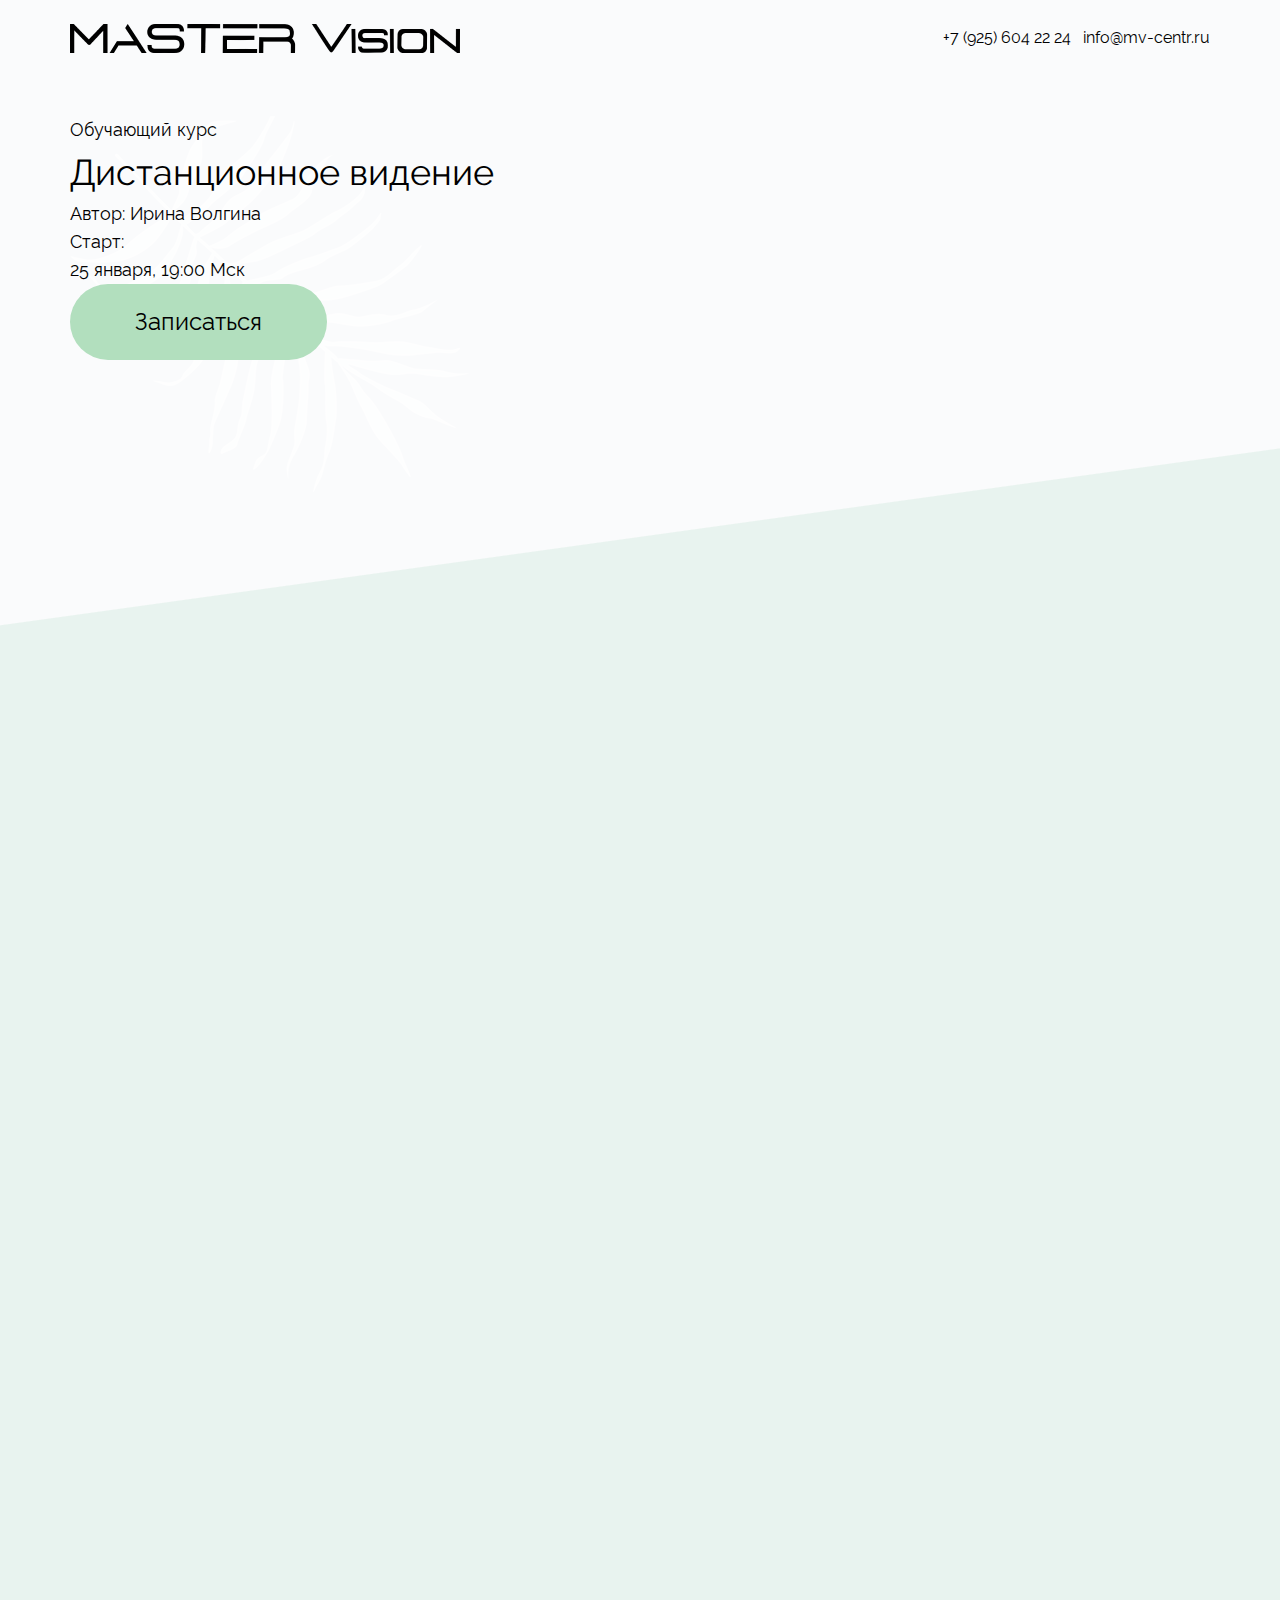
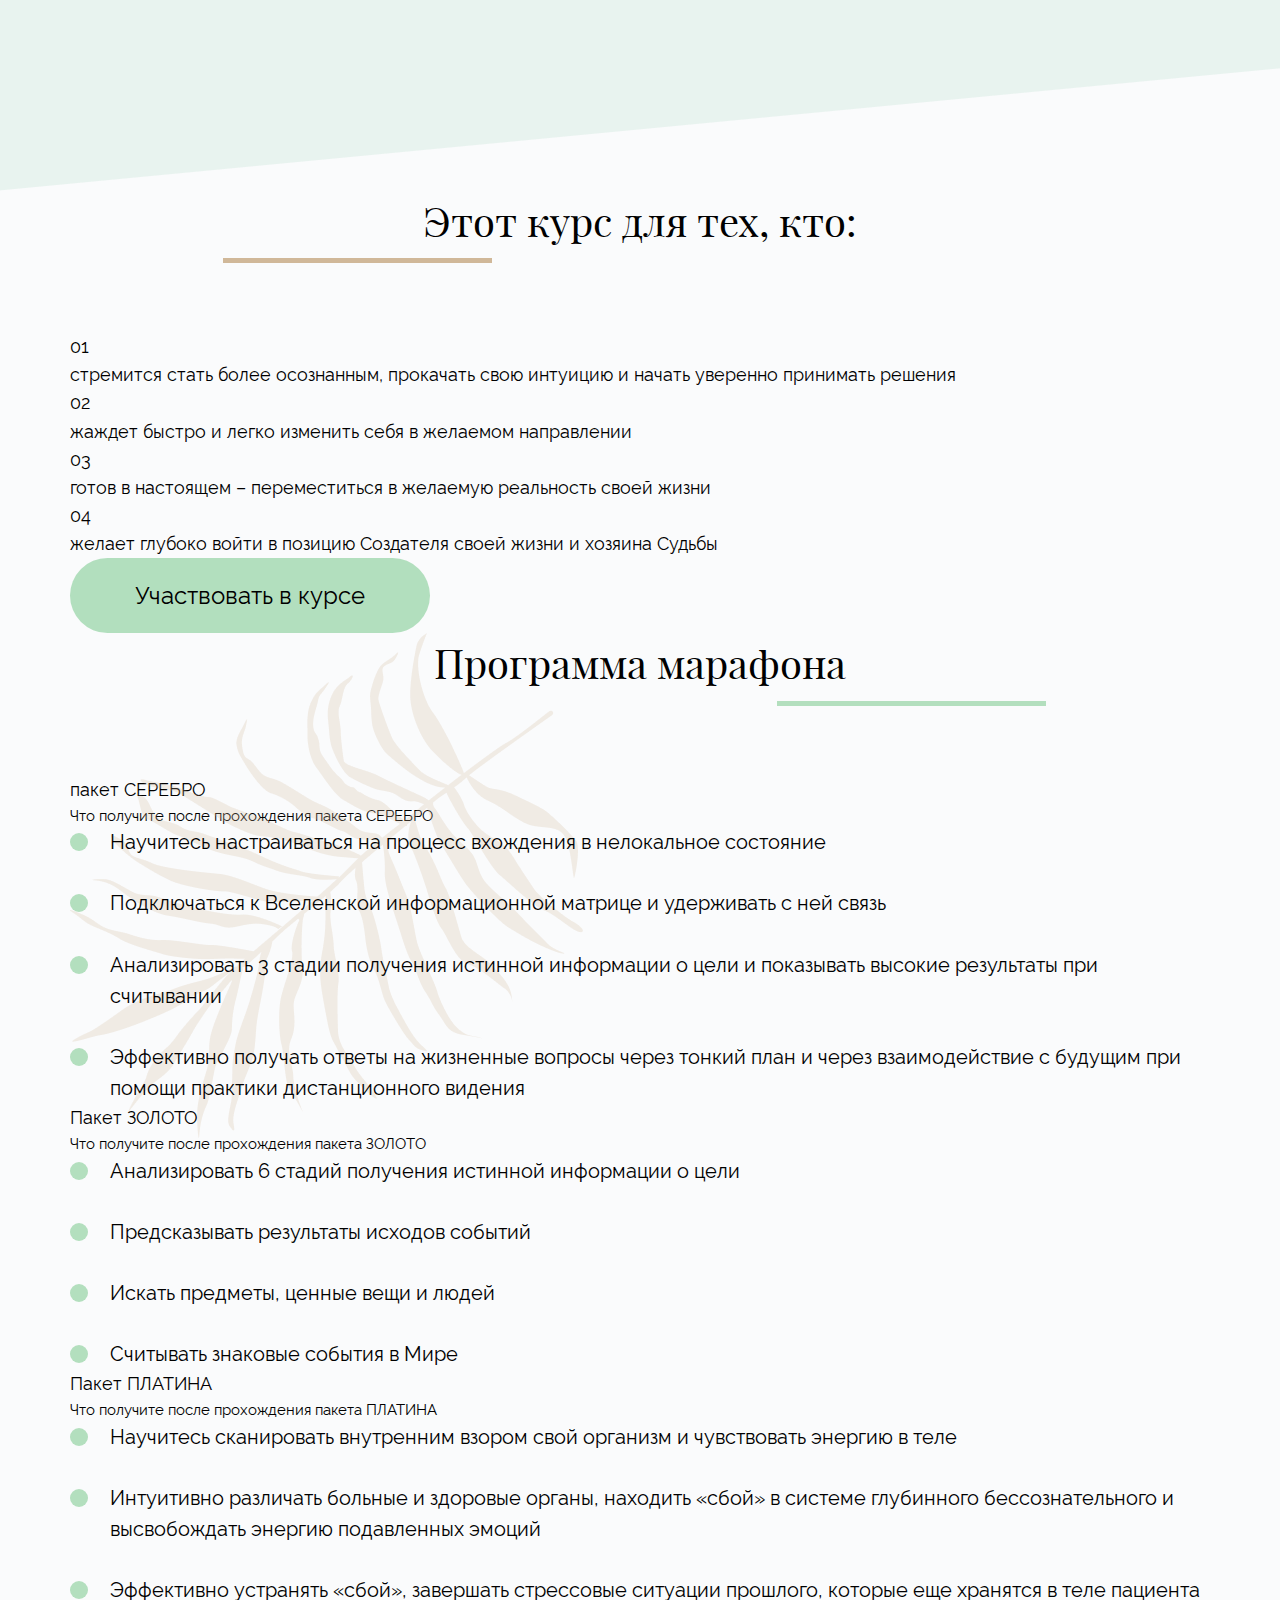
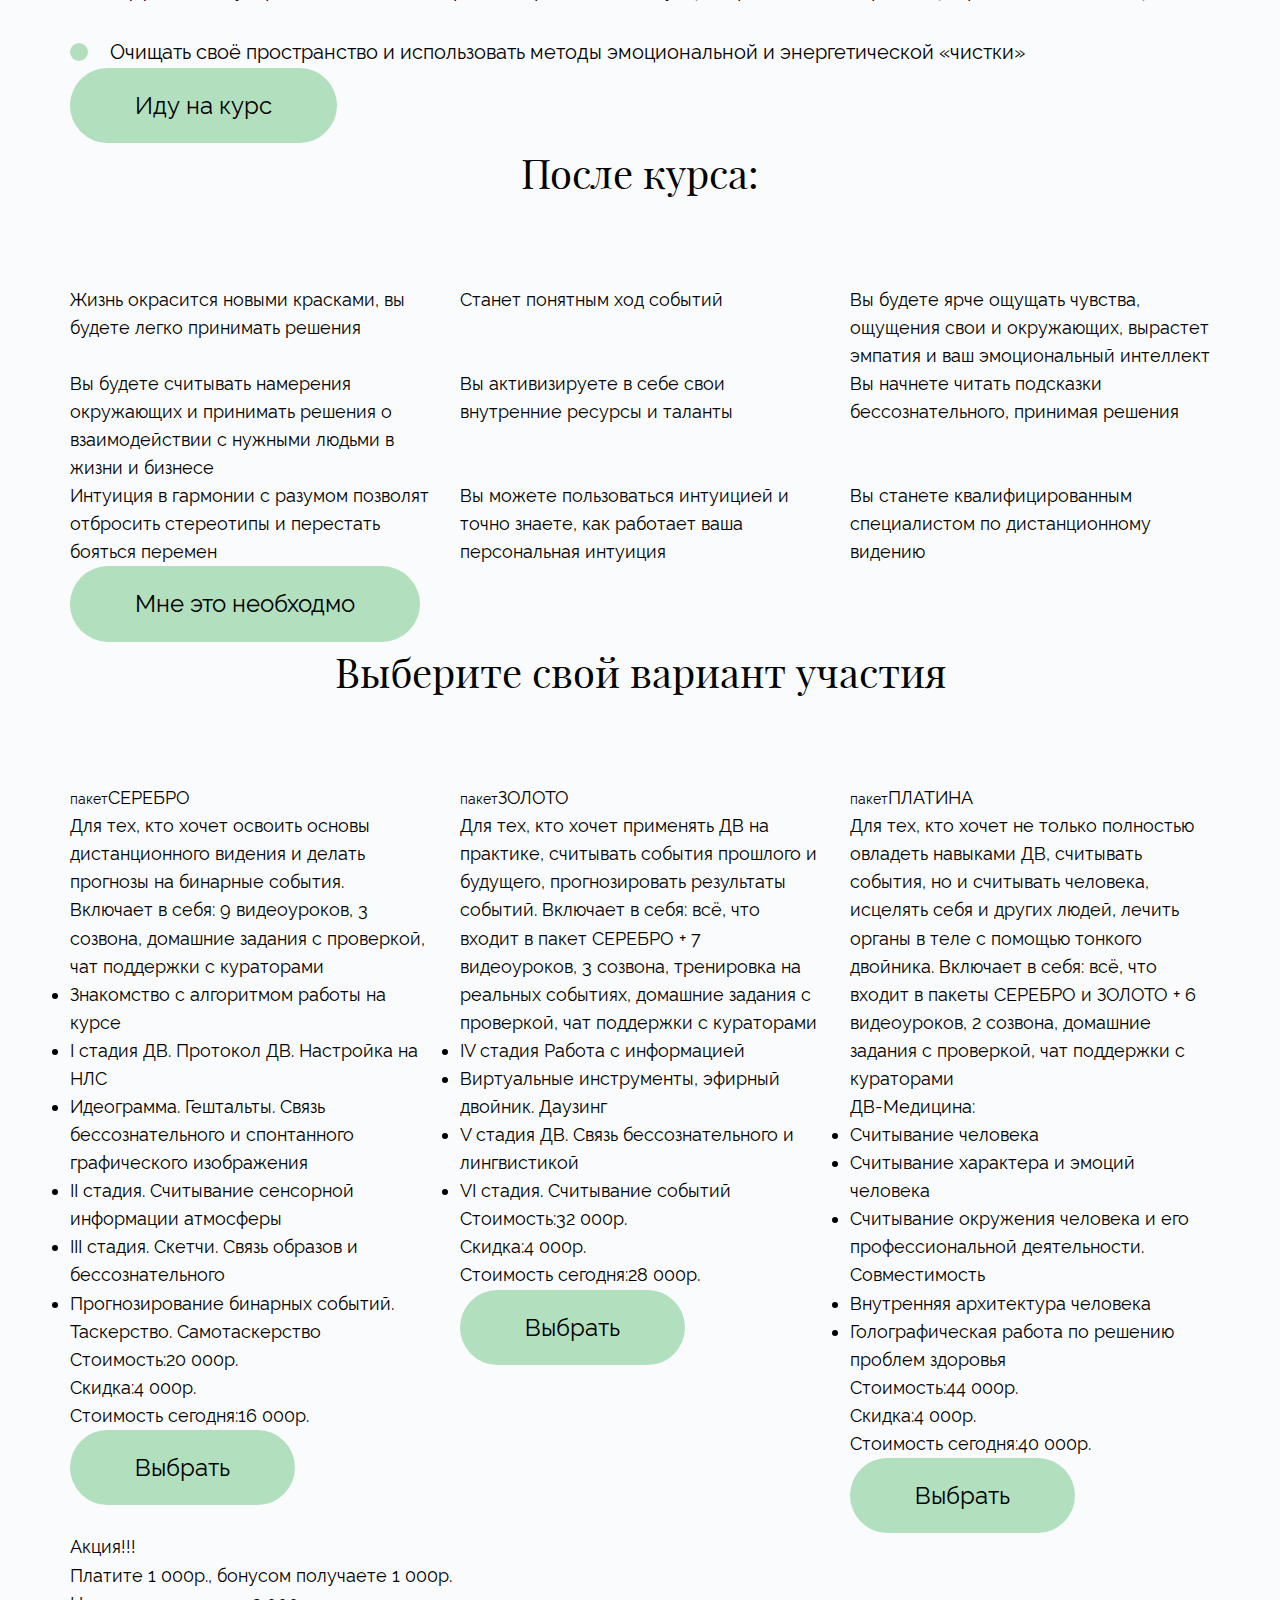
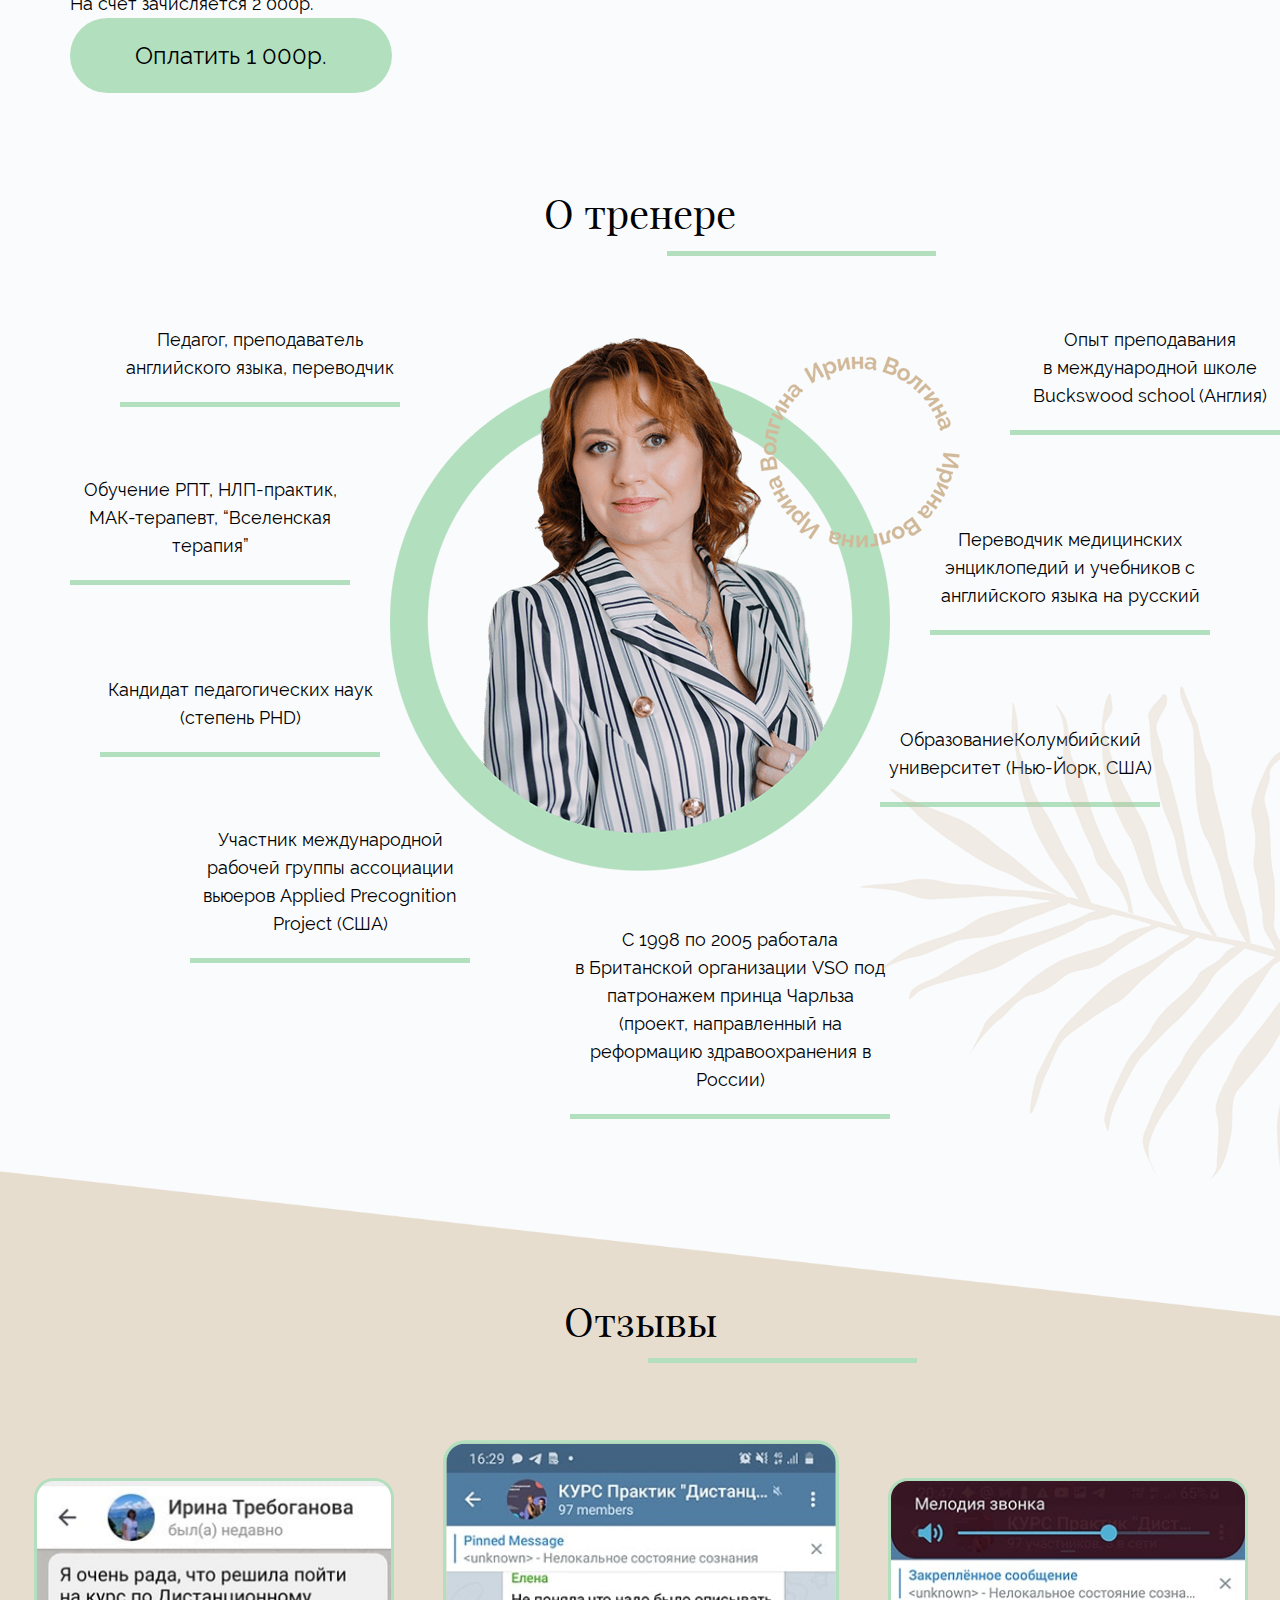
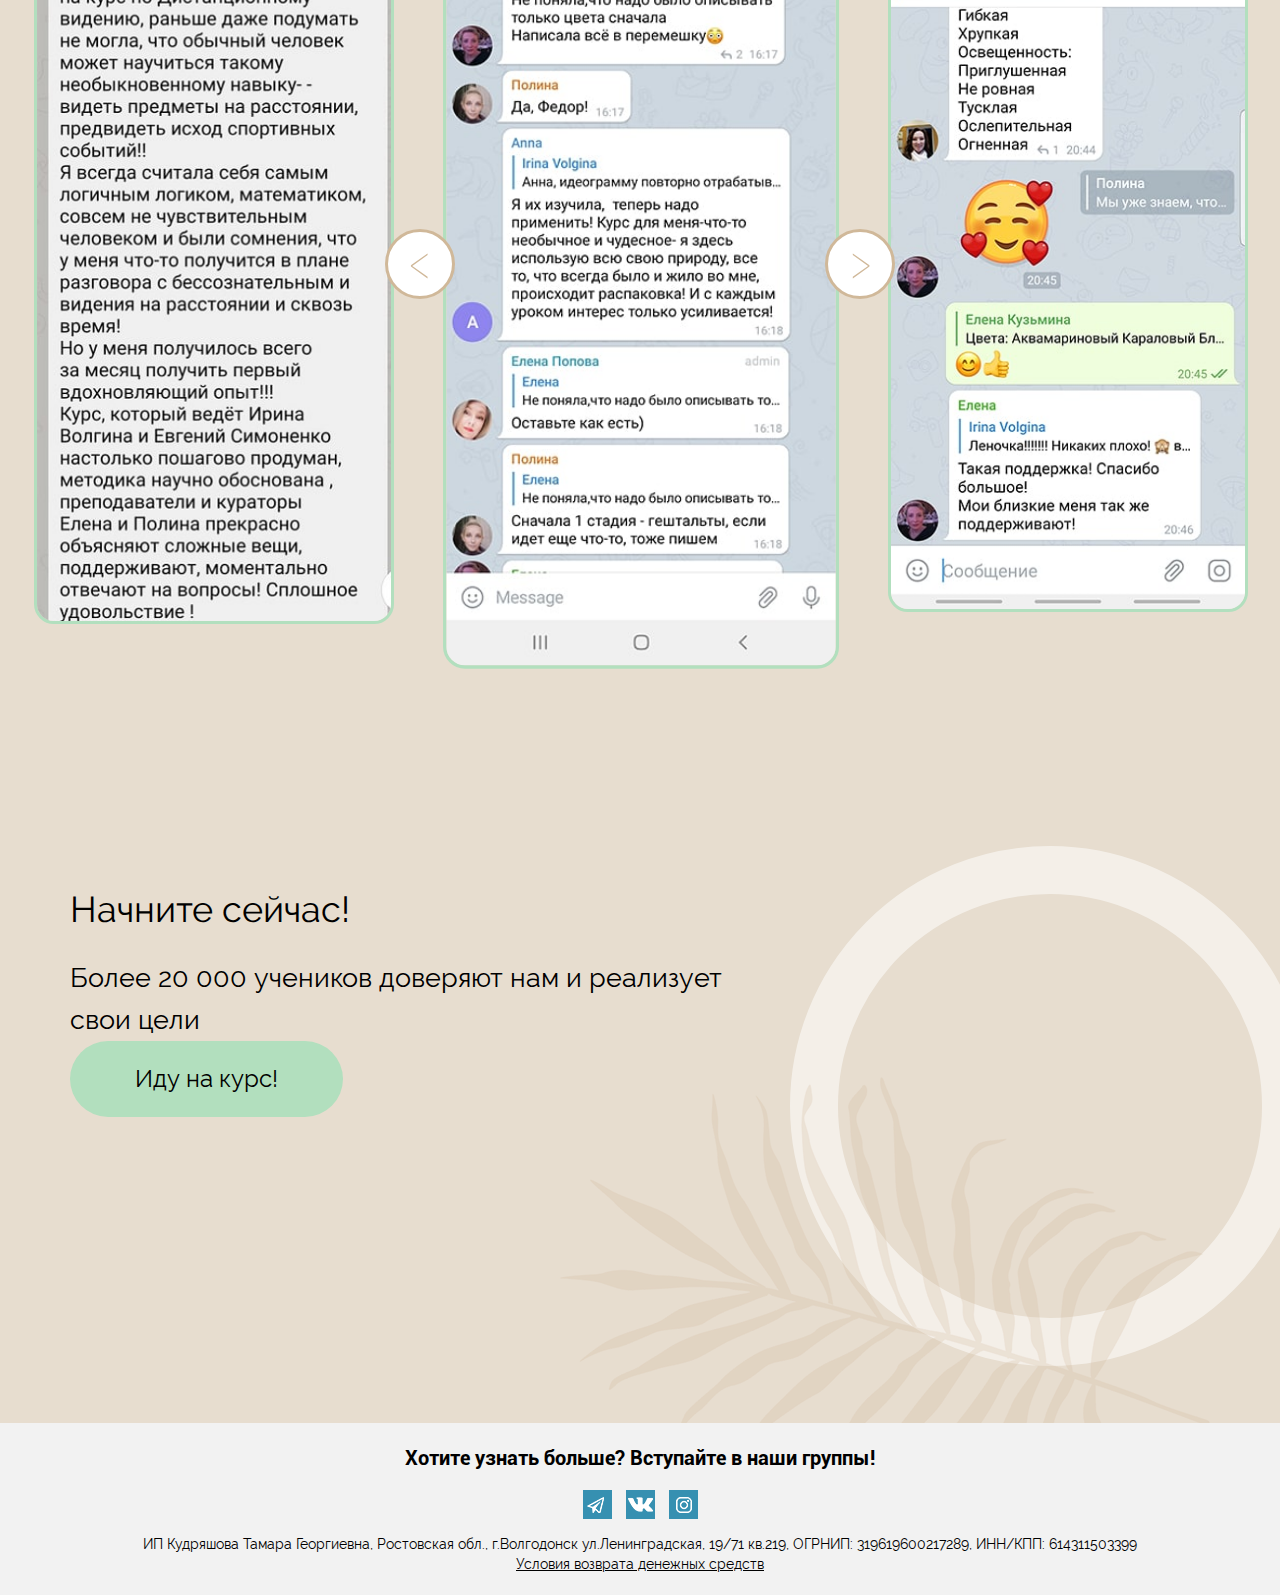
==== course/index.html @ ca7c3bd4 "Course page is typeseted" ====
<!DOCTYPE html>
<html lang="ru">
  <head>
    <meta charset="UTF-8">
    <meta name="viewport" content="width=device-width, initial-scale=1.0">
    <meta http-equiv="X-UA-Compatible" content="ie=edge">
    <meta name="referrer" content="no-referrer-when-downgrade">
    <meta property="og:url" content="https://volgina.mymv.ru/remote-vision/course/">
    <meta property="og:title" content="«Дистанционное видение»">
    <meta property="og:description" content="Обучающий курс Ирины Волгиной">
    <title>«Дистанционное видение». Обучающий курс Ирины Волгиной</title>
    <link rel="icon" type="image/x-icon" href="../favicon.ico">
    <link rel="shortcut icon" type="image/x-icon" href="../favicon.png">
    <link rel="stylesheet" href="../css/course.min.css">
    <!-- AutoWebOffice counter -->
    <script type="text/javascript">if (awoUtmData === undefined) {var awoUtmData = awoUtmData || {};awoUtmData['subdomain'] = 'mvcentr';(function() {var d = document.createElement('script'); d.type = 'text/javascript'; d.async = true;d.src = ('https:' == document.location.protocol ? 'https://' : 'http://') + 'mvcentr.autoweboffice.ru/js/utm.js';var s = document.getElementsByTagName('script')[0]; s.parentNode.insertBefore(d, s);})();}</script><!-- /AutoWebOffice counter -->
    <!-- Global site tag (gtag.js) - Google Analytics -->
    <script async src="https://www.googletagmanager.com/gtag/js?id=UA-130434463-1"></script>
    <script>window.dataLayer = window.dataLayer || []; function gtag(){dataLayer.push(arguments);} gtag('js', new Date()); gtag('config', 'UA-130434463-1');</script>
     <!-- Facebook Pixel Code -->
    <script>!function(f,b,e,v,n,t,s){if(f.fbq)return;n=f.fbq=function(){n.callMethod?n.callMethod.apply(n,arguments):n.queue.push(arguments)};if(!f._fbq)f._fbq=n;n.push=n;n.loaded=!0;n.version='2.0';n.queue=[];t=b.createElement(e);t.async=!0;t.src=v;s=b.getElementsByTagName(e)[0];s.parentNode.insertBefore(t,s)}(window, document,'script','https://connect.facebook.net/en_US/fbevents.js');fbq('init', '959949134529383');fbq('track', 'PageView');</script>
    <noscript><img height="1" width="1" style="display:none" src="https://www.facebook.com/tr?id=959949134529383&ev=PageView&noscript=1"></noscript><!-- End Facebook Pixel Code --> 
  </head>
  <body>
    <!-- Yandex.Metrika counter -->
    <script type="text/javascript">(function(m,e,t,r,i,k,a){m[i]=m[i]||function(){(m[i].a=m[i].a||[]).push(arguments)}; m[i].l=1*new Date();k=e.createElement(t),a=e.getElementsByTagName(t)[0],k.async=1,k.src=r,a.parentNode.insertBefore(k,a)}) (window, document, "script", "https://cdn.jsdelivr.net/npm/yandex-metrica-watch/tag.js", "ym"); ym(35450015, "init", { clickmap:true, trackLinks:true, accurateTrackBounce:true, webvisor:true });</script>
    <noscript>
      <div><img src="https://mc.yandex.ru/watch/35450015" style="position:absolute; left:-9999px;" alt=""></div>
    </noscript><!-- /Yandex.Metrika counter -->
    <div class="wrapper">
      <section id="main">
        <header>
          <div class="container"><a class="header-logo" href="https://mv-centr.ru" target="_blank"><img src="../img/images/logo.png" alt="Логотип"></a>
            <div class="contacts"><a class="contact contact-tel" href="tel:+79256042224" target="_blank">+7 (925) 604 22 24</a><a class="contact contact-email" href="mailto:info@mv-centr.ru" target="_blank">info@mv-centr.ru</a></div>
          </div>
        </header>
        <div class="container">
          <div class="content"><img class="general-img general-img-main-1" src="../img/images/branch-main.png" alt="Ветка"/>
            <div class="row">
              <div class="col-md-7">
                <div class="content">
                  <div class="main-circle">
                    <div class="main-circle-1"></div>
                  </div>
                  <p class="main-pre">Обучающий курс</p>
                  <h1 class="main-title">Дистанционное видение</h1>
                  <p class="main-author">Автор: <span>Ирина Волгина</span></p>
                  <div class="main-date">
                    <p>Старт:</p>
                    <p>25 января, 19:00 Мск</p>
                  </div>
                  <div class="button-wrapper"><a class="button" href="#prices">Записаться</a></div>
                </div>
              </div>
              <div class="col-md-5">
                <div class="main-img"></div>
              </div>
            </div>
          </div>
        </div>
      </section>
      <section id="fors"><img class="fors-back" src="../img/backs/reasons.png" alt="Фон блока"/>
        <div class="container">
          <h3 class="general-title general-title-brown"><span>Этот курс для тех, кто:</span></h3>
                <div class="for-items- for-1">
                  <h4 class="for-items-title">01</h4>
                  <p class="for-items-text">стремится стать более осознанным, прокачать свою интуицию и начать уверенно принимать решения</p>
                </div>
                <div class="for-items- for-2">
                  <h4 class="for-items-title">02</h4>
                  <p class="for-items-text">жаждет быстро и легко изменить себя в желаемом направлении</p>
                </div>
                <div class="for-items- for-3">
                  <h4 class="for-items-title">03</h4>
                  <p class="for-items-text">готов в настоящем – переместиться в желаемую реальность своей жизни</p>
                </div>
                <div class="for-items- for-4">
                  <h4 class="for-items-title">04</h4>
                  <p class="for-items-text">желает глубоко войти в позицию Создателя своей жизни и хозяина Судьбы</p>
                </div>
          <div class="clearfix"></div>
          <div class="button-wrapper"><a class="button" href="#prices">Участвовать в курсе</a></div>
        </div>
      </section>
      <section id="plan">
        <div class="container">
          <div class="content"><img class="general-img general-img-plan-1" src="../img/images/branch-1.png" alt="Ветка"/>
            <h3 class="general-title general-title-green"><span>Программа марафона</span></h3>
                  <div class="variant variant-1">
                    <h4 class="variant-title">пакет СЕРЕБРО</h4>
                    <div class="variant-info">
                      <h5 class="variant-info-title">Что получите после прохождения пакета СЕРЕБРО</h5>
                      <ul class="general-list">
                        <li>Научитесь настраиваться на процесс вхождения в нелокальное состояние</li>
                        <li>Подключаться к Вселенской информационной матрице и удерживать с ней связь</li>
                        <li>Анализировать 3 стадии получения истинной информации о цели и показывать высокие результаты при считывании</li>
                        <li>Эффективно получать ответы на жизненные вопросы через тонкий план и через взаимодействие с будущим при помощи практики дистанционного видения</li>
                      </ul>
                    </div>
                    <div class="clearfix"></div>
                  </div>
                  <div class="variant variant-2">
                    <h4 class="variant-title">Пакет ЗОЛОТО</h4>
                    <div class="variant-info">
                      <h5 class="variant-info-title">Что получите после прохождения пакета ЗОЛОТО</h5>
                      <ul class="general-list">
                        <li>Анализировать 6 стадий получения истинной информации о цели</li>
                        <li>Предсказывать результаты исходов событий</li>
                        <li>Искать предметы, ценные вещи и людей</li>
                        <li>Считывать знаковые события в Мире</li>
                      </ul>
                    </div>
                    <div class="clearfix"></div>
                  </div>
                  <div class="variant variant-3">
                    <h4 class="variant-title">Пакет ПЛАТИНА</h4>
                    <div class="variant-info">
                      <h5 class="variant-info-title">Что получите после прохождения пакета ПЛАТИНА</h5>
                      <ul class="general-list">
                        <li>Научитесь сканировать внутренним взором свой организм и чувствовать энергию в теле</li>
                        <li>Интуитивно различать больные и здоровые органы, находить «сбой» в системе глубинного бессознательного и высвобождать энергию подавленных эмоций</li>
                        <li>Эффективно устранять «сбой», завершать стрессовые ситуации прошлого, которые еще хранятся в теле пациента</li>
                        <li>Очищать своё пространство и использовать методы эмоциональной и энергетической «чистки»</li>
                      </ul>
                    </div>
                    <div class="clearfix"></div>
                  </div>
            <div class="button-wrapper"><a class="button button-plan" href="#prices">Иду на курс</a></div>
          </div>
        </div>
      </section>
      <section id="after">
        <div class="container">
          <h3 class="general-title"><span>После курса:</span></h3>
          <div class="row">
                  <div class="col-md-4">
                    <div class="after-item after-item-1">
                      <p class="after-item-text">Жизнь окрасится новыми красками, вы будете легко принимать решения</p>
                    </div>
                  </div>
                  <div class="col-md-4">
                    <div class="after-item after-item-2">
                      <p class="after-item-text">Станет понятным ход событий</p>
                    </div>
                  </div>
                  <div class="col-md-4">
                    <div class="after-item after-item-3">
                      <p class="after-item-text">Вы будете ярче ощущать чувства, ощущения свои и окружающих, вырастет эмпатия и ваш эмоциональный интеллект</p>
                    </div>
                  </div>
          </div>
          <div class="row">
                  <div class="col-md-4">
                    <div class="after-item after-item-4">
                      <p class="after-item-text">Вы будете считывать намерения окружающих и принимать решения о взаимодействии с нужными людьми в жизни и бизнесе</p>
                    </div>
                  </div>
                  <div class="col-md-4">
                    <div class="after-item after-item-5">
                      <p class="after-item-text">Вы активизируете в себе свои внутренние ресурсы и таланты</p>
                    </div>
                  </div>
                  <div class="col-md-4">
                    <div class="after-item after-item-6">
                      <p class="after-item-text">Вы начнете читать подсказки бессознательного, принимая решения</p>
                    </div>
                  </div>
          </div>
          <div class="row">
                  <div class="col-md-4">
                    <div class="after-item after-item-7">
                      <p class="after-item-text">Интуиция в гармонии с разумом позволят отбросить стереотипы и перестать бояться перемен</p>
                    </div>
                  </div>
                  <div class="col-md-4">
                    <div class="after-item after-item-8">
                      <p class="after-item-text">Вы можете пользоваться интуицией и точно знаете, как работает ваша персональная интуиция</p>
                    </div>
                  </div>
                  <div class="col-md-4">
                    <div class="after-item after-item-9">
                      <p class="after-item-text">Вы станете квалифицированным специалистом по дистанционному видению</p>
                    </div>
                  </div>
          </div>
          <div class="button-wrapper"><a class="button" href="#prices">Мне это необходмо</a></div>
        </div>
      </section>
      <section id="packets">
        <div class="container">
          <h3 class="general-title"><span>Выберите свой вариант участия</span></h3>
          <div class="row">
            <div class="col-md-4">
              <div class="packet">
                <div class="packet-head">
                  <h4 class="packet-head-title"><small>пакет</small>СЕРЕБРО</h4>
                </div>
                <div class="packet-body">
                  <p class="packet-body-text">Для тех, кто хочет освоить основы дистанционного видения и делать прогнозы на бинарные события. Включает в себя: 9 видеоуроков, 3 созвона, домашние задания с проверкой, чат поддержки с кураторами</p>
                  <ul class="packet-body-list">
                    <li>Знакомство с алгоритмом работы на курсе</li>
                    <li>I стадия ДВ. Протокол ДВ. Настройка на НЛС</li>
                    <li>Идеограмма. Гештальты. Связь бессознательного и спонтанного графического изображения</li>
                    <li>II стадия. Считывание сенсорной информации атмосферы</li>
                    <li>III стадия. Скетчи. Связь образов и бессознательного</li>
                    <li>Прогнозирование бинарных событий. Таскерство. Самотаскерство</li>
                  </ul>
                </div>
                <div class="packet-footer">
                  <p class="cost cost-full">Стоимость:<span>20 000р.</span></p>
                  <p class="cost cost-sale">Скидка:<span id="sale-1">4 000р.</span></p>
                  <p class="cost cost-today">Стоимость сегодня:<span id="today-1">16 000р.</span></p>
                  <div class="button-wrapper"><a class="button" href="https://shop.mv-centr.ru/?r=ordering/cart/as1&id=1294&clean=true&lg=ru" target="_blank" id="#link-1">Выбрать</a></div>
                </div>
              </div>
            </div>
            <div class="col-md-4">
              <div class="packet">
                <div class="packet-head">
                  <h4 class="packet-head-title"><small>пакет</small>ЗОЛОТО</h4>
                </div>
                <div class="packet-body">
                  <p class="packet-body-text">Для тех, кто хочет применять  ДВ на практике, считывать события прошлого и будущего, прогнозировать результаты событий. Включает в себя: всё, что входит в пакет СЕРЕБРО + 7 видеоуроков, 3 созвона, тренировка на реальных событиях, домашние задания с проверкой, чат поддержки с кураторами</p>
                  <ul class="packet-body-list">
                    <li>IV стадия Работа с информацией</li>
                    <li>Виртуальные инструменты, эфирный двойник. Даузинг</li>
                    <li>V стадия ДВ. Связь бессознательного и лингвистикой</li>
                    <li>VI стадия. Считывание событий</li>
                  </ul>
                </div>
                <div class="packet-footer">
                  <p class="cost cost-full">Стоимость:<span>32 000р.</span></p>
                  <p class="cost cost-sale">Скидка:<span id="sale-2">4 000р.</span></p>
                  <p class="cost cost-today">Стоимость сегодня:<span id="today-2">28 000р.</span></p>
                  <div class="button-wrapper"><a class="button" href="https://shop.mv-centr.ru/?r=ordering/cart/as1&id=1300&clean=true&lg=ru" target="_blank" id="#link-2">Выбрать</a></div>
                </div>
              </div>
            </div>
            <div class="col-md-4">
              <div class="packet">
                <div class="packet-head">
                  <h4 class="packet-head-title"><small>пакет</small>ПЛАТИНА</h4>
                </div>
                <div class="packet-body">
                  <p class="packet-body-text">Для тех, кто хочет не только полностью овладеть навыками ДВ, считывать события, но и считывать человека, исцелять себя и других людей, лечить органы в теле с помощью тонкого двойника. Включает в себя: всё, что входит в пакеты СЕРЕБРО и ЗОЛОТО + 6 видеоуроков, 2 созвона, домашние задания с проверкой, чат поддержки с кураторами</p>
                  <p class="packet-body-text"><span>ДВ-Медицина:</span></p>
                  <ul class="packet-body-list">
                    <li>Считывание человека</li>
                    <li>Считывание характера и эмоций человека</li>
                    <li>Считывание окружения человека и его профессиональной деятельности. Совместимость</li>
                    <li>Внутренняя архитектура человека</li>
                    <li>Голографическая работа по решению проблем здоровья</li>
                  </ul>
                </div>
                <div class="packet-footer">
                  <p class="cost cost-full">Стоимость:<span>44 000р.</span></p>
                  <p class="cost cost-sale">Скидка:<span id="sale-3">4 000р.</span></p>
                </div>
                <p class="cost cost-today">Стоимость сегодня:<span id="today-3">40 000р.</span></p>
                <div class="button-wrapper"><a class="button" href="https://shop.mv-centr.ru/?r=ordering/cart/as1&id=1304&clean=true&lg=ru" target="_blank" id="#link-3">Выбрать</a></div>
              </div>
            </div>
          </div>
          <div class="prepayment">
            <h4 class="prepayment-title">Акция!!!</h4>
            <p class="prepayment-text">Платите 1 000р., бонусом получаете <span id="prepayment-bonus">1 000р. </span><br>На счет зачисляется <span id="prepayment-credited">2 000р.</span></p>
            <div class="button-wrapper"><a class="button prepayment-button" href="https://shop.mv-centr.ru/?r=ordering/cart/as1&id=1308&clean=true&lg=ru" target="_blank" id="prepLink">Оплатить 1 000р.</a></div>
          </div>
          <div class="timer">
            <h4 class="timer-title">Скидка уменьшится через:</h4>
            <div class="clock"></div>
          </div>
        </div>
      </section>
      <section id="author">
        <div class="container">
          <h3 class="general-title general-title-green"><span>О тренере</span></h3>
          <div class="content">
            <div class="col-md-6 col-md-offset-3">
              <div class="author-img"><img class="author-img-1" src="../img/images/irina.png" alt="Ирина Волгина"/><img class="author-img-2" src="../img/images/irina-name.png" alt="Ирина Волгина"/>
              </div>
            </div>
                  <div class="author-item author-item-1">
                    <p class="author-item-text">Педагог, преподаватель  английского языка, переводчик</p>
                  </div>
                  <div class="author-item author-item-2">
                    <p class="author-item-text">Опыт преподавания в международной школе Buckswood school (Англия)</p>
                  </div>
                  <div class="author-item author-item-3">
                    <p class="author-item-text">Обучение РПТ, НЛП-практик, МАК-терапевт, “Вселенская терапия”</p>
                  </div>
                  <div class="author-item author-item-4">
                    <p class="author-item-text">Переводчик медицинских энциклопедий и учебников с английского языка на русский</p>
                  </div>
                  <div class="author-item author-item-5">
                    <p class="author-item-text">Кандидат педагогических наук (степень PHD)</p>
                  </div>
                  <div class="author-item author-item-6">
                    <p class="author-item-text">Участник международной рабочей группы ассоциации вьюеров Applied Precognition Project (США)</p>
                  </div>
                  <div class="author-item author-item-7">
                    <p class="author-item-text"><span>Образование</span>Колумбийский университет (Нью-Йорк, США)</p>
                  </div>
                  <div class="author-item author-item-8">
                    <p class="author-item-text">С 1998 по 2005 работала в Британской организации VSO под патронажем принца Чарльза (проект, направленный на реформацию  здравоохранения в России)</p>
                  </div><img class="general-img general-img-author-1" src="../img/images/branch-2.png" alt="Ветка"/>
          </div>
        </div>
      </section>
      <div class="back-wrap-1">
        <section id="revs">
          <div class="container">
            <h3 class="general-title general-title-green"><span>Отзывы</span></h3>
          </div>
          <div class="revs-slider-text"><a class="text-rev-link" href="../img/revs/text-2.jpg" data-fancybox="text-revs"><img class="text-rev-img" src="../img/revs/text-2.min.jpg" alt="Отзыв 2"></a><a class="text-rev-link" href="../img/revs/text-3.jpg" data-fancybox="text-revs"><img class="text-rev-img" src="../img/revs/text-3.min.jpg" alt="Отзыв 3"></a><a class="text-rev-link" href="../img/revs/text-4.jpg" data-fancybox="text-revs"><img class="text-rev-img" src="../img/revs/text-4.min.jpg" alt="Отзыв 4"></a><a class="text-rev-link" href="../img/revs/text-5.jpg" data-fancybox="text-revs"><img class="text-rev-img" src="../img/revs/text-5.min.jpg" alt="Отзыв 5"></a><a class="text-rev-link" href="../img/revs/text-6.jpg" data-fancybox="text-revs"><img class="text-rev-img" src="../img/revs/text-6.min.jpg" alt="Отзыв 6"></a><a class="text-rev-link" href="../img/revs/text-7.jpg" data-fancybox="text-revs"><img class="text-rev-img" src="../img/revs/text-7.min.jpg" alt="Отзыв 7"></a><a class="text-rev-link" href="../img/revs/text-8.jpg" data-fancybox="text-revs"><img class="text-rev-img" src="../img/revs/text-8.min.jpg" alt="Отзыв 8"></a><a class="text-rev-link" href="../img/revs/text-9.jpg" data-fancybox="text-revs"><img class="text-rev-img" src="../img/revs/text-9.min.jpg" alt="Отзыв 9"></a><a class="text-rev-link" href="../img/revs/text-10.jpg" data-fancybox="text-revs"><img class="text-rev-img" src="../img/revs/text-10.min.jpg" alt="Отзыв 10"></a><a class="text-rev-link" href="../img/revs/text-11.jpg" data-fancybox="text-revs"><img class="text-rev-img" src="../img/revs/text-11.min.jpg" alt="Отзыв 11"></a><a class="text-rev-link" href="../img/revs/text-12.jpg" data-fancybox="text-revs"><img class="text-rev-img" src="../img/revs/text-12.min.jpg" alt="Отзыв 12"></a><a class="text-rev-link" href="../img/revs/text-13.jpg" data-fancybox="text-revs"><img class="text-rev-img" src="../img/revs/text-13.min.jpg" alt="Отзыв 13"></a><a class="text-rev-link" href="../img/revs/text-14.jpg" data-fancybox="text-revs"><img class="text-rev-img" src="../img/revs/text-14.min.jpg" alt="Отзыв 14"></a><a class="text-rev-link" href="../img/revs/text-15.jpg" data-fancybox="text-revs"><img class="text-rev-img" src="../img/revs/text-15.min.jpg" alt="Отзыв 15"></a><a class="text-rev-link" href="../img/revs/text-16.jpg" data-fancybox="text-revs"><img class="text-rev-img" src="../img/revs/text-16.min.jpg" alt="Отзыв 16"></a><a class="text-rev-link" href="../img/revs/text-17.jpg" data-fancybox="text-revs"><img class="text-rev-img" src="../img/revs/text-17.min.jpg" alt="Отзыв 17"></a><a class="text-rev-link" href="../img/revs/text-18.jpg" data-fancybox="text-revs"><img class="text-rev-img" src="../img/revs/text-18.min.jpg" alt="Отзыв 18"></a><a class="text-rev-link" href="../img/revs/text-19.jpg" data-fancybox="text-revs"><img class="text-rev-img" src="../img/revs/text-19.min.jpg" alt="Отзыв 19"></a><a class="text-rev-link" href="../img/revs/text-20.jpg" data-fancybox="text-revs"><img class="text-rev-img" src="../img/revs/text-20.min.jpg" alt="Отзыв 20"></a><a class="text-rev-link" href="../img/revs/text-21.jpg" data-fancybox="text-revs"><img class="text-rev-img" src="../img/revs/text-21.min.jpg" alt="Отзыв 21"></a><a class="text-rev-link" href="../img/revs/text-22.jpg" data-fancybox="text-revs"><img class="text-rev-img" src="../img/revs/text-22.min.jpg" alt="Отзыв 22"></a><a class="text-rev-link" href="../img/revs/text-23.jpg" data-fancybox="text-revs"><img class="text-rev-img" src="../img/revs/text-23.min.jpg" alt="Отзыв 23"></a><a class="text-rev-link" href="../img/revs/text-24.jpg" data-fancybox="text-revs"><img class="text-rev-img" src="../img/revs/text-24.min.jpg" alt="Отзыв 24"></a><a class="text-rev-link" href="../img/revs/text-25.jpg" data-fancybox="text-revs"><img class="text-rev-img" src="../img/revs/text-25.min.jpg" alt="Отзыв 25"></a><a class="text-rev-link" href="../img/revs/text-26.jpg" data-fancybox="text-revs"><img class="text-rev-img" src="../img/revs/text-26.min.jpg" alt="Отзыв 26"></a><a class="text-rev-link" href="../img/revs/text-27.jpg" data-fancybox="text-revs"><img class="text-rev-img" src="../img/revs/text-27.min.jpg" alt="Отзыв 27"></a><a class="text-rev-link" href="../img/revs/text-28.jpg" data-fancybox="text-revs"><img class="text-rev-img" src="../img/revs/text-28.min.jpg" alt="Отзыв 28"></a><a class="text-rev-link" href="../img/revs/text-29.jpg" data-fancybox="text-revs"><img class="text-rev-img" src="../img/revs/text-29.min.jpg" alt="Отзыв 29"></a>
          </div>
        </section>
        <section id="last">
          <div class="container">
            <div class="row">
              <div class="col-md-7">
                <div class="content">
                  <h1 class="main-title main-title-last">Начните сейчас!</h1>
                  <h2 class="main-subtitle">Более 20 000 учеников доверяют нам и реализует свои цели</h2>
                  <div class="button-wrapper"><a class="button" href="#prices">Иду на курс!</a></div>
                </div>
              </div>
              <div class="col-md-5">
                <div class="last-img"><img class="general-img" src="../img/images/branch-2.png" alt="Ветка"/>
                </div>
              </div>
            </div>
          </div>
        </section>
      </div>
    </div>
    <footer>
      <div class="container">
        <h5>Хотите узнать больше? Вступайте в наши группы!</h5>
        <div class="soc-buttons"><a class="soc-button-tg" href="https://t.me/mvcentr" target="_blank"></a><a class="soc-button-vk" href="https://vk.com/mv.centr" target="_blank"></a><a class="soc-button-insta" href="https://www.instagram.com/mv.centr/?hl=ru" target="_blank"></a>
          <div class="clfix"></div>
        </div>
        <p>ИП Кудряшова Тамара Георгиевна, Ростовская обл., г.Волгодонск  ул.Ленинградская, 19/71 кв.219, ОГРНИП: 319619600217289, ИНН/КПП: 614311503399</p><a class="conditions" href="https://mastervision.su/oferta-s.docx" download>Условия возврата денежных средств</a>
      </div>
    </footer>
    <script src="../js/course-libs.min.js"></script>
    <script src="../js/course.js"></script>
  </body>
</html>
---- css/course.min.css ----
@font-face{font-family:'Raleway';font-display:fallback;font-weight:200;font-style:normal;src:url("../fonts/RalewayThin.eot");src:url("../fonts/RalewayThin.eot") format('embedded-opentype'),url("../fonts/RalewayThin.woff2") format('woff2'),url("../fonts/RalewayThin.woff") format('woff'),url("../fonts/RalewayThin.ttf") format('truetype'),url("../fonts/RalewayThin.svg#RalewayThin") format('svg')}@font-face{font-family:'Raleway';font-display:fallback;font-weight:normal;font-style:normal;src:url("../fonts/RalewayRegular.eot");src:url("../fonts/RalewayRegular.eot") format('embedded-opentype'),url("../fonts/RalewayRegular.woff2") format('woff2'),url("../fonts/RalewayRegular.woff") format('woff'),url("../fonts/RalewayRegular.ttf") format('truetype'),url("../fonts/RalewayRegular.svg#RalewayRegular") format('svg')}@font-face{font-family:'Raleway';font-display:fallback;font-weight:500;font-style:normal;src:url("../fonts/RalewayMedium.eot");src:url("../fonts/RalewayMedium.eot") format('embedded-opentype'),url("../fonts/RalewayMedium.woff2") format('woff2'),url("../fonts/RalewayMedium.woff") format('woff'),url("../fonts/RalewayMedium.ttf") format('truetype'),url("../fonts/RalewayMedium.svg#RalewayMedium") format('svg')}@font-face{font-family:'Raleway';font-display:fallback;font-weight:bold;font-style:normal;src:url("../fonts/RalewayBold.eot");src:url("../fonts/RalewayBold.eot") format('embedded-opentype'),url("../fonts/RalewayBold.woff2") format('woff2'),url("../fonts/RalewayBold.woff") format('woff'),url("../fonts/RalewayBold.ttf") format('truetype'),url("../fonts/RalewayBold.svg#RalewayBold") format('svg')}@font-face{font-family:'PlayfairDisplay';font-display:fallback;font-weight:normal;font-style:normal;src:url("../fonts/PlayfairDisplayRegular.eot");src:url("../fonts/PlayfairDisplayRegular.eot") format('embedded-opentype'),url("../fonts/PlayfairDisplayRegular.woff2") format('woff2'),url("../fonts/PlayfairDisplayRegular.woff") format('woff'),url("../fonts/PlayfairDisplayRegular.ttf") format('truetype'),url("../fonts/PlayfairDisplayRegular.svg#PlayfairDisplayRegular") format('svg')}@font-face{font-family:'Roboto';font-display:fallback;font-weight:bold;font-style:normal;src:url("../fonts/RobotoBold.eot");src:url("../fonts/RobotoBold.eot") format('embedded-opentype'),url("../fonts/RobotoBold.woff2") format('woff2'),url("../fonts/RobotoBold.woff") format('woff'),url("../fonts/RobotoBold.ttf") format('truetype'),url("../fonts/RobotoBold.svg#RobotoBold") format('svg')}
/*!
 * Generated using the Bootstrap Customizer (https://getbootstrap.com/docs/3.4/customize/)
 *//*!
 * Bootstrap v3.4.1 (https://getbootstrap.com/)
 * Copyright 2011-2019 Twitter, Inc.
 * Licensed under MIT (https://github.com/twbs/bootstrap/blob/master/LICENSE)
 *//*! normalize.css v3.0.3 | MIT License | github.com/necolas/normalize.css */html{font-family:sans-serif;-ms-text-size-adjust:100%;-webkit-text-size-adjust:100%}body{margin:0}article,aside,details,figcaption,figure,footer,header,hgroup,main,menu,nav,section,summary{display:block}audio,canvas,progress,video{display:inline-block;vertical-align:baseline}audio:not([controls]){display:none;height:0}[hidden],template{display:none}a{background-color:transparent}a:active,a:hover{outline:0}abbr[title]{border-bottom:none;text-decoration:underline;-webkit-text-decoration:underline dotted;-moz-text-decoration:underline dotted;text-decoration:underline dotted}b,strong{font-weight:bold}dfn{font-style:italic}h1{font-size:2em;margin:0.67em 0}mark{background:#ff0;color:#000}small{font-size:80%}sub,sup{font-size:75%;line-height:0;position:relative;vertical-align:baseline}sup{top:-0.5em}sub{bottom:-0.25em}img{border:0}svg:not(:root){overflow:hidden}figure{margin:1em 40px}hr{-webkit-box-sizing:content-box;-moz-box-sizing:content-box;box-sizing:content-box;height:0}pre{overflow:auto}code,kbd,pre,samp{font-family:monospace,monospace;font-size:1em}button,input,optgroup,select,textarea{color:inherit;font:inherit;margin:0}button{overflow:visible}button,select{text-transform:none}button,html input[type=button],input[type=reset],input[type=submit]{-webkit-appearance:button;cursor:pointer}button[disabled],html input[disabled]{cursor:default}button::-moz-focus-inner,input::-moz-focus-inner{border:0;padding:0}input{line-height:normal}input[type=checkbox],input[type=radio]{-webkit-box-sizing:border-box;-moz-box-sizing:border-box;box-sizing:border-box;padding:0}input[type=number]::-webkit-inner-spin-button,input[type=number]::-webkit-outer-spin-button{height:auto}input[type=search]{-webkit-appearance:textfield;-webkit-box-sizing:content-box;-moz-box-sizing:content-box;box-sizing:content-box}input[type=search]::-webkit-search-cancel-button,input[type=search]::-webkit-search-decoration{-webkit-appearance:none}fieldset{border:1px solid #c0c0c0;margin:0 2px;padding:0.35em 0.625em 0.75em}legend{border:0;padding:0}textarea{overflow:auto}optgroup{font-weight:bold}table{border-collapse:collapse;border-spacing:0}td,th{padding:0}*{-webkit-box-sizing:border-box;-moz-box-sizing:border-box;box-sizing:border-box}:after,:before{-webkit-box-sizing:border-box;-moz-box-sizing:border-box;box-sizing:border-box}html{font-size:10px;-webkit-tap-highlight-color:rgba(0,0,0,0)}body{font-family:"Helvetica Neue",Helvetica,Arial,sans-serif;font-size:14px;line-height:1.42857143;color:#333;background-color:#fff}button,input,select,textarea{font-family:inherit;font-size:inherit;line-height:inherit}a{color:#337ab7;text-decoration:none}a:focus,a:hover{color:#23527c;text-decoration:underline}a:focus{outline:5px auto -webkit-focus-ring-color;outline-offset:-2px}figure{margin:0}img{vertical-align:middle}.img-responsive{display:block;max-width:100%;height:auto}.img-rounded{-webkit-border-radius:6px;-moz-border-radius:6px;border-radius:6px}.img-thumbnail{padding:4px;line-height:1.42857143;background-color:#fff;border:1px solid #ddd;-webkit-border-radius:4px;-moz-border-radius:4px;border-radius:4px;-webkit-transition:all .2s ease-in-out;-o-transition:all .2s ease-in-out;-moz-transition:all .2s ease-in-out;transition:all .2s ease-in-out;display:inline-block;max-width:100%;height:auto}.img-circle{-webkit-border-radius:50%;-moz-border-radius:50%;border-radius:50%}hr{margin-top:20px;margin-bottom:20px;border:0;border-top:1px solid #eee}.sr-only{position:absolute;width:1px;height:1px;padding:0;margin:-1px;overflow:hidden;clip:rect(0,0,0,0);border:0}.sr-only-focusable:active,.sr-only-focusable:focus{position:static;width:auto;height:auto;margin:0;overflow:visible;clip:auto}[role=button]{cursor:pointer}.container{padding-right:15px;padding-left:15px;margin-right:auto;margin-left:auto}@media (min-width:768px){.container{width:750px}}@media (min-width:992px){.container{width:970px}}@media (min-width:1200px){.container{width:1170px}}.container-fluid{padding-right:15px;padding-left:15px;margin-right:auto;margin-left:auto}.row{margin-right:-15px;margin-left:-15px}.row-no-gutters{margin-right:0;margin-left:0}.row-no-gutters [class*=col-]{padding-right:0;padding-left:0}.col-lg-1,.col-lg-2,.col-lg-3,.col-lg-4,.col-lg-5,.col-lg-6,.col-lg-7,.col-lg-8,.col-lg-9,.col-lg-10,.col-lg-11,.col-lg-12,.col-md-1,.col-md-2,.col-md-3,.col-md-4,.col-md-5,.col-md-6,.col-md-7,.col-md-8,.col-md-9,.col-md-10,.col-md-11,.col-md-12,.col-sm-1,.col-sm-2,.col-sm-3,.col-sm-4,.col-sm-5,.col-sm-6,.col-sm-7,.col-sm-8,.col-sm-9,.col-sm-10,.col-sm-11,.col-sm-12,.col-xs-1,.col-xs-2,.col-xs-3,.col-xs-4,.col-xs-5,.col-xs-6,.col-xs-7,.col-xs-8,.col-xs-9,.col-xs-10,.col-xs-11,.col-xs-12{position:relative;min-height:1px;padding-right:15px;padding-left:15px}.col-xs-1,.col-xs-2,.col-xs-3,.col-xs-4,.col-xs-5,.col-xs-6,.col-xs-7,.col-xs-8,.col-xs-9,.col-xs-10,.col-xs-11,.col-xs-12{float:left}.col-xs-12{width:100%}.col-xs-11{width:91.66666667%}.col-xs-10{width:83.33333333%}.col-xs-9{width:75%}.col-xs-8{width:66.66666667%}.col-xs-7{width:58.33333333%}.col-xs-6{width:50%}.col-xs-5{width:41.66666667%}.col-xs-4{width:33.33333333%}.col-xs-3{width:25%}.col-xs-2{width:16.66666667%}.col-xs-1{width:8.33333333%}.col-xs-pull-12{right:100%}.col-xs-pull-11{right:91.66666667%}.col-xs-pull-10{right:83.33333333%}.col-xs-pull-9{right:75%}.col-xs-pull-8{right:66.66666667%}.col-xs-pull-7{right:58.33333333%}.col-xs-pull-6{right:50%}.col-xs-pull-5{right:41.66666667%}.col-xs-pull-4{right:33.33333333%}.col-xs-pull-3{right:25%}.col-xs-pull-2{right:16.66666667%}.col-xs-pull-1{right:8.33333333%}.col-xs-pull-0{right:auto}.col-xs-push-12{left:100%}.col-xs-push-11{left:91.66666667%}.col-xs-push-10{left:83.33333333%}.col-xs-push-9{left:75%}.col-xs-push-8{left:66.66666667%}.col-xs-push-7{left:58.33333333%}.col-xs-push-6{left:50%}.col-xs-push-5{left:41.66666667%}.col-xs-push-4{left:33.33333333%}.col-xs-push-3{left:25%}.col-xs-push-2{left:16.66666667%}.col-xs-push-1{left:8.33333333%}.col-xs-push-0{left:auto}.col-xs-offset-12{margin-left:100%}.col-xs-offset-11{margin-left:91.66666667%}.col-xs-offset-10{margin-left:83.33333333%}.col-xs-offset-9{margin-left:75%}.col-xs-offset-8{margin-left:66.66666667%}.col-xs-offset-7{margin-left:58.33333333%}.col-xs-offset-6{margin-left:50%}.col-xs-offset-5{margin-left:41.66666667%}.col-xs-offset-4{margin-left:33.33333333%}.col-xs-offset-3{margin-left:25%}.col-xs-offset-2{margin-left:16.66666667%}.col-xs-offset-1{margin-left:8.33333333%}.col-xs-offset-0{margin-left:0}@media (min-width:768px){.col-sm-1,.col-sm-2,.col-sm-3,.col-sm-4,.col-sm-5,.col-sm-6,.col-sm-7,.col-sm-8,.col-sm-9,.col-sm-10,.col-sm-11,.col-sm-12{float:left}.col-sm-12{width:100%}.col-sm-11{width:91.66666667%}.col-sm-10{width:83.33333333%}.col-sm-9{width:75%}.col-sm-8{width:66.66666667%}.col-sm-7{width:58.33333333%}.col-sm-6{width:50%}.col-sm-5{width:41.66666667%}.col-sm-4{width:33.33333333%}.col-sm-3{width:25%}.col-sm-2{width:16.66666667%}.col-sm-1{width:8.33333333%}.col-sm-pull-12{right:100%}.col-sm-pull-11{right:91.66666667%}.col-sm-pull-10{right:83.33333333%}.col-sm-pull-9{right:75%}.col-sm-pull-8{right:66.66666667%}.col-sm-pull-7{right:58.33333333%}.col-sm-pull-6{right:50%}.col-sm-pull-5{right:41.66666667%}.col-sm-pull-4{right:33.33333333%}.col-sm-pull-3{right:25%}.col-sm-pull-2{right:16.66666667%}.col-sm-pull-1{right:8.33333333%}.col-sm-pull-0{right:auto}.col-sm-push-12{left:100%}.col-sm-push-11{left:91.66666667%}.col-sm-push-10{left:83.33333333%}.col-sm-push-9{left:75%}.col-sm-push-8{left:66.66666667%}.col-sm-push-7{left:58.33333333%}.col-sm-push-6{left:50%}.col-sm-push-5{left:41.66666667%}.col-sm-push-4{left:33.33333333%}.col-sm-push-3{left:25%}.col-sm-push-2{left:16.66666667%}.col-sm-push-1{left:8.33333333%}.col-sm-push-0{left:auto}.col-sm-offset-12{margin-left:100%}.col-sm-offset-11{margin-left:91.66666667%}.col-sm-offset-10{margin-left:83.33333333%}.col-sm-offset-9{margin-left:75%}.col-sm-offset-8{margin-left:66.66666667%}.col-sm-offset-7{margin-left:58.33333333%}.col-sm-offset-6{margin-left:50%}.col-sm-offset-5{margin-left:41.66666667%}.col-sm-offset-4{margin-left:33.33333333%}.col-sm-offset-3{margin-left:25%}.col-sm-offset-2{margin-left:16.66666667%}.col-sm-offset-1{margin-left:8.33333333%}.col-sm-offset-0{margin-left:0}}@media (min-width:992px){.col-md-1,.col-md-2,.col-md-3,.col-md-4,.col-md-5,.col-md-6,.col-md-7,.col-md-8,.col-md-9,.col-md-10,.col-md-11,.col-md-12{float:left}.col-md-12{width:100%}.col-md-11{width:91.66666667%}.col-md-10{width:83.33333333%}.col-md-9{width:75%}.col-md-8{width:66.66666667%}.col-md-7{width:58.33333333%}.col-md-6{width:50%}.col-md-5{width:41.66666667%}.col-md-4{width:33.33333333%}.col-md-3{width:25%}.col-md-2{width:16.66666667%}.col-md-1{width:8.33333333%}.col-md-pull-12{right:100%}.col-md-pull-11{right:91.66666667%}.col-md-pull-10{right:83.33333333%}.col-md-pull-9{right:75%}.col-md-pull-8{right:66.66666667%}.col-md-pull-7{right:58.33333333%}.col-md-pull-6{right:50%}.col-md-pull-5{right:41.66666667%}.col-md-pull-4{right:33.33333333%}.col-md-pull-3{right:25%}.col-md-pull-2{right:16.66666667%}.col-md-pull-1{right:8.33333333%}.col-md-pull-0{right:auto}.col-md-push-12{left:100%}.col-md-push-11{left:91.66666667%}.col-md-push-10{left:83.33333333%}.col-md-push-9{left:75%}.col-md-push-8{left:66.66666667%}.col-md-push-7{left:58.33333333%}.col-md-push-6{left:50%}.col-md-push-5{left:41.66666667%}.col-md-push-4{left:33.33333333%}.col-md-push-3{left:25%}.col-md-push-2{left:16.66666667%}.col-md-push-1{left:8.33333333%}.col-md-push-0{left:auto}.col-md-offset-12{margin-left:100%}.col-md-offset-11{margin-left:91.66666667%}.col-md-offset-10{margin-left:83.33333333%}.col-md-offset-9{margin-left:75%}.col-md-offset-8{margin-left:66.66666667%}.col-md-offset-7{margin-left:58.33333333%}.col-md-offset-6{margin-left:50%}.col-md-offset-5{margin-left:41.66666667%}.col-md-offset-4{margin-left:33.33333333%}.col-md-offset-3{margin-left:25%}.col-md-offset-2{margin-left:16.66666667%}.col-md-offset-1{margin-left:8.33333333%}.col-md-offset-0{margin-left:0}}@media (min-width:1200px){.col-lg-1,.col-lg-2,.col-lg-3,.col-lg-4,.col-lg-5,.col-lg-6,.col-lg-7,.col-lg-8,.col-lg-9,.col-lg-10,.col-lg-11,.col-lg-12{float:left}.col-lg-12{width:100%}.col-lg-11{width:91.66666667%}.col-lg-10{width:83.33333333%}.col-lg-9{width:75%}.col-lg-8{width:66.66666667%}.col-lg-7{width:58.33333333%}.col-lg-6{width:50%}.col-lg-5{width:41.66666667%}.col-lg-4{width:33.33333333%}.col-lg-3{width:25%}.col-lg-2{width:16.66666667%}.col-lg-1{width:8.33333333%}.col-lg-pull-12{right:100%}.col-lg-pull-11{right:91.66666667%}.col-lg-pull-10{right:83.33333333%}.col-lg-pull-9{right:75%}.col-lg-pull-8{right:66.66666667%}.col-lg-pull-7{right:58.33333333%}.col-lg-pull-6{right:50%}.col-lg-pull-5{right:41.66666667%}.col-lg-pull-4{right:33.33333333%}.col-lg-pull-3{right:25%}.col-lg-pull-2{right:16.66666667%}.col-lg-pull-1{right:8.33333333%}.col-lg-pull-0{right:auto}.col-lg-push-12{left:100%}.col-lg-push-11{left:91.66666667%}.col-lg-push-10{left:83.33333333%}.col-lg-push-9{left:75%}.col-lg-push-8{left:66.66666667%}.col-lg-push-7{left:58.33333333%}.col-lg-push-6{left:50%}.col-lg-push-5{left:41.66666667%}.col-lg-push-4{left:33.33333333%}.col-lg-push-3{left:25%}.col-lg-push-2{left:16.66666667%}.col-lg-push-1{left:8.33333333%}.col-lg-push-0{left:auto}.col-lg-offset-12{margin-left:100%}.col-lg-offset-11{margin-left:91.66666667%}.col-lg-offset-10{margin-left:83.33333333%}.col-lg-offset-9{margin-left:75%}.col-lg-offset-8{margin-left:66.66666667%}.col-lg-offset-7{margin-left:58.33333333%}.col-lg-offset-6{margin-left:50%}.col-lg-offset-5{margin-left:41.66666667%}.col-lg-offset-4{margin-left:33.33333333%}.col-lg-offset-3{margin-left:25%}.col-lg-offset-2{margin-left:16.66666667%}.col-lg-offset-1{margin-left:8.33333333%}.col-lg-offset-0{margin-left:0}}.clearfix:after,.clearfix:before,.container-fluid:after,.container-fluid:before,.container:after,.container:before,.row:after,.row:before{display:table;content:" "}.clearfix:after,.container-fluid:after,.container:after,.row:after{clear:both}.center-block{display:block;margin-right:auto;margin-left:auto}.pull-right{float:right!important}.pull-left{float:left!important}.hide{display:none!important}.show{display:block!important}.invisible{visibility:hidden}.text-hide{font:0/0 a;color:transparent;text-shadow:none;background-color:transparent;border:0}.hidden{display:none!important}.affix{position:fixed}.flip-clock-wrapper *{-webkit-box-sizing:border-box;-moz-box-sizing:border-box;-ms-box-sizing:border-box;-o-box-sizing:border-box;box-sizing:border-box;-webkit-backface-visibility:hidden;-moz-backface-visibility:hidden;backface-visibility:hidden}.flip-clock-wrapper a{cursor:pointer;text-decoration:none;color:#ccc}.flip-clock-wrapper a:hover{color:#fff}.flip-clock-wrapper ul{list-style:none}.flip-clock-wrapper.clearfix:after,.flip-clock-wrapper.clearfix:before{content:" ";display:table}.flip-clock-wrapper.clearfix:after{clear:both}.flip-clock-wrapper.clearfix{*zoom:1}.flip-clock-wrapper{font:normal 11px "Helvetica Neue",Helvetica,sans-serif;-webkit-user-select:none}.flip-clock-meridium{background:none!important;-webkit-box-shadow:0 0 0!important;-moz-box-shadow:0 0 0!important;box-shadow:0 0 0!important;font-size:36px!important}.flip-clock-meridium a{color:#313333}.flip-clock-wrapper{display:-webkit-flex;display:-moz-flex;display:-ms-flex;display:-o-flex;display:-webkit-box;display:-moz-box;display:-ms-flexbox;display:flex;-webkit-box-pack:center;-webkit-justify-content:center;-moz-box-pack:center;-ms-flex-pack:center;justify-content:center;text-align:center;position:relative;color:#fff;width:45%;margin:40px auto 0}.flip-clock-wrapper:after,.flip-clock-wrapper:before{content:" ";display:table}.flip-clock-wrapper:after{clear:both}.flip-clock-wrapper ul{position:relative;float:left;margin:5px;width:60px;height:90px;font-size:80px;font-weight:bold;line-height:87px;-webkit-border-radius:6px;-moz-border-radius:6px;border-radius:6px;background:#000}.flip-clock-wrapper ul li{z-index:1;position:absolute;left:0;top:0;width:100%;height:100%;line-height:87px;text-decoration:none!important}.flip-clock-wrapper ul li:first-child{z-index:2}.flip-clock-wrapper ul li a{display:block;height:100%;-webkit-perspective:200px;-moz-perspective:200px;perspective:200px;margin:0!important;overflow:visible!important;cursor:default!important}.flip-clock-wrapper ul li a div{z-index:1;position:absolute;left:0;width:100%;height:50%;font-size:80px;overflow:hidden;outline:1px solid transparent}.flip-clock-wrapper ul li a div .shadow{position:absolute;width:100%;height:100%;z-index:2}.flip-clock-wrapper ul li a div.up{-webkit-transform-origin:50% 100%;-moz-transform-origin:50% 100%;-ms-transform-origin:50% 100%;-o-transform-origin:50% 100%;transform-origin:50% 100%;top:0}.flip-clock-wrapper ul li a div.up:after{content:"";position:absolute;top:44px;left:0;z-index:5;width:100%;height:3px;background-color:#000;background-color:rgba(0,0,0,0.4)}.flip-clock-wrapper ul li a div.down{-webkit-transform-origin:50% 0;-moz-transform-origin:50% 0;-ms-transform-origin:50% 0;-o-transform-origin:50% 0;transform-origin:50% 0;bottom:0;-webkit-border-bottom-left-radius:6px;-moz-border-radius-bottomleft:6px;border-bottom-left-radius:6px;-webkit-border-bottom-right-radius:6px;-moz-border-radius-bottomright:6px;border-bottom-right-radius:6px}.flip-clock-wrapper ul li a div div.inn{position:absolute;left:0;z-index:1;width:100%;height:200%;color:#ff8a01;text-shadow:0 1px 2px #000;text-align:center;background-color:#333;-webkit-border-radius:6px;-moz-border-radius:6px;border-radius:6px;font-size:70px}.flip-clock-wrapper ul li a div.up div.inn{top:0}.flip-clock-wrapper ul li a div.down div.inn{bottom:0}.flip-clock-wrapper ul.play li.flip-clock-before{z-index:3}.flip-clock-wrapper .flip{-webkit-box-shadow:0 2px 5px rgba(0,0,0,0.7);-moz-box-shadow:0 2px 5px rgba(0,0,0,0.7);box-shadow:0 2px 5px rgba(0,0,0,0.7)}.flip-clock-wrapper ul.play li.flip-clock-active{-webkit-animation:asd 0.5s 0.5s linear both;-moz-animation:asd 0.5s 0.5s linear both;-o-animation:asd 0.5s 0.5s linear both;animation:asd 0.5s 0.5s linear both;z-index:5}.flip-clock-divider{float:left;display:inline-block;position:relative;width:20px;height:100px}.flip-clock-divider:first-child{width:0}.flip-clock-dot{display:block;background:#323434;width:10px;height:10px;position:absolute;-webkit-border-radius:50%;-moz-border-radius:50%;border-radius:50%;-webkit-box-shadow:0 0 5px rgba(0,0,0,0.5);-moz-box-shadow:0 0 5px rgba(0,0,0,0.5);box-shadow:0 0 5px rgba(0,0,0,0.5);left:5px}.flip-clock-divider .flip-clock-label{position:absolute;top:-1.5em;right:-86px;color:#fff;text-shadow:none}.flip-clock-divider.minutes .flip-clock-label{right:-88px}.flip-clock-divider.seconds .flip-clock-label{right:-91px}.flip-clock-dot.top{top:30px}.flip-clock-dot.bottom{bottom:30px}@-webkit-keyframes asd{0%{z-index:2}20%{z-index:4}to{z-index:4}}@-moz-keyframes asd{0%{z-index:2}20%{z-index:4}to{z-index:4}}@-o-keyframes asd{0%{z-index:2}20%{z-index:4}to{z-index:4}}@keyframes asd{0%{z-index:2}20%{z-index:4}to{z-index:4}}.flip-clock-wrapper ul.play li.flip-clock-active .down{z-index:2;-webkit-animation:turn 0.5s 0.5s linear both;-moz-animation:turn 0.5s 0.5s linear both;-o-animation:turn 0.5s 0.5s linear both;animation:turn 0.5s 0.5s linear both}@-webkit-keyframes turn{0%{-webkit-transform:rotateX(90deg)}to{-webkit-transform:rotateX(0deg)}}@-moz-keyframes turn{0%{-moz-transform:rotateX(90deg)}to{-moz-transform:rotateX(0deg)}}@-o-keyframes turn{0%{-o-transform:rotateX(90deg)}to{-o-transform:rotateX(0deg)}}@keyframes turn{0%{-webkit-transform:rotateX(90deg);-moz-transform:rotateX(90deg);transform:rotateX(90deg)}to{-webkit-transform:rotateX(0deg);-moz-transform:rotateX(0deg);transform:rotateX(0deg)}}.flip-clock-wrapper ul.play li.flip-clock-before .up{z-index:2;-webkit-animation:turn2 0.5s linear both;-moz-animation:turn2 0.5s linear both;-o-animation:turn2 0.5s linear both;animation:turn2 0.5s linear both}@-webkit-keyframes turn2{0%{-webkit-transform:rotateX(0deg)}to{-webkit-transform:rotateX(-90deg)}}@-moz-keyframes turn2{0%{-moz-transform:rotateX(0deg)}to{-moz-transform:rotateX(-90deg)}}@-o-keyframes turn2{0%{-o-transform:rotateX(0deg)}to{-o-transform:rotateX(-90deg)}}@keyframes turn2{0%{-webkit-transform:rotateX(0deg);-moz-transform:rotateX(0deg);transform:rotateX(0deg)}to{-webkit-transform:rotateX(-90deg);-moz-transform:rotateX(-90deg);transform:rotateX(-90deg)}}.flip-clock-wrapper ul li.flip-clock-active{z-index:3}.flip-clock-wrapper ul.play li.flip-clock-before .up .shadow{background:-moz-linear-gradient(top,rgba(0,0,0,0.1) 0%,black 100%);background:-webkit-gradient(linear,left top,left bottom,color-stop(0%,rgba(0,0,0,0.1)),color-stop(100%,black));background:linear,top,rgba(0,0,0,0.1) 0%,black 100%;background:-o-linear-gradient(top,rgba(0,0,0,0.1) 0%,black 100%);background:-ms-linear-gradient(top,rgba(0,0,0,0.1) 0%,black 100%);background:linear,to bottom,rgba(0,0,0,0.1) 0%,black 100%;-webkit-animation:show 0.5s linear both;-moz-animation:show 0.5s linear both;-o-animation:show 0.5s linear both;animation:show 0.5s linear both}.flip-clock-wrapper ul.play li.flip-clock-active .up .shadow{background:-moz-linear-gradient(top,rgba(0,0,0,0.1) 0%,black 100%);background:-webkit-gradient(linear,left top,left bottom,color-stop(0%,rgba(0,0,0,0.1)),color-stop(100%,black));background:linear,top,rgba(0,0,0,0.1) 0%,black 100%;background:-o-linear-gradient(top,rgba(0,0,0,0.1) 0%,black 100%);background:-ms-linear-gradient(top,rgba(0,0,0,0.1) 0%,black 100%);background:linear,to bottom,rgba(0,0,0,0.1) 0%,black 100%;-webkit-animation:hide 0.5s 0.3s linear both;-moz-animation:hide 0.5s 0.3s linear both;-o-animation:hide 0.5s 0.3s linear both;animation:hide 0.5s 0.3s linear both}.flip-clock-wrapper ul.play li.flip-clock-before .down .shadow{background:-moz-linear-gradient(top,black 0%,rgba(0,0,0,0.1) 100%);background:-webkit-gradient(linear,left top,left bottom,color-stop(0%,black),color-stop(100%,rgba(0,0,0,0.1)));background:linear,top,black 0%,rgba(0,0,0,0.1) 100%;background:-o-linear-gradient(top,black 0%,rgba(0,0,0,0.1) 100%);background:-ms-linear-gradient(top,black 0%,rgba(0,0,0,0.1) 100%);background:linear,to bottom,black 0%,rgba(0,0,0,0.1) 100%;-webkit-animation:show 0.5s linear both;-moz-animation:show 0.5s linear both;-o-animation:show 0.5s linear both;animation:show 0.5s linear both}.flip-clock-wrapper ul.play li.flip-clock-active .down .shadow{background:-moz-linear-gradient(top,black 0%,rgba(0,0,0,0.1) 100%);background:-webkit-gradient(linear,left top,left bottom,color-stop(0%,black),color-stop(100%,rgba(0,0,0,0.1)));background:linear,top,black 0%,rgba(0,0,0,0.1) 100%;background:-o-linear-gradient(top,black 0%,rgba(0,0,0,0.1) 100%);background:-ms-linear-gradient(top,black 0%,rgba(0,0,0,0.1) 100%);background:linear,to bottom,black 0%,rgba(0,0,0,0.1) 100%;-webkit-animation:hide 0.5s 0.3s linear both;-moz-animation:hide 0.5s 0.3s linear both;-o-animation:hide 0.5s 0.2s linear both;animation:hide 0.5s 0.2s linear both}@-webkit-keyframes show{0%{opacity:0}to{opacity:1}}@-moz-keyframes show{0%{opacity:0}to{opacity:1}}@-o-keyframes show{0%{opacity:0}to{opacity:1}}@keyframes show{0%{opacity:0}to{opacity:1}}@-webkit-keyframes hide{0%{opacity:1}to{opacity:0}}@-moz-keyframes hide{0%{opacity:1}to{opacity:0}}@-o-keyframes hide{0%{opacity:1}to{opacity:0}}@keyframes hide{0%{opacity:1}to{opacity:0}}.mfp-bg{top:0;left:0;width:100%;height:100%;z-index:1042;overflow:hidden;position:fixed;background:#0b0b0b;opacity:0.8}.mfp-wrap{top:0;left:0;width:100%;height:100%;z-index:1043;position:fixed;outline:none!important;-webkit-backface-visibility:hidden}.mfp-container{text-align:center;position:absolute;width:100%;height:100%;left:0;top:0;padding:0 8px;-webkit-box-sizing:border-box;-moz-box-sizing:border-box;box-sizing:border-box}.mfp-container:before{content:'';display:inline-block;height:100%;vertical-align:middle}.mfp-align-top .mfp-container:before{display:none}.mfp-content{position:relative;display:inline-block;vertical-align:middle;margin:0 auto;text-align:left;z-index:1045}.mfp-ajax-holder .mfp-content,.mfp-inline-holder .mfp-content{width:100%;cursor:auto}.mfp-ajax-cur{cursor:progress}.mfp-zoom-out-cur,.mfp-zoom-out-cur .mfp-image-holder .mfp-close{cursor:-moz-zoom-out;cursor:-webkit-zoom-out;cursor:zoom-out}.mfp-zoom{cursor:pointer;cursor:-webkit-zoom-in;cursor:-moz-zoom-in;cursor:zoom-in}.mfp-auto-cursor .mfp-content{cursor:auto}.mfp-arrow,.mfp-close,.mfp-counter,.mfp-preloader{-webkit-user-select:none;-moz-user-select:none;-ms-user-select:none;user-select:none}.mfp-loading.mfp-figure{display:none}.mfp-hide{display:none!important}.mfp-preloader{color:#CCC;position:absolute;top:50%;width:auto;text-align:center;margin-top:-0.8em;left:8px;right:8px;z-index:1044}.mfp-preloader a{color:#CCC}.mfp-preloader a:hover{color:#FFF}.mfp-s-ready .mfp-preloader{display:none}.mfp-s-error .mfp-content{display:none}button.mfp-arrow,button.mfp-close{overflow:visible;cursor:pointer;background:transparent;border:0;-webkit-appearance:none;display:block;outline:none;padding:0;z-index:1046;-webkit-box-shadow:none;-moz-box-shadow:none;box-shadow:none;-ms-touch-action:manipulation;touch-action:manipulation}button::-moz-focus-inner{padding:0;border:0}.mfp-close{width:44px;height:44px;line-height:44px;position:absolute;right:0;top:0;text-decoration:none;text-align:center;opacity:0.65;padding:0 0 18px 10px;color:#FFF;font-style:normal;font-size:28px;font-family:Arial,Baskerville,monospace}.mfp-close:focus,.mfp-close:hover{opacity:1}.mfp-close:active{top:1px}.mfp-close-btn-in .mfp-close{color:#333}.mfp-iframe-holder .mfp-close,.mfp-image-holder .mfp-close{color:#FFF;right:-6px;text-align:right;padding-right:6px;width:100%}.mfp-counter{position:absolute;top:0;right:0;color:#CCC;font-size:12px;line-height:18px;white-space:nowrap}.mfp-arrow{position:absolute;opacity:0.65;margin:0;top:50%;margin-top:-55px;padding:0;width:90px;height:110px;-webkit-tap-highlight-color:transparent}.mfp-arrow:active{margin-top:-54px}.mfp-arrow:focus,.mfp-arrow:hover{opacity:1}.mfp-arrow:after,.mfp-arrow:before{content:'';display:block;width:0;height:0;position:absolute;left:0;top:0;margin-top:35px;margin-left:35px;border:medium inset transparent}.mfp-arrow:after{border-top-width:13px;border-bottom-width:13px;top:8px}.mfp-arrow:before{border-top-width:21px;border-bottom-width:21px;opacity:0.7}.mfp-arrow-left{left:0}.mfp-arrow-left:after{border-right:17px solid #FFF;margin-left:31px}.mfp-arrow-left:before{margin-left:25px;border-right:27px solid #3F3F3F}.mfp-arrow-right{right:0}.mfp-arrow-right:after{border-left:17px solid #FFF;margin-left:39px}.mfp-arrow-right:before{border-left:27px solid #3F3F3F}.mfp-iframe-holder{padding-top:40px;padding-bottom:40px}.mfp-iframe-holder .mfp-content{line-height:0;width:100%;max-width:900px}.mfp-iframe-holder .mfp-close{top:-40px}.mfp-iframe-scaler{width:100%;height:0;overflow:hidden;padding-top:56.25%}.mfp-iframe-scaler iframe{position:absolute;display:block;top:0;left:0;width:100%;height:100%;-webkit-box-shadow:0 0 8px rgba(0,0,0,0.6);-moz-box-shadow:0 0 8px rgba(0,0,0,0.6);box-shadow:0 0 8px rgba(0,0,0,0.6);background:#000}img.mfp-img{width:auto;max-width:100%;height:auto;display:block;line-height:0;-webkit-box-sizing:border-box;-moz-box-sizing:border-box;box-sizing:border-box;padding:40px 0 40px;margin:0 auto}.mfp-figure{line-height:0}.mfp-figure:after{content:'';position:absolute;left:0;top:40px;bottom:40px;display:block;right:0;width:auto;height:auto;z-index:-1;-webkit-box-shadow:0 0 8px rgba(0,0,0,0.6);-moz-box-shadow:0 0 8px rgba(0,0,0,0.6);box-shadow:0 0 8px rgba(0,0,0,0.6);background:#444}.mfp-figure small{color:#BDBDBD;display:block;font-size:12px;line-height:14px}.mfp-figure figure{margin:0}.mfp-bottom-bar{margin-top:-36px;position:absolute;top:100%;left:0;width:100%;cursor:auto}.mfp-title{text-align:left;line-height:18px;color:#F3F3F3;word-wrap:break-word;padding-right:36px}.mfp-image-holder .mfp-content{max-width:100%}.mfp-gallery .mfp-image-holder .mfp-figure{cursor:pointer}@media screen and (max-height:300px),screen and (max-width:800px) and (orientation:landscape){.mfp-img-mobile .mfp-image-holder{padding-left:0;padding-right:0}.mfp-img-mobile img.mfp-img{padding:0}.mfp-img-mobile .mfp-figure:after{top:0;bottom:0}.mfp-img-mobile .mfp-figure small{display:inline;margin-left:5px}.mfp-img-mobile .mfp-bottom-bar{background:rgba(0,0,0,0.6);bottom:0;margin:0;top:auto;padding:3px 5px;position:fixed;-webkit-box-sizing:border-box;-moz-box-sizing:border-box;box-sizing:border-box}.mfp-img-mobile .mfp-bottom-bar:empty{padding:0}.mfp-img-mobile .mfp-counter{right:5px;top:3px}.mfp-img-mobile .mfp-close{top:0;right:0;width:35px;height:35px;line-height:35px;background:rgba(0,0,0,0.6);position:fixed;text-align:center;padding:0}}@media (max-width:900px){.mfp-arrow{-webkit-transform:scale(0.75);-moz-transform:scale(0.75);-ms-transform:scale(0.75);-o-transform:scale(0.75);transform:scale(0.75)}.mfp-arrow-left{-webkit-transform-origin:0;-moz-transform-origin:0;-ms-transform-origin:0;-o-transform-origin:0;transform-origin:0}.mfp-arrow-right{-webkit-transform-origin:100%;-moz-transform-origin:100%;-ms-transform-origin:100%;-o-transform-origin:100%;transform-origin:100%}.mfp-container{padding-left:6px;padding-right:6px}}.slick-slider{position:relative;display:block;-webkit-box-sizing:border-box;-moz-box-sizing:border-box;box-sizing:border-box;-webkit-user-select:none;-moz-user-select:none;-ms-user-select:none;user-select:none;-webkit-touch-callout:none;-khtml-user-select:none;-ms-touch-action:pan-y;touch-action:pan-y;-webkit-tap-highlight-color:transparent}.slick-list{position:relative;display:block;overflow:hidden;margin:0;padding:0}.slick-list:focus{outline:none}.slick-list.dragging{cursor:pointer;cursor:hand}.slick-slider .slick-list,.slick-slider .slick-track{-webkit-transform:translate3d(0,0,0);-moz-transform:translate3d(0,0,0);-ms-transform:translate3d(0,0,0);-o-transform:translate3d(0,0,0);transform:translate3d(0,0,0)}.slick-track{position:relative;top:0;left:0;display:block;margin-left:auto;margin-right:auto}.slick-track:after,.slick-track:before{display:table;content:''}.slick-track:after{clear:both}.slick-loading .slick-track{visibility:hidden}.slick-slide{display:none;float:left;height:100%;min-height:1px}[dir=rtl] .slick-slide{float:right}.slick-slide img{display:block}.slick-slide.slick-loading img{display:none}.slick-slide.dragging img{pointer-events:none}.slick-initialized .slick-slide{display:block}.slick-loading .slick-slide{visibility:hidden}.slick-vertical .slick-slide{display:block;height:auto;border:1px solid transparent}.slick-arrow.slick-hidden{display:none}@charset 'UTF-8';.slick-loading .slick-list{background:#fff center center no-repeat}@font-face{font-family:'slick';font-weight:normal;font-style:normal;src:url('../fonts/slick.eot');src:url('../fonts/slick.eot?#iefix') format('embedded-opentype'),url('../fonts/slick.woff') format('woff'),url('../fonts/slick.ttf') format('truetype'),url('../fonts/slick.svg#slick') format('svg')}.slick-next,.slick-prev{font-size:0;line-height:0;position:absolute;top:50%;display:block;width:20px;height:20px;padding:0;-webkit-transform:translate(0,-50%);-ms-transform:translate(0,-50%);-moz-transform:translate(0,-50%);-o-transform:translate(0,-50%);transform:translate(0,-50%);cursor:pointer;color:transparent;border:none;outline:none;background:transparent}.slick-next:focus,.slick-next:hover,.slick-prev:focus,.slick-prev:hover{color:transparent;outline:none;background:transparent}.slick-next:focus:before,.slick-next:hover:before,.slick-prev:focus:before,.slick-prev:hover:before{opacity:1}.slick-next.slick-disabled:before,.slick-prev.slick-disabled:before{opacity:.25}.slick-next:before,.slick-prev:before{font-size:20px;line-height:1;opacity:.75;color:white;-webkit-font-smoothing:antialiased;-moz-osx-font-smoothing:grayscale}.slick-prev{left:-25px}[dir=rtl] .slick-prev{right:-25px;left:auto}.slick-prev:before{content:'←'}[dir=rtl] .slick-prev:before{content:'←'}.slick-next{right:-25px}[dir=rtl] .slick-next{right:auto;left:-25px}.slick-next:before{content:'→'}[dir=rtl] .slick-next:before{content:'→'}.slick-dotted.slick-slider{margin-bottom:30px}.slick-dots{position:absolute;bottom:-25px;display:block;width:100%;padding:0;margin:0;list-style:none;text-align:center}.slick-dots li{position:relative;display:inline-block;width:20px;height:20px;margin:0 5px;padding:0;cursor:pointer}.slick-dots li button{font-size:0;line-height:0;display:block;width:20px;height:20px;padding:5px;cursor:pointer;color:transparent;border:0;outline:none;background:transparent}.slick-dots li button:focus,.slick-dots li button:hover{outline:none}.slick-dots li button:focus:before,.slick-dots li button:hover:before{opacity:1}.slick-dots li button:before{font-size:6px;line-height:20px;position:absolute;top:0;left:0;width:20px;height:20px;content:'•';text-align:center;opacity:.25;color:black;-webkit-font-smoothing:antialiased;-moz-osx-font-smoothing:grayscale}.slick-dots li.slick-active button:before{opacity:.75;color:black}*{margin:0;padding:0;outline:none}body{font-size:18px;font-family:'Raleway',sans-serif;color:#000;background-color:#fafbfc;line-height:1.56}.wrapper{overflow:hidden}.content{position:relative;z-index:30}a{color:#000}a:focus{outline:0;text-decoration:none}a:hover{text-decoration:none}h1,h2,h3,h4,h5,h6{font-weight:normal;margin:0}button{border:none}footer,header,section{width:100%;display:block}.video-wrapper{margin:0 auto;position:relative;width:100%;top:0}.video-wrapper:before{content:'';height:0;padding-top:56.25%;display:block}.video-wrapper:after{content:'';display:block;position:absolute;top:0;left:0;right:0;width:100%;height:70px}.video-wrapper iframe,.video-wrapper img{position:absolute;width:100%;height:100%;display:block;background-color:#000;-webkit-border-radius:0;-moz-border-radius:0;border-radius:0;border:0;top:0;left:0;right:0;bottom:0;cursor:pointer;margin:0 auto}.button{display:inline-block;text-align:center;margin:0 auto;text-decoration:none;color:#000;width:auto;font-size:24px;padding:19px 65px;background-color:#b2dfbe;-webkit-border-radius:40px;-moz-border-radius:40px;border-radius:40px;-webkit-transition:all 0.3s ease;-o-transition:all 0.3s ease;-moz-transition:all 0.3s ease;transition:all 0.3s ease;position:relative;z-index:60}.button:focus{text-decoration:none;color:#000}.button:hover{text-decoration:none;color:#000;background-color:#79c78e}@media screen and (max-width:1199px){.button{padding:24px 58px}}@media screen and (max-width:991px){.button-wrapper{text-align:center}}@media screen and (max-width:560px){.button{padding:24px 25px;min-width:220px;font-size:20px}}.general-title{text-align:center;font-family:'PlayfairDisplay',serif;font-size:40px;margin-bottom:80px}.general-title span{position:relative;display:inline-block}.general-title span:before{content:'';display:block;position:absolute;width:269px;height:5px;bottom:-10px}@media screen and (max-width:991px){.general-title span:before{width:169px}}@media screen and (max-width:386px){.general-title span:before{width:69px}}.general-title-green span:before{right:-200px;background-color:#b3dfbe}@media screen and (max-width:1199px){.general-title-green span:before{right:-100px}}@media screen and (max-width:991px){.general-title-green span:before{right:0;left:0;margin:0 auto}}.general-title-brown span:before{left:-200px;background-color:#d0b899}@media screen and (max-width:1199px){.general-title-brown span:before{left:-100px}}@media screen and (max-width:991px){.general-title-brown span:before{right:0;left:0;margin:0 auto}}@media screen and (max-width:560px){.general-title{font-size:28px;margin-bottom:50px}}.general-img{position:absolute}.general-list li{list-style:none;position:relative;padding-left:40px;margin-bottom:30px;font-size:20px}@media screen and (max-width:991px){.general-list li{padding-left:30px}}@media screen and (max-width:560px){.general-list li{font-size:18px;margin-bottom:15px;padding-left:25px}}.general-list li:last-child{margin-bottom:0}.general-list li span{font-weight:bold}.general-list li:before{content:'';display:block;position:absolute;-webkit-border-radius:50px;-moz-border-radius:50px;border-radius:50px;width:18px;height:18px;background-color:#b3dfbe;top:6px;left:0}@media screen and (max-width:560px){.general-list li:before{width:12px;height:12px;top:8px}}.general-text{margin-bottom:20px}.general-text:last-of-type{margin-bottom:0}header{overflow:hidden;padding:20px 0;margin-bottom:40px;position:relative;z-index:50}@media screen and (max-width:560px){header{padding:15px 0;margin-bottom:20px}}.header-logo{float:left;margin-top:4px}.header-logo img{width:auto}@media screen and (max-width:991px){.header-logo{display:block;float:none;margin:0 auto 5px;width:220px}.header-logo img{width:100%}}@media screen and (max-width:386px){.header-logo{width:130px}}.contacts{float:right;text-align:right;width:280px;display:table}@media screen and (max-width:991px){.contacts{float:none;text-align:center;margin:0 auto;width:220px}}.contact{line-height:36px;font-size:16px;color:#000;display:table-cell}@media screen and (max-width:991px){.contact{line-height:1;font-size:12px}}.contact:focus{text-decoration:none;color:#000}.contact:hover{text-decoration:underline;color:#000}#author{padding:90px 0 300px}@media screen and (max-width:1199px){#author{padding:90px 0}}@media screen and (max-width:560px){#author{padding:60px 0}}@media screen and (max-width:386px){#author{padding:40px 0}}.author-img{position:relative;width:100%;max-width:500px;margin:0 auto}@media screen and (max-width:1199px){.author-img{margin:0 auto 30px}}.author-img-1{display:block}@media screen and (max-width:1199px){.author-img-1{width:100%}}@media screen and (max-width:991px){.author-img-1{width:80%}}.author-img-2{position:absolute;top:30px;right:-70px;-webkit-animation:rock;-moz-animation:rock;-o-animation:rock;animation:rock;-webkit-animation-direction:normal;-moz-animation-direction:normal;-o-animation-direction:normal;animation-direction:normal;-webkit-animation-duration:20s;-moz-animation-duration:20s;-o-animation-duration:20s;animation-duration:20s;-webkit-animation-fill-mode:forwards;-moz-animation-fill-mode:forwards;-o-animation-fill-mode:forwards;animation-fill-mode:forwards;-webkit-animation-iteration-count:infinite;-moz-animation-iteration-count:infinite;-o-animation-iteration-count:infinite;animation-iteration-count:infinite;-webkit-animation-timing-function:linear;-moz-animation-timing-function:linear;-o-animation-timing-function:linear;animation-timing-function:linear}@media screen and (max-width:1199px){.author-img-2{right:-100px}}@media screen and (max-width:991px){.author-img-2{right:0}}@media screen and (max-width:386px){.author-img-2{width:100px}}.author-item{position:absolute;width:100%;max-width:280px;padding-bottom:20px;border-bottom:5px solid #b2dfbe;text-align:center}.author-item-1{top:0;left:50px}.author-item-2{top:0;right:-80px}.author-item-3{top:150px;left:0}.author-item-4{top:200px;right:0px}.author-item-5{top:350px;left:30px}.author-item-6{top:500px;left:120px}.author-item-7{top:400px;right:50px}.author-item-8{top:600px;left:500px;max-width:320px}@media screen and (max-width:1199px){.author-item{position:static;max-width:380px;margin:0 auto 20px}}.general-img-author-1{top:360px;right:-300px}@media screen and (max-width:560px){.general-img-author-1{top:auto;bottom:0;width:360px;right:-200px}}@-moz-keyframes rock{0%{-moz-transform:rotate(0);transform:rotate(0)}50%{-moz-transform:rotate(180deg);transform:rotate(180deg)}to{-moz-transform:rotate(360deg);transform:rotate(360deg)}}@-webkit-keyframes rock{0%{-webkit-transform:rotate(0);transform:rotate(0)}50%{-webkit-transform:rotate(180deg);transform:rotate(180deg)}to{-webkit-transform:rotate(360deg);transform:rotate(360deg)}}@-o-keyframes rock{0%{-o-transform:rotate(0);transform:rotate(0)}50%{-o-transform:rotate(180deg);transform:rotate(180deg)}to{-o-transform:rotate(360deg);transform:rotate(360deg)}}@keyframes rock{0%{-webkit-transform:rotate(0);-moz-transform:rotate(0);-o-transform:rotate(0);transform:rotate(0)}50%{-webkit-transform:rotate(180deg);-moz-transform:rotate(180deg);-o-transform:rotate(180deg);transform:rotate(180deg)}to{-webkit-transform:rotate(360deg);-moz-transform:rotate(360deg);-o-transform:rotate(360deg);transform:rotate(360deg)}}.back-wrap-1{background-image:url("../img/backs/last.png");background-repeat:no-repeat;background-position:bottom center;-webkit-background-size:100% 100%;-moz-background-size:100% 100%;-o-background-size:100% 100%;background-size:100% 100%}@media screen and (max-width:991px){.back-wrap-1{background-image:none;background-color:#e7ddcf}}#revs{padding:120px 0}@media screen and (max-width:1199px){#revs{padding:90px 0}}@media screen and (max-width:560px){#revs{padding:60px 0}}@media screen and (max-width:386px){#revs{padding:40px 0}}.slick-track{padding:45px 0}.slick-slide{-webkit-transition:all 0.3s ease;-o-transition:all 0.3s ease;-moz-transition:all 0.3s ease;transition:all 0.3s ease}.slick-center{-webkit-transform:scale(1.1);-moz-transform:scale(1.1);-ms-transform:scale(1.1);-o-transform:scale(1.1);transform:scale(1.1);-webkit-transition:all 0.3s ease;-o-transition:all 0.3s ease;-moz-transition:all 0.3s ease;transition:all 0.3s ease}.revs-slider-text{width:100%;max-width:1440px;margin:0 auto}@media screen and (max-width:560px){.revs-slider-text{max-width:none;width:96%}}.text-rev-img{border:3px solid #b2dfbe;-webkit-border-radius:20px;-moz-border-radius:20px;border-radius:20px;display:block;margin:0 auto;width:100%;max-width:360px}@media screen and (max-width:1199px){.text-rev-img{width:90%}}@media screen and (max-width:767px){.text-rev-img{height:100%;width:auto}}@media screen and (max-width:560px){.text-rev-img{width:90%;max-width:350px}}.slick-next,.slick-prev{width:70px;height:70px;-webkit-border-radius:50%;-moz-border-radius:50%;border-radius:50%;text-align:center;background-color:#fff;border:3px solid #d0b899;color:#d0b899;-webkit-transition:all 0.3s ease;-o-transition:all 0.3s ease;-moz-transition:all 0.3s ease;transition:all 0.3s ease;z-index:200}.slick-next span,.slick-prev span{font-size:70px;font-weight:200;position:absolute;top:42%;left:0;right:0;margin:0 auto;width:28px}.slick-next:focus,.slick-prev:focus{background-color:#fff;color:#d0b899}.slick-next:hover,.slick-prev:hover{background-color:#d0b899;color:#fff}.slick-next:after,.slick-next:before,.slick-prev:after,.slick-prev:before{content:none}@media screen and (max-width:991px){.slick-next,.slick-prev{width:60px;height:60px}}.slick-prev{left:30.1%}@media screen and (max-width:767px){.slick-prev{left:18%}}@media screen and (max-width:560px){.slick-prev{left:0}}.slick-next{right:30.1%}@media screen and (max-width:767px){.slick-next{right:18%}}@media screen and (max-width:560px){.slick-next{right:0}}#last{padding:30px 0 120px}@media screen and (max-width:991px){#last{padding:30px 0 90px;text-align:center}}@media screen and (max-width:386px){#last{padding:0 0 60px}}.main-title-last{margin:35px 0 20px}.main-date-last{right:-250px}.form-main-last{margin-top:35px}.last-img{position:relative;padding-top:100%}@media screen and (max-width:991px){.last-img{padding:0}}.last-img:before{content:'';display:block;position:absolute;width:520px;height:520px;-webkit-border-radius:50%;-moz-border-radius:50%;border-radius:50%;border:48px solid rgba(255,255,255,0.53);top:0;right:-100px}@media screen and (max-width:1199px){.last-img:before{top:-100px}}.last-img img{bottom:-290px;right:0}footer{padding:20px 0;text-align:center;background-color:rgba(238,238,238,0.7);font-size:14px}footer h5{font-size:20px;margin:0;font-family:'Roboto',sans-serif;font-weight:bold}footer p{line-height:1.3}@media screen and (max-width:560px){footer{padding:10px 0;font-size:12px}footer h5{font-size:18px}}.conditions{color:#000;text-decoration:underline}.conditions:focus{color:#000;text-decoration:underline}.conditions:hover{color:#000;text-decoration:none}.soc-buttons{width:100%;margin:0 auto}.soc-buttons a{display:inline-block;margin:15px 7px 10px;width:29px;height:29px;background-image:url("../img/icons/soc-buttons.png");background-repeat:no-repeat;-webkit-transition:all 0.3s ease;-o-transition:all 0.3s ease;-moz-transition:all 0.3s ease;transition:all 0.3s ease}@media screen and (max-width:560px){.soc-buttons a{margin:10px 5px}}.soc-buttons a:hover{opacity:0.9;-webkit-transform:translateY(-3px);-moz-transform:translateY(-3px);-ms-transform:translateY(-3px);-o-transform:translateY(-3px);transform:translateY(-3px)}.soc-buttons a:first-of-type{background-position:0 0}.soc-buttons a:nth-of-type(2){background-position:-29px 0}.soc-buttons a:nth-of-type(3){background-position:-58px 0}
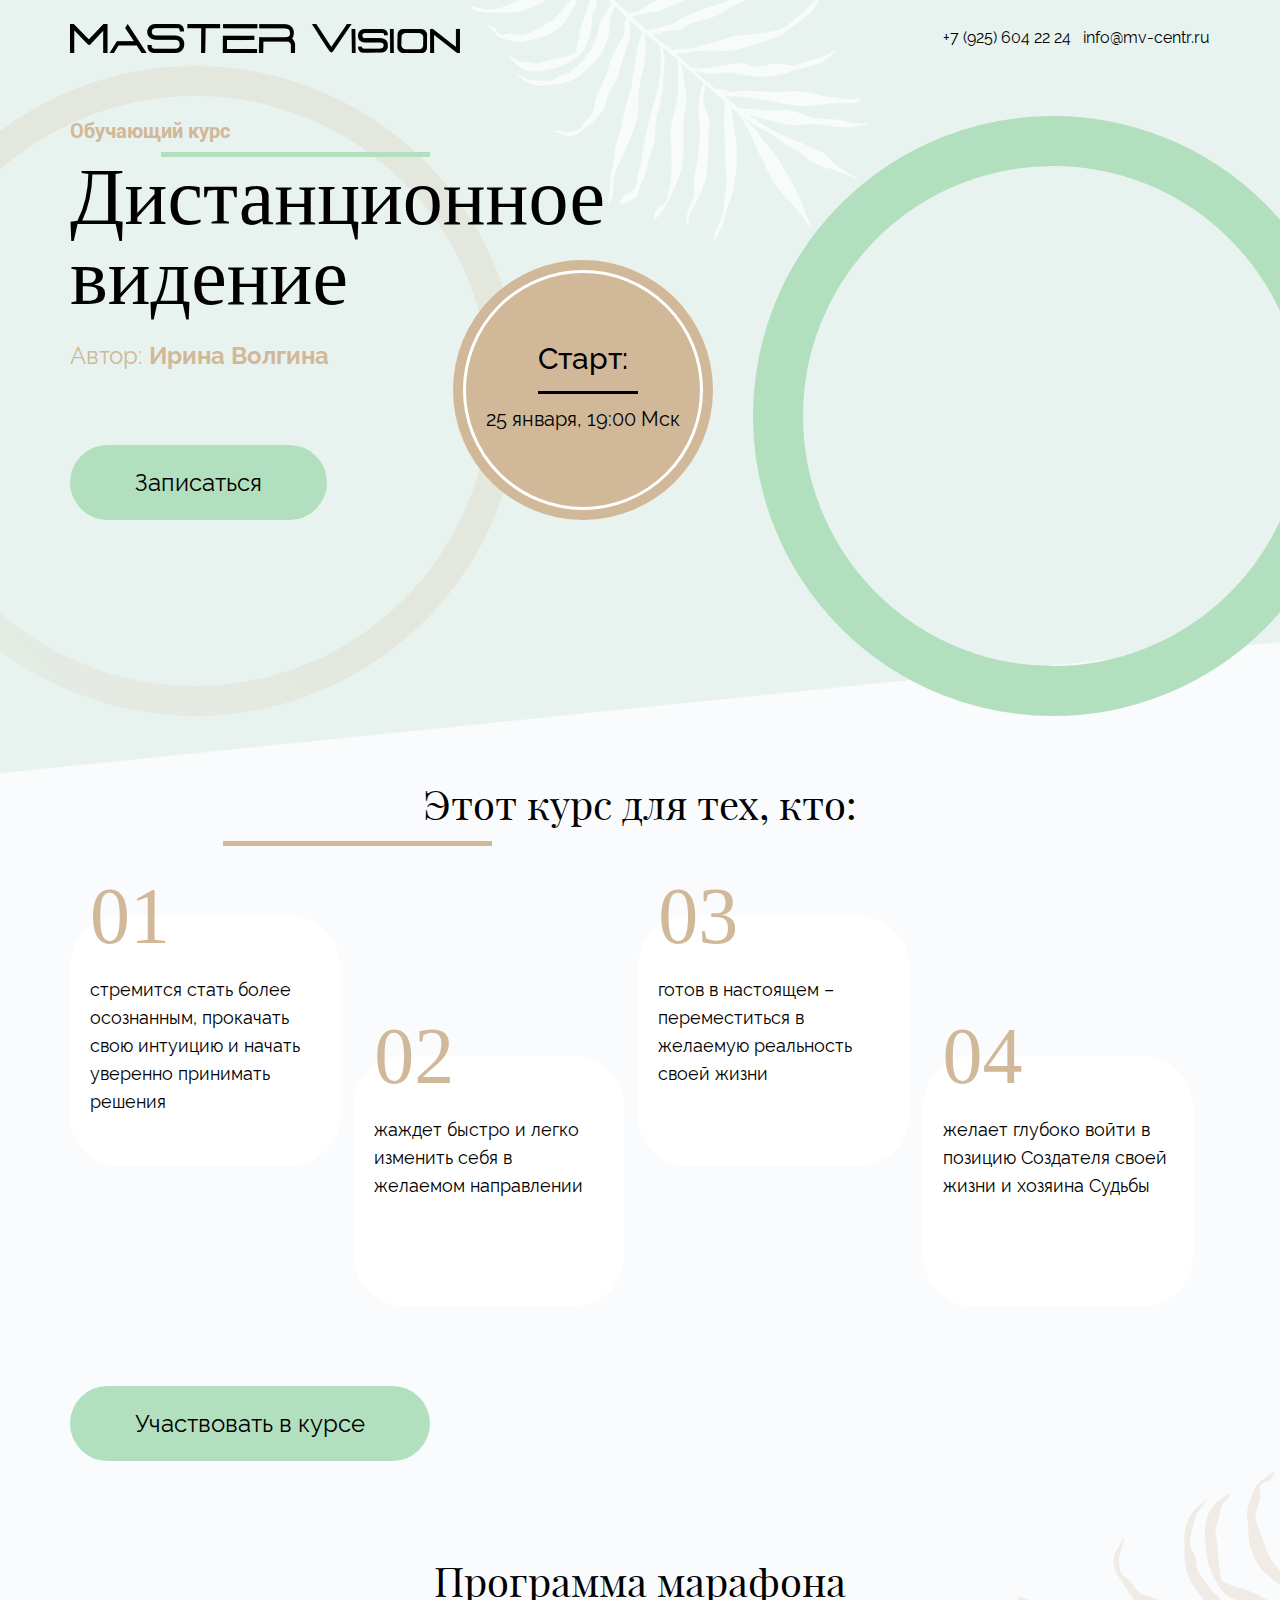
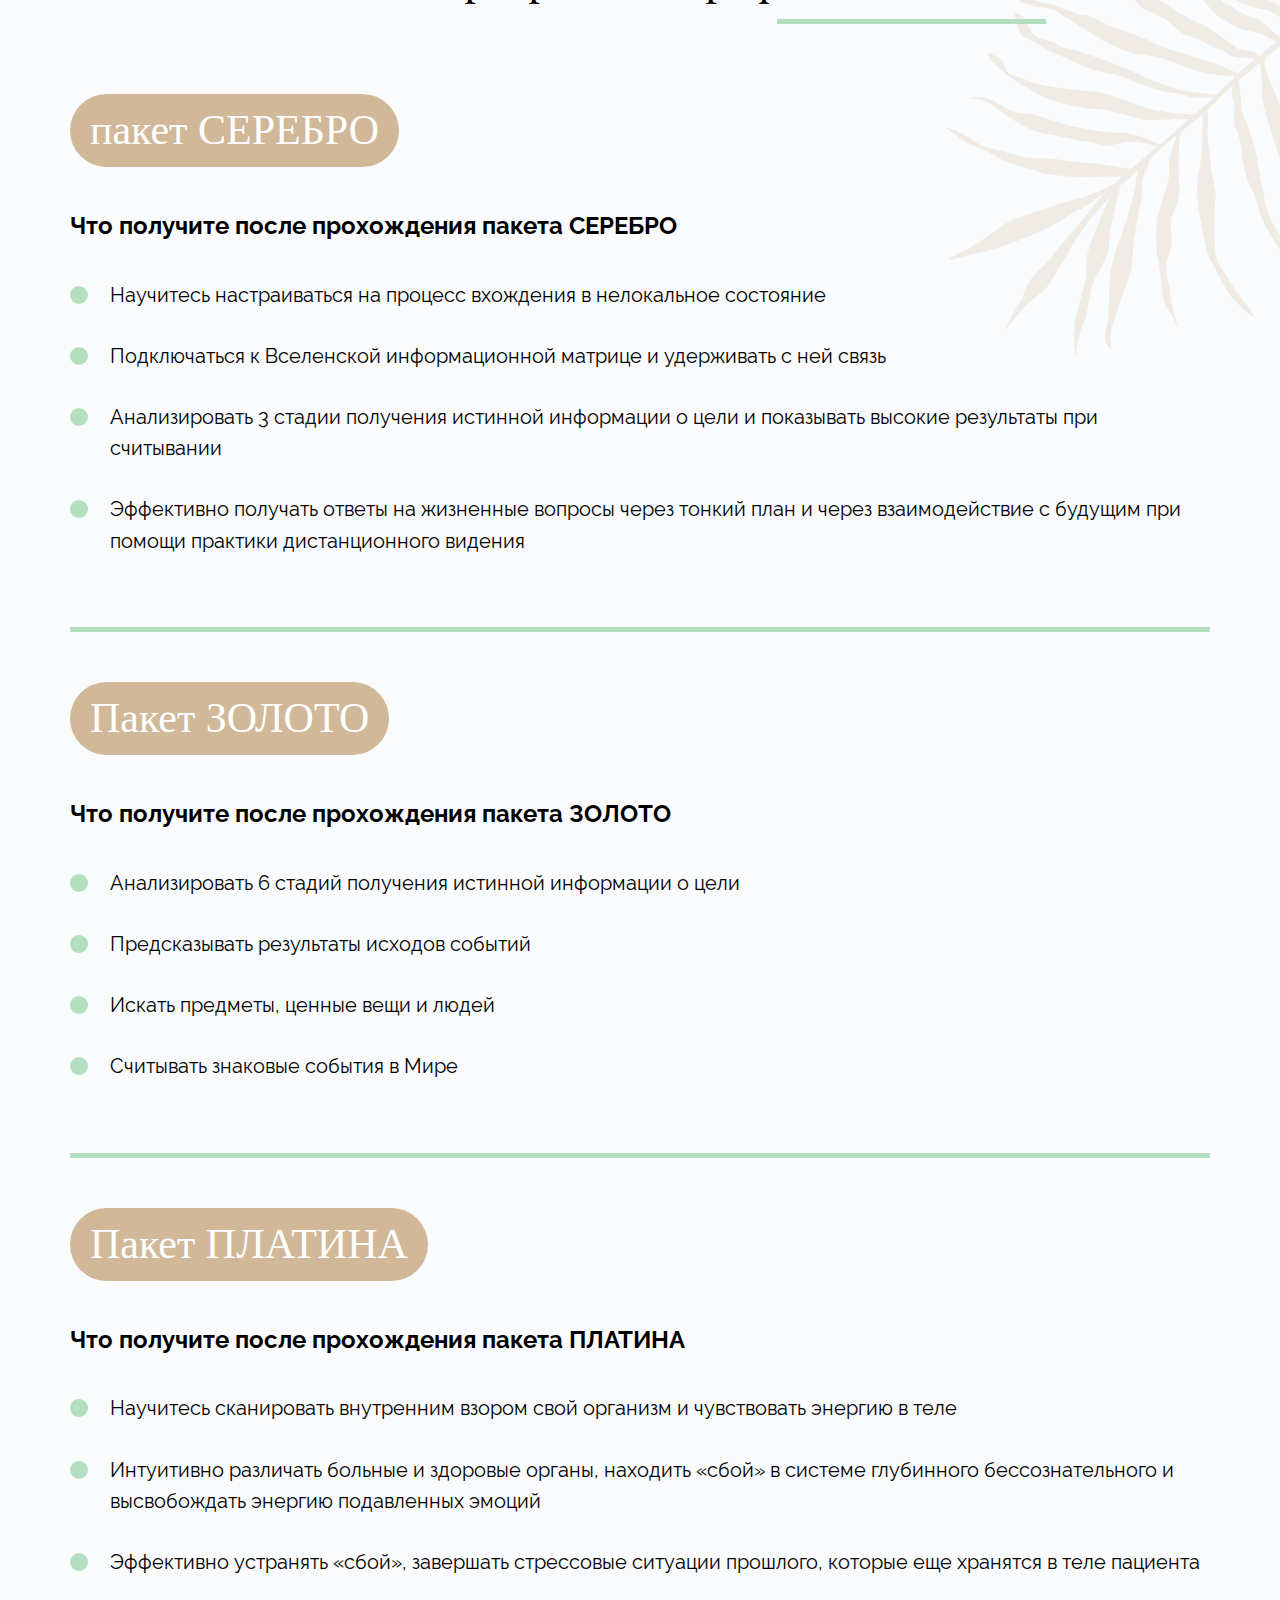
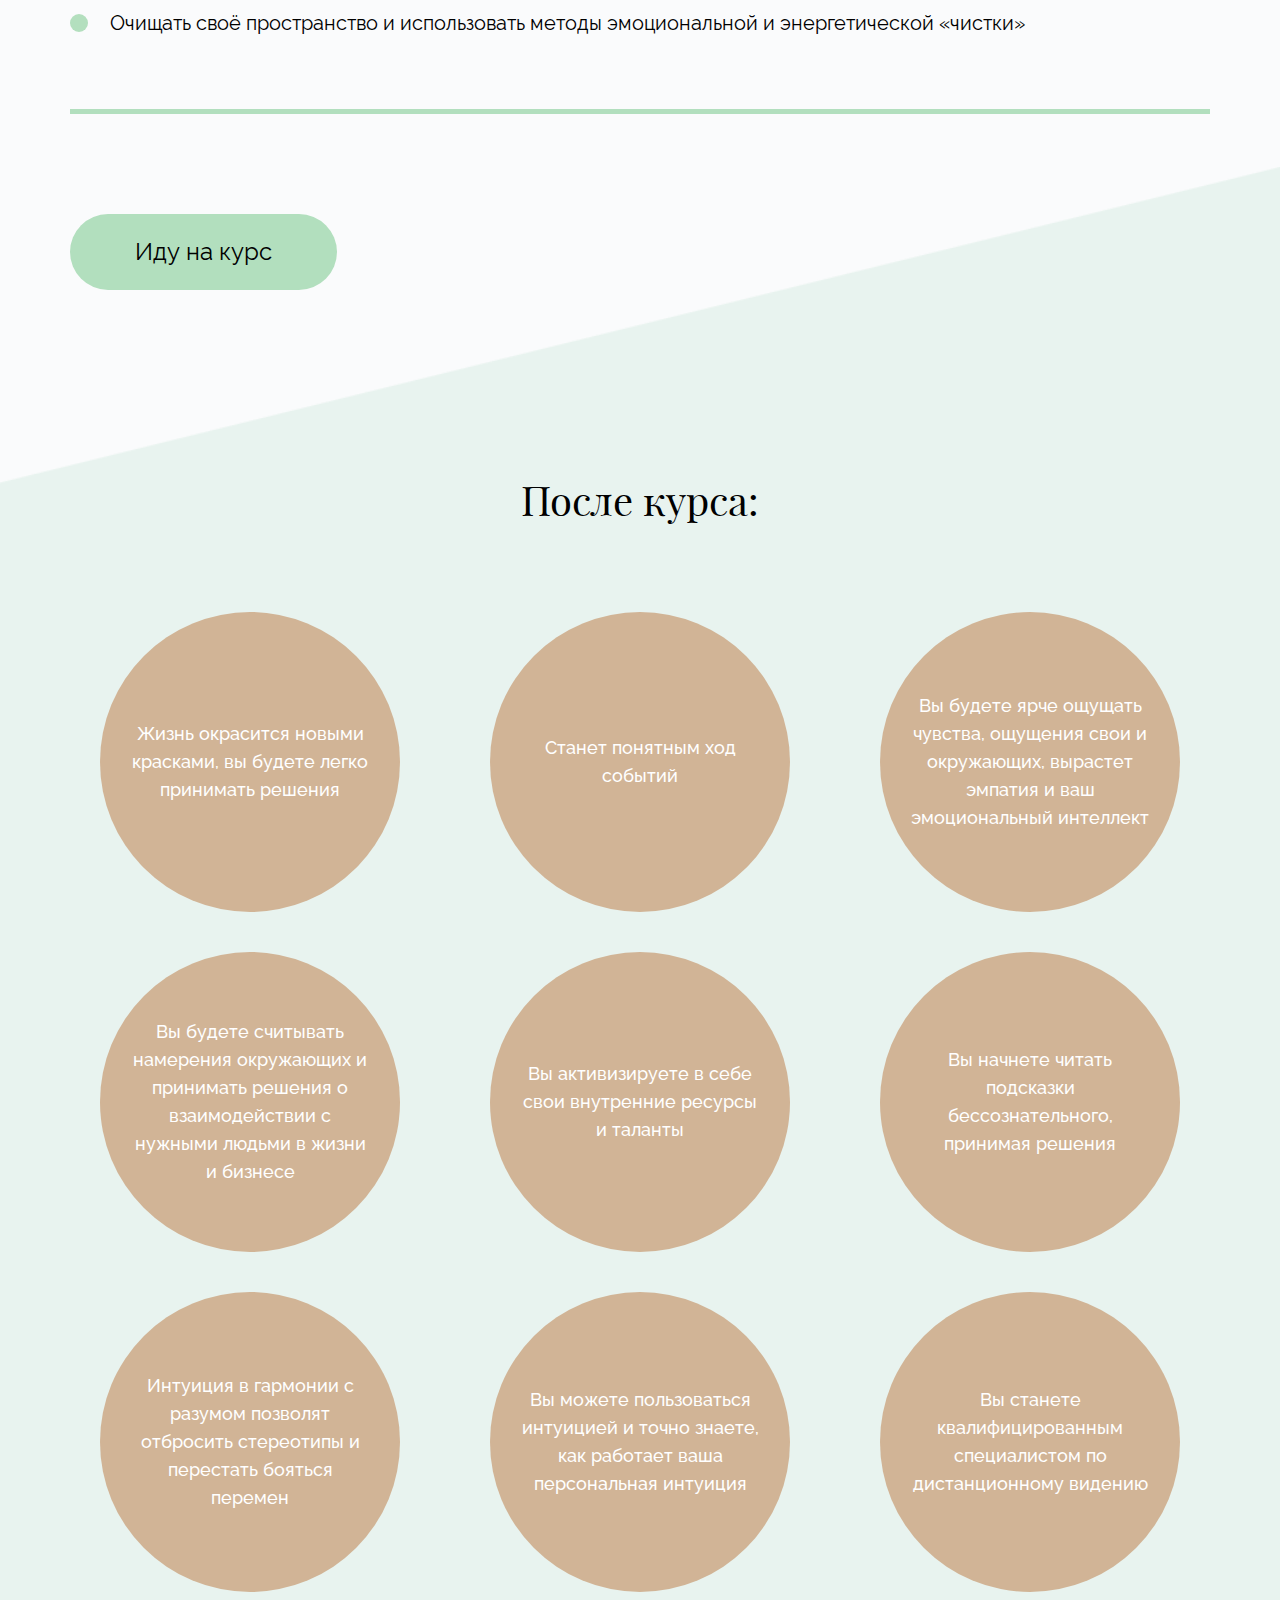
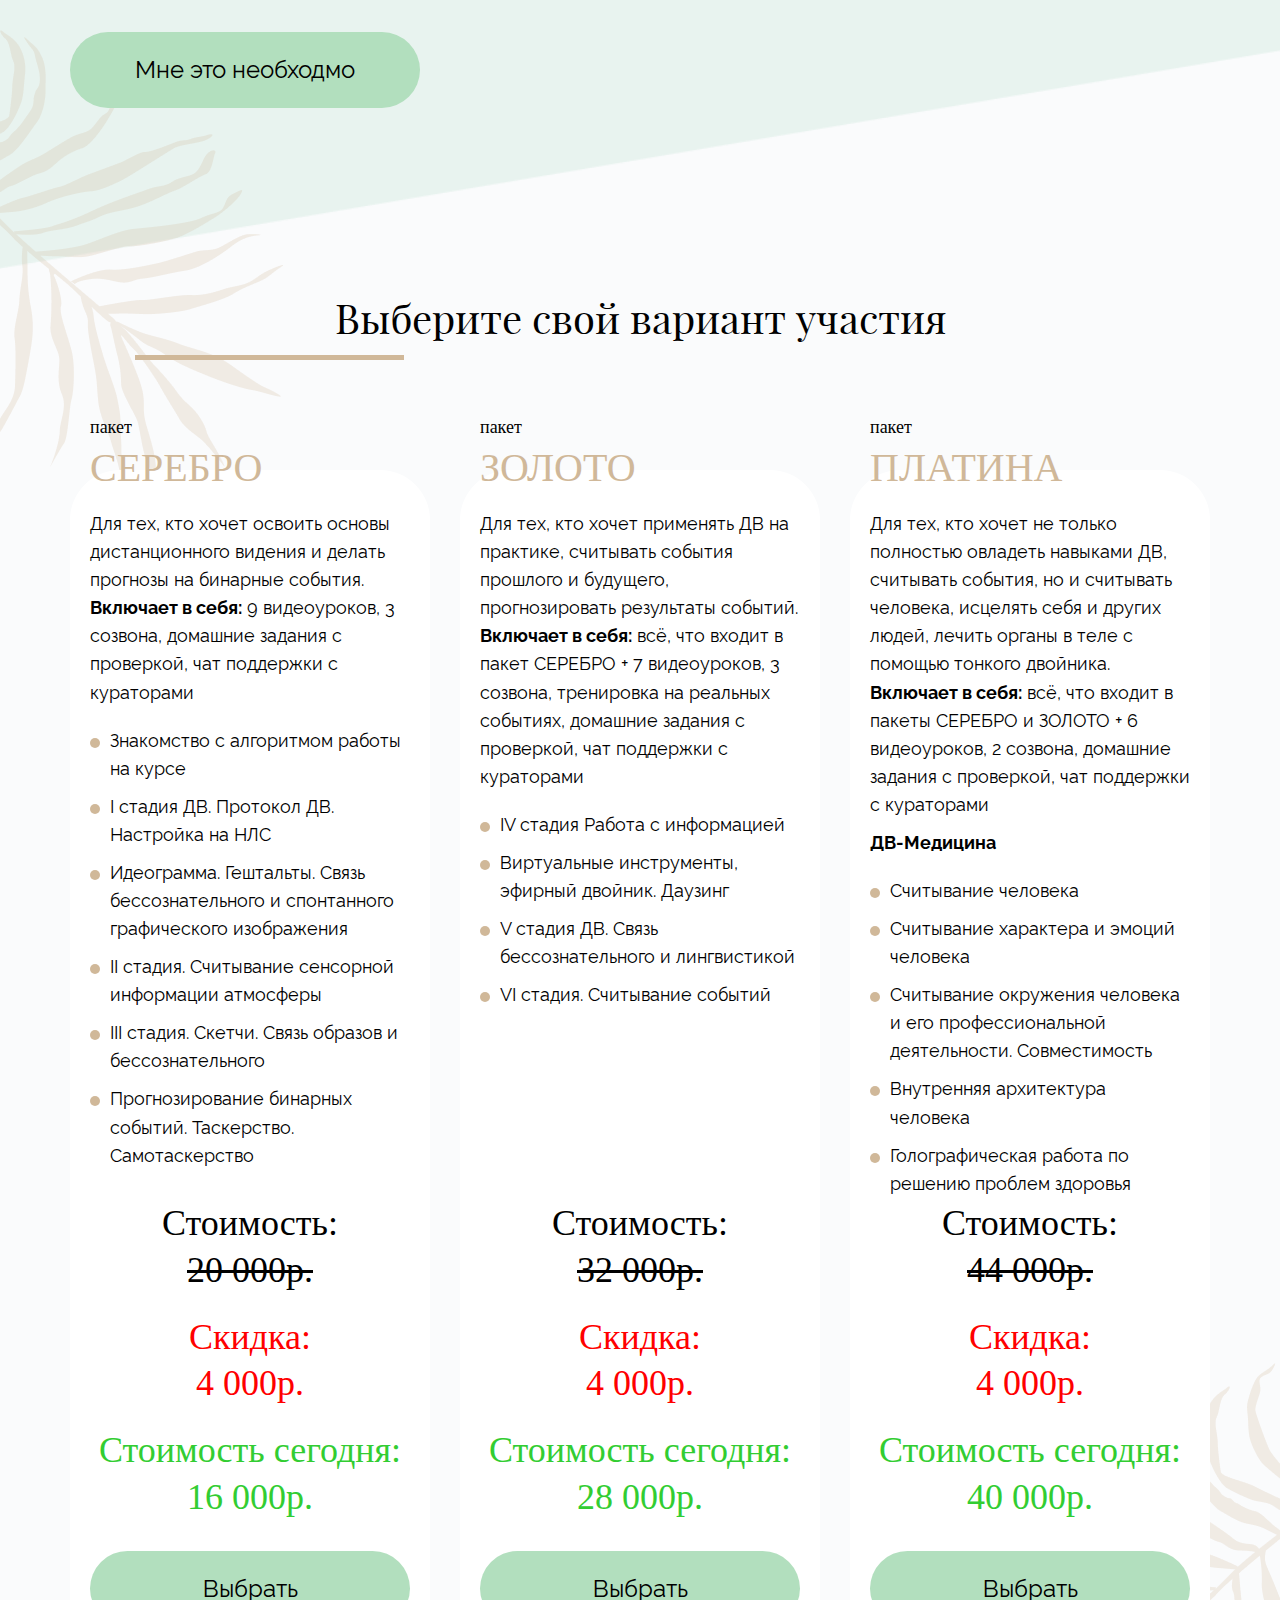
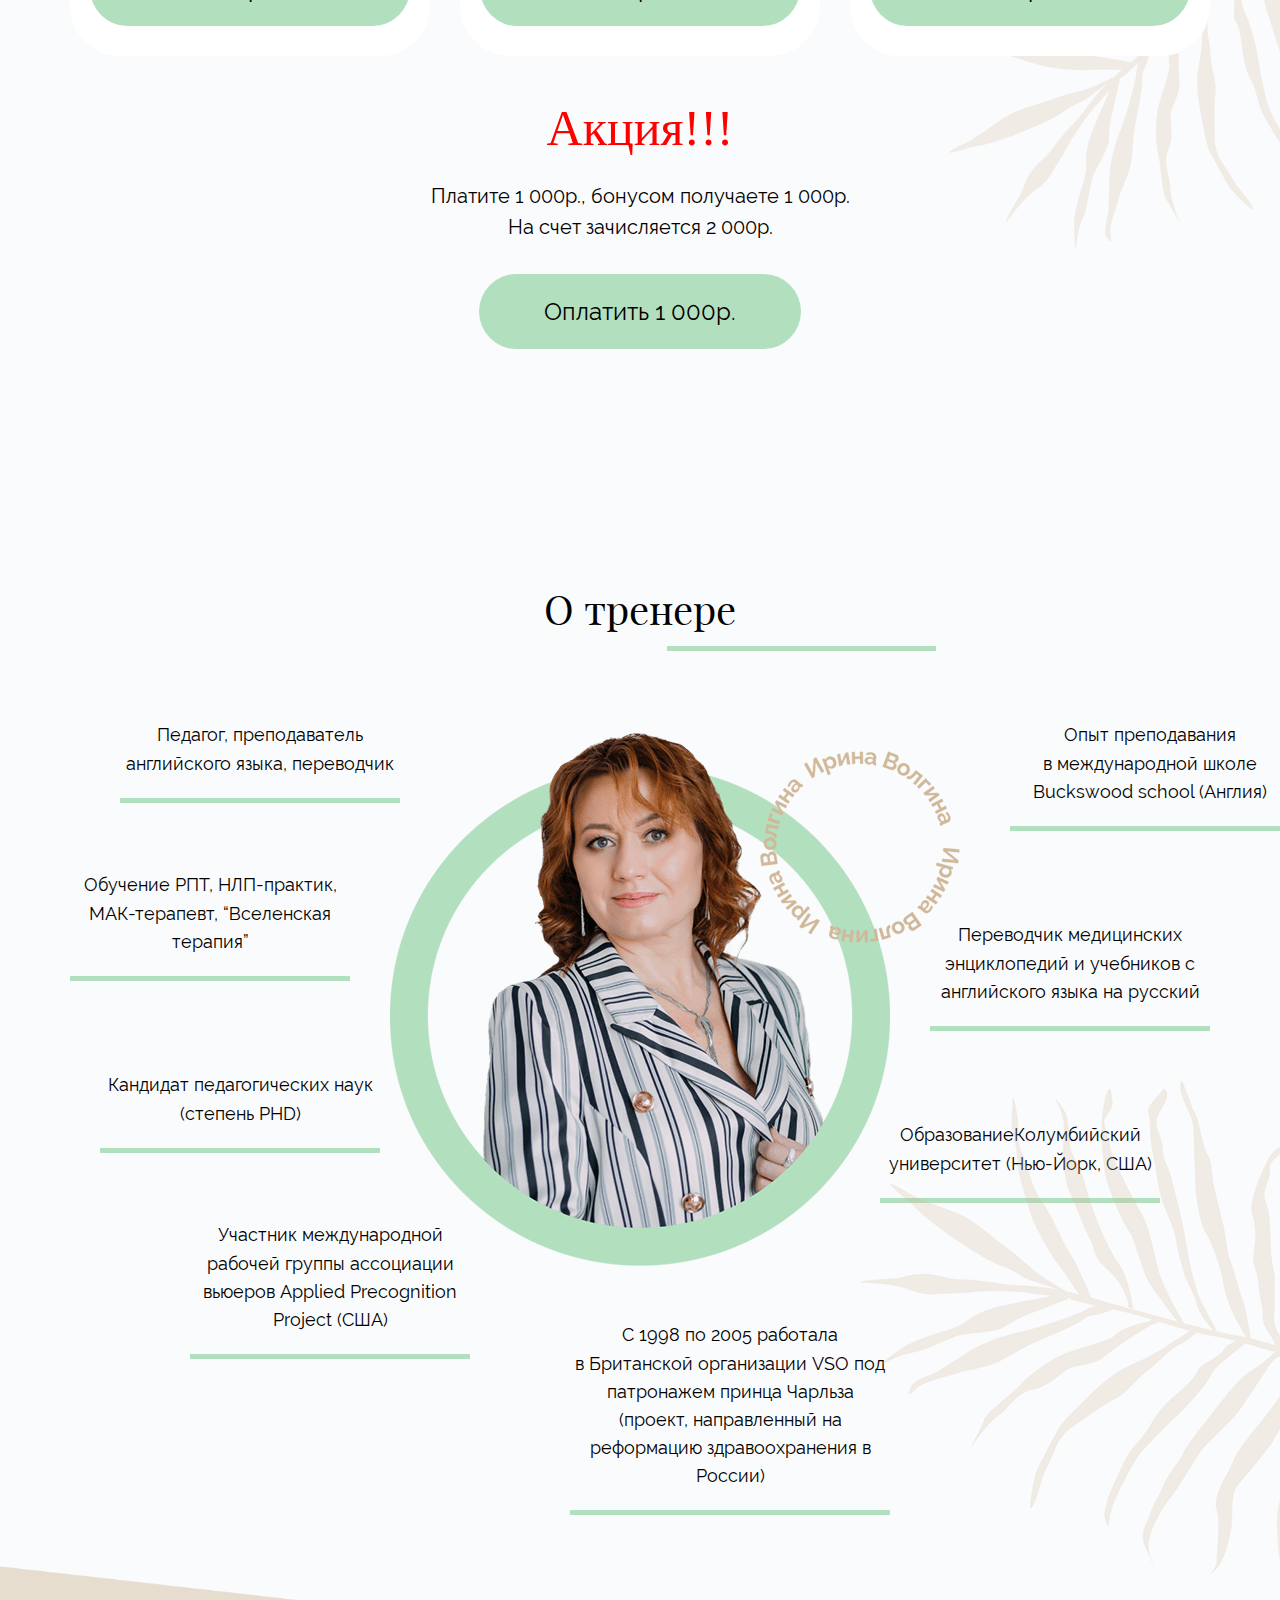
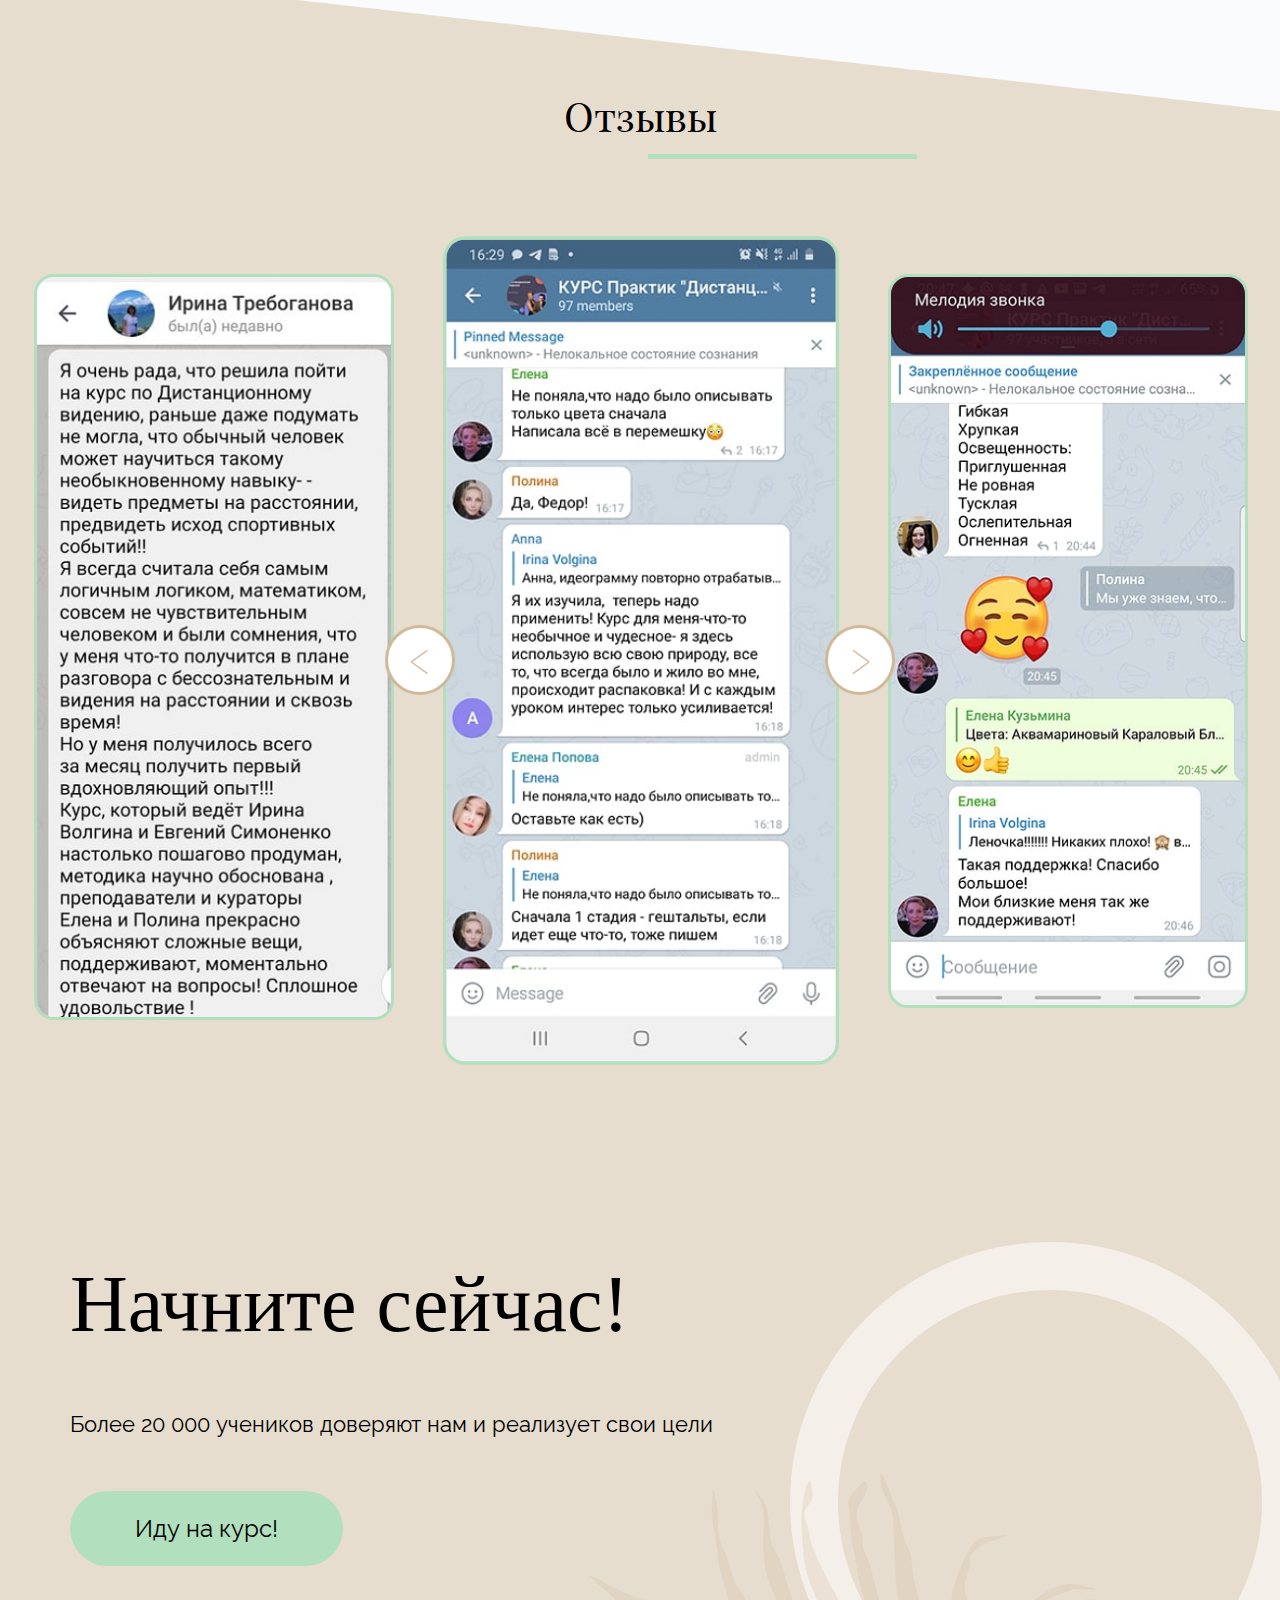
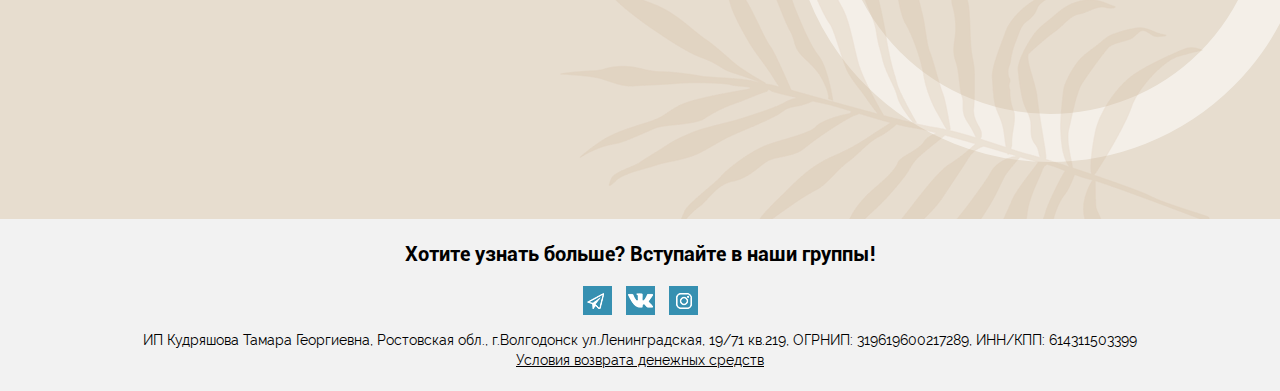
==== commit 7293911d: "Course page is stylezed" ====
--- a/course/index.html
+++ b/course/index.html
@@ -49,7 +49,7 @@
                     <p>Старт:</p>
                     <p>25 января, 19:00 Мск</p>
                   </div>
-                  <div class="button-wrapper"><a class="button" href="#prices">Записаться</a></div>
+                  <div class="button-wrapper"><a class="button button-main" href="#prices">Записаться</a></div>
                 </div>
               </div>
               <div class="col-md-5">
@@ -59,24 +59,24 @@
           </div>
         </div>
       </section>
-      <section id="fors"><img class="fors-back" src="../img/backs/reasons.png" alt="Фон блока"/>
+      <section id="fors">
         <div class="container">
           <h3 class="general-title general-title-brown"><span>Этот курс для тех, кто:</span></h3>
-                <div class="for-items- for-1">
-                  <h4 class="for-items-title">01</h4>
-                  <p class="for-items-text">стремится стать более осознанным, прокачать свою интуицию и начать уверенно принимать решения</p>
-                </div>
-                <div class="for-items- for-2">
-                  <h4 class="for-items-title">02</h4>
-                  <p class="for-items-text">жаждет быстро и легко изменить себя в желаемом направлении</p>
-                </div>
-                <div class="for-items- for-3">
-                  <h4 class="for-items-title">03</h4>
-                  <p class="for-items-text">готов в настоящем – переместиться в желаемую реальность своей жизни</p>
-                </div>
-                <div class="for-items- for-4">
-                  <h4 class="for-items-title">04</h4>
-                  <p class="for-items-text">желает глубоко войти в позицию Создателя своей жизни и хозяина Судьбы</p>
+                <div class="for-item for-item-1">
+                  <h4 class="for-item-title">01</h4>
+                  <p class="for-item-text">стремится стать более осознанным, прокачать свою интуицию и начать уверенно принимать решения</p>
+                </div>
+                <div class="for-item for-item-2">
+                  <h4 class="for-item-title">02</h4>
+                  <p class="for-item-text">жаждет быстро и легко изменить себя в желаемом направлении</p>
+                </div>
+                <div class="for-item for-item-3">
+                  <h4 class="for-item-title">03</h4>
+                  <p class="for-item-text">готов в настоящем – переместиться в желаемую реальность своей жизни</p>
+                </div>
+                <div class="for-item for-item-4">
+                  <h4 class="for-item-title">04</h4>
+                  <p class="for-item-text">желает глубоко войти в позицию Создателя своей жизни и хозяина Судьбы</p>
                 </div>
           <div class="clearfix"></div>
           <div class="button-wrapper"><a class="button" href="#prices">Участвовать в курсе</a></div>
@@ -129,7 +129,7 @@
           </div>
         </div>
       </section>
-      <section id="after">
+      <section id="after"><img class="after-back" src="../img/backs/reasons.png" alt="Фон блока"/>
         <div class="container">
           <h3 class="general-title"><span>После курса:</span></h3>
           <div class="row">
@@ -188,87 +188,89 @@
       </section>
       <section id="packets">
         <div class="container">
-          <h3 class="general-title"><span>Выберите свой вариант участия</span></h3>
-          <div class="row">
-            <div class="col-md-4">
-              <div class="packet">
-                <div class="packet-head">
-                  <h4 class="packet-head-title"><small>пакет</small>СЕРЕБРО</h4>
-                </div>
-                <div class="packet-body">
-                  <p class="packet-body-text">Для тех, кто хочет освоить основы дистанционного видения и делать прогнозы на бинарные события. Включает в себя: 9 видеоуроков, 3 созвона, домашние задания с проверкой, чат поддержки с кураторами</p>
-                  <ul class="packet-body-list">
-                    <li>Знакомство с алгоритмом работы на курсе</li>
-                    <li>I стадия ДВ. Протокол ДВ. Настройка на НЛС</li>
-                    <li>Идеограмма. Гештальты. Связь бессознательного и спонтанного графического изображения</li>
-                    <li>II стадия. Считывание сенсорной информации атмосферы</li>
-                    <li>III стадия. Скетчи. Связь образов и бессознательного</li>
-                    <li>Прогнозирование бинарных событий. Таскерство. Самотаскерство</li>
-                  </ul>
-                </div>
-                <div class="packet-footer">
-                  <p class="cost cost-full">Стоимость:<span>20 000р.</span></p>
-                  <p class="cost cost-sale">Скидка:<span id="sale-1">4 000р.</span></p>
-                  <p class="cost cost-today">Стоимость сегодня:<span id="today-1">16 000р.</span></p>
-                  <div class="button-wrapper"><a class="button" href="https://shop.mv-centr.ru/?r=ordering/cart/as1&id=1294&clean=true&lg=ru" target="_blank" id="#link-1">Выбрать</a></div>
-                </div>
-              </div>
-            </div>
-            <div class="col-md-4">
-              <div class="packet">
-                <div class="packet-head">
-                  <h4 class="packet-head-title"><small>пакет</small>ЗОЛОТО</h4>
-                </div>
-                <div class="packet-body">
-                  <p class="packet-body-text">Для тех, кто хочет применять  ДВ на практике, считывать события прошлого и будущего, прогнозировать результаты событий. Включает в себя: всё, что входит в пакет СЕРЕБРО + 7 видеоуроков, 3 созвона, тренировка на реальных событиях, домашние задания с проверкой, чат поддержки с кураторами</p>
-                  <ul class="packet-body-list">
-                    <li>IV стадия Работа с информацией</li>
-                    <li>Виртуальные инструменты, эфирный двойник. Даузинг</li>
-                    <li>V стадия ДВ. Связь бессознательного и лингвистикой</li>
-                    <li>VI стадия. Считывание событий</li>
-                  </ul>
-                </div>
-                <div class="packet-footer">
-                  <p class="cost cost-full">Стоимость:<span>32 000р.</span></p>
-                  <p class="cost cost-sale">Скидка:<span id="sale-2">4 000р.</span></p>
-                  <p class="cost cost-today">Стоимость сегодня:<span id="today-2">28 000р.</span></p>
-                  <div class="button-wrapper"><a class="button" href="https://shop.mv-centr.ru/?r=ordering/cart/as1&id=1300&clean=true&lg=ru" target="_blank" id="#link-2">Выбрать</a></div>
-                </div>
-              </div>
-            </div>
-            <div class="col-md-4">
-              <div class="packet">
-                <div class="packet-head">
-                  <h4 class="packet-head-title"><small>пакет</small>ПЛАТИНА</h4>
-                </div>
-                <div class="packet-body">
-                  <p class="packet-body-text">Для тех, кто хочет не только полностью овладеть навыками ДВ, считывать события, но и считывать человека, исцелять себя и других людей, лечить органы в теле с помощью тонкого двойника. Включает в себя: всё, что входит в пакеты СЕРЕБРО и ЗОЛОТО + 6 видеоуроков, 2 созвона, домашние задания с проверкой, чат поддержки с кураторами</p>
-                  <p class="packet-body-text"><span>ДВ-Медицина:</span></p>
-                  <ul class="packet-body-list">
-                    <li>Считывание человека</li>
-                    <li>Считывание характера и эмоций человека</li>
-                    <li>Считывание окружения человека и его профессиональной деятельности. Совместимость</li>
-                    <li>Внутренняя архитектура человека</li>
-                    <li>Голографическая работа по решению проблем здоровья</li>
-                  </ul>
-                </div>
-                <div class="packet-footer">
-                  <p class="cost cost-full">Стоимость:<span>44 000р.</span></p>
-                  <p class="cost cost-sale">Скидка:<span id="sale-3">4 000р.</span></p>
-                </div>
-                <p class="cost cost-today">Стоимость сегодня:<span id="today-3">40 000р.</span></p>
-                <div class="button-wrapper"><a class="button" href="https://shop.mv-centr.ru/?r=ordering/cart/as1&id=1304&clean=true&lg=ru" target="_blank" id="#link-3">Выбрать</a></div>
-              </div>
-            </div>
-          </div>
-          <div class="prepayment">
-            <h4 class="prepayment-title">Акция!!!</h4>
-            <p class="prepayment-text">Платите 1 000р., бонусом получаете <span id="prepayment-bonus">1 000р. </span><br>На счет зачисляется <span id="prepayment-credited">2 000р.</span></p>
-            <div class="button-wrapper"><a class="button prepayment-button" href="https://shop.mv-centr.ru/?r=ordering/cart/as1&id=1308&clean=true&lg=ru" target="_blank" id="prepLink">Оплатить 1 000р.</a></div>
-          </div>
-          <div class="timer">
-            <h4 class="timer-title">Скидка уменьшится через:</h4>
-            <div class="clock"></div>
+          <div class="content"><img class="general-img general-img-packets-1" src="../img/images/branch-3.png" alt="Ветка"/><img class="general-img general-img-packets-2" src="../img/images/branch-1.png" alt="Ветка"/>
+            <h3 class="general-title general-title-brown"><span>Выберите свой вариант участия</span></h3>
+            <div class="row">
+              <div class="col-md-4">
+                <div class="packet">
+                  <div class="packet-head">
+                    <h4 class="packet-head-title"><small>пакет</small>СЕРЕБРО</h4>
+                  </div>
+                  <div class="packet-body">
+                    <p class="packet-body-text">Для тех, кто хочет освоить основы дистанционного видения и делать прогнозы на бинарные события. <span>Включает в себя:</span> 9 видеоуроков, 3 созвона, домашние задания с проверкой, чат поддержки с кураторами</p>
+                    <ul class="packet-body-list">
+                      <li>Знакомство с алгоритмом работы на курсе</li>
+                      <li>I стадия ДВ. Протокол ДВ. Настройка на НЛС</li>
+                      <li>Идеограмма. Гештальты. Связь бессознательного и спонтанного графического изображения</li>
+                      <li>II стадия. Считывание сенсорной информации атмосферы</li>
+                      <li>III стадия. Скетчи. Связь образов и бессознательного</li>
+                      <li>Прогнозирование бинарных событий. Таскерство. Самотаскерство</li>
+                    </ul>
+                  </div>
+                  <div class="packet-footer">
+                    <p class="cost cost-full">Стоимость:<span>20 000р.</span></p>
+                    <p class="cost cost-sale">Скидка:<span id="sale-1">4 000р.</span></p>
+                    <p class="cost cost-today">Стоимость сегодня:<span id="today-1">16 000р.</span></p>
+                    <div class="button-wrapper"><a class="button button-cost" href="https://shop.mv-centr.ru/?r=ordering/cart/as1&id=1294&clean=true&lg=ru" target="_blank" id="#link-1">Выбрать</a></div>
+                  </div>
+                </div>
+              </div>
+              <div class="col-md-4">
+                <div class="packet">
+                  <div class="packet-head">
+                    <h4 class="packet-head-title"><small>пакет</small>ЗОЛОТО</h4>
+                  </div>
+                  <div class="packet-body">
+                    <p class="packet-body-text">Для тех, кто хочет применять  ДВ на практике, считывать события прошлого и будущего, прогнозировать результаты событий. <span>Включает в себя: </span> всё, что входит в пакет СЕРЕБРО + 7 видеоуроков, 3 созвона, тренировка на реальных событиях, домашние задания с проверкой, чат поддержки с кураторами</p>
+                    <ul class="packet-body-list">
+                      <li>IV стадия Работа с информацией</li>
+                      <li>Виртуальные инструменты, эфирный двойник. Даузинг</li>
+                      <li>V стадия ДВ. Связь бессознательного и лингвистикой</li>
+                      <li>VI стадия. Считывание событий</li>
+                    </ul>
+                  </div>
+                  <div class="packet-footer">
+                    <p class="cost cost-full">Стоимость:<span>32 000р.</span></p>
+                    <p class="cost cost-sale">Скидка:<span id="sale-2">4 000р.</span></p>
+                    <p class="cost cost-today">Стоимость сегодня:<span id="today-2">28 000р.</span></p>
+                    <div class="button-wrapper"><a class="button button-cost" href="https://shop.mv-centr.ru/?r=ordering/cart/as1&id=1300&clean=true&lg=ru" target="_blank" id="#link-2">Выбрать</a></div>
+                  </div>
+                </div>
+              </div>
+              <div class="col-md-4">
+                <div class="packet">
+                  <div class="packet-head">
+                    <h4 class="packet-head-title"><small>пакет</small>ПЛАТИНА</h4>
+                  </div>
+                  <div class="packet-body">
+                    <p class="packet-body-text">Для тех, кто хочет не только полностью овладеть навыками ДВ, считывать события, но и считывать человека, исцелять себя и других людей, лечить органы в теле с помощью тонкого двойника.<span>Включает в себя: </span> всё, что входит в пакеты СЕРЕБРО и ЗОЛОТО + 6 видеоуроков, 2 созвона, домашние задания с проверкой, чат поддержки с кураторами</p>
+                    <p class="packet-body-text"><span>ДВ-Медицина</span></p>
+                    <ul class="packet-body-list">
+                      <li>Считывание человека</li>
+                      <li>Считывание характера и эмоций человека</li>
+                      <li>Считывание окружения человека и его профессиональной деятельности. Совместимость</li>
+                      <li>Внутренняя архитектура человека</li>
+                      <li>Голографическая работа по решению проблем здоровья</li>
+                    </ul>
+                  </div>
+                  <div class="packet-footer">
+                    <p class="cost cost-full">Стоимость:<span>44 000р.</span></p>
+                    <p class="cost cost-sale">Скидка:<span id="sale-3">4 000р.</span></p>
+                  </div>
+                  <p class="cost cost-today">Стоимость сегодня:<span id="today-3">40 000р.</span></p>
+                  <div class="button-wrapper"><a class="button button-cost" href="https://shop.mv-centr.ru/?r=ordering/cart/as1&id=1304&clean=true&lg=ru" target="_blank" id="#link-3">Выбрать</a></div>
+                </div>
+              </div>
+            </div>
+            <div class="prepayment">
+              <h4 class="prepayment-title">Акция!!!</h4>
+              <p class="prepayment-text">Платите 1 000р., бонусом получаете <span id="prepayment-bonus">1 000р. </span><br>На счет зачисляется <span id="prepayment-credited">2 000р.</span></p>
+              <div class="button-wrapper button-center"><a class="button prepayment-button" href="https://shop.mv-centr.ru/?r=ordering/cart/as1&id=1308&clean=true&lg=ru" target="_blank" id="prepLink">Оплатить 1 000р.</a></div>
+            </div>
+            <div class="timer">
+              <h4 class="timer-title">Скидка уменьшится через:</h4>
+              <div class="clock"></div>
+            </div>
           </div>
         </div>
       </section>
@@ -320,8 +322,8 @@
             <div class="row">
               <div class="col-md-7">
                 <div class="content">
-                  <h1 class="main-title main-title-last">Начните сейчас!</h1>
-                  <h2 class="main-subtitle">Более 20 000 учеников доверяют нам и реализует свои цели</h2>
+                  <h3 class="last-title">Начните сейчас!</h3>
+                  <p class="last-text">Более 20 000 учеников доверяют нам и реализует свои цели</p>
                   <div class="button-wrapper"><a class="button" href="#prices">Иду на курс!</a></div>
                 </div>
               </div>
--- a/css/course.min.css
+++ b/css/course.min.css
@@ -5,4 +5,4 @@
  * Bootstrap v3.4.1 (https://getbootstrap.com/)
  * Copyright 2011-2019 Twitter, Inc.
  * Licensed under MIT (https://github.com/twbs/bootstrap/blob/master/LICENSE)
- *//*! normalize.css v3.0.3 | MIT License | github.com/necolas/normalize.css */html{font-family:sans-serif;-ms-text-size-adjust:100%;-webkit-text-size-adjust:100%}body{margin:0}article,aside,details,figcaption,figure,footer,header,hgroup,main,menu,nav,section,summary{display:block}audio,canvas,progress,video{display:inline-block;vertical-align:baseline}audio:not([controls]){display:none;height:0}[hidden],template{display:none}a{background-color:transparent}a:active,a:hover{outline:0}abbr[title]{border-bottom:none;text-decoration:underline;-webkit-text-decoration:underline dotted;-moz-text-decoration:underline dotted;text-decoration:underline dotted}b,strong{font-weight:bold}dfn{font-style:italic}h1{font-size:2em;margin:0.67em 0}mark{background:#ff0;color:#000}small{font-size:80%}sub,sup{font-size:75%;line-height:0;position:relative;vertical-align:baseline}sup{top:-0.5em}sub{bottom:-0.25em}img{border:0}svg:not(:root){overflow:hidden}figure{margin:1em 40px}hr{-webkit-box-sizing:content-box;-moz-box-sizing:content-box;box-sizing:content-box;height:0}pre{overflow:auto}code,kbd,pre,samp{font-family:monospace,monospace;font-size:1em}button,input,optgroup,select,textarea{color:inherit;font:inherit;margin:0}button{overflow:visible}button,select{text-transform:none}button,html input[type=button],input[type=reset],input[type=submit]{-webkit-appearance:button;cursor:pointer}button[disabled],html input[disabled]{cursor:default}button::-moz-focus-inner,input::-moz-focus-inner{border:0;padding:0}input{line-height:normal}input[type=checkbox],input[type=radio]{-webkit-box-sizing:border-box;-moz-box-sizing:border-box;box-sizing:border-box;padding:0}input[type=number]::-webkit-inner-spin-button,input[type=number]::-webkit-outer-spin-button{height:auto}input[type=search]{-webkit-appearance:textfield;-webkit-box-sizing:content-box;-moz-box-sizing:content-box;box-sizing:content-box}input[type=search]::-webkit-search-cancel-button,input[type=search]::-webkit-search-decoration{-webkit-appearance:none}fieldset{border:1px solid #c0c0c0;margin:0 2px;padding:0.35em 0.625em 0.75em}legend{border:0;padding:0}textarea{overflow:auto}optgroup{font-weight:bold}table{border-collapse:collapse;border-spacing:0}td,th{padding:0}*{-webkit-box-sizing:border-box;-moz-box-sizing:border-box;box-sizing:border-box}:after,:before{-webkit-box-sizing:border-box;-moz-box-sizing:border-box;box-sizing:border-box}html{font-size:10px;-webkit-tap-highlight-color:rgba(0,0,0,0)}body{font-family:"Helvetica Neue",Helvetica,Arial,sans-serif;font-size:14px;line-height:1.42857143;color:#333;background-color:#fff}button,input,select,textarea{font-family:inherit;font-size:inherit;line-height:inherit}a{color:#337ab7;text-decoration:none}a:focus,a:hover{color:#23527c;text-decoration:underline}a:focus{outline:5px auto -webkit-focus-ring-color;outline-offset:-2px}figure{margin:0}img{vertical-align:middle}.img-responsive{display:block;max-width:100%;height:auto}.img-rounded{-webkit-border-radius:6px;-moz-border-radius:6px;border-radius:6px}.img-thumbnail{padding:4px;line-height:1.42857143;background-color:#fff;border:1px solid #ddd;-webkit-border-radius:4px;-moz-border-radius:4px;border-radius:4px;-webkit-transition:all .2s ease-in-out;-o-transition:all .2s ease-in-out;-moz-transition:all .2s ease-in-out;transition:all .2s ease-in-out;display:inline-block;max-width:100%;height:auto}.img-circle{-webkit-border-radius:50%;-moz-border-radius:50%;border-radius:50%}hr{margin-top:20px;margin-bottom:20px;border:0;border-top:1px solid #eee}.sr-only{position:absolute;width:1px;height:1px;padding:0;margin:-1px;overflow:hidden;clip:rect(0,0,0,0);border:0}.sr-only-focusable:active,.sr-only-focusable:focus{position:static;width:auto;height:auto;margin:0;overflow:visible;clip:auto}[role=button]{cursor:pointer}.container{padding-right:15px;padding-left:15px;margin-right:auto;margin-left:auto}@media (min-width:768px){.container{width:750px}}@media (min-width:992px){.container{width:970px}}@media (min-width:1200px){.container{width:1170px}}.container-fluid{padding-right:15px;padding-left:15px;margin-right:auto;margin-left:auto}.row{margin-right:-15px;margin-left:-15px}.row-no-gutters{margin-right:0;margin-left:0}.row-no-gutters [class*=col-]{padding-right:0;padding-left:0}.col-lg-1,.col-lg-2,.col-lg-3,.col-lg-4,.col-lg-5,.col-lg-6,.col-lg-7,.col-lg-8,.col-lg-9,.col-lg-10,.col-lg-11,.col-lg-12,.col-md-1,.col-md-2,.col-md-3,.col-md-4,.col-md-5,.col-md-6,.col-md-7,.col-md-8,.col-md-9,.col-md-10,.col-md-11,.col-md-12,.col-sm-1,.col-sm-2,.col-sm-3,.col-sm-4,.col-sm-5,.col-sm-6,.col-sm-7,.col-sm-8,.col-sm-9,.col-sm-10,.col-sm-11,.col-sm-12,.col-xs-1,.col-xs-2,.col-xs-3,.col-xs-4,.col-xs-5,.col-xs-6,.col-xs-7,.col-xs-8,.col-xs-9,.col-xs-10,.col-xs-11,.col-xs-12{position:relative;min-height:1px;padding-right:15px;padding-left:15px}.col-xs-1,.col-xs-2,.col-xs-3,.col-xs-4,.col-xs-5,.col-xs-6,.col-xs-7,.col-xs-8,.col-xs-9,.col-xs-10,.col-xs-11,.col-xs-12{float:left}.col-xs-12{width:100%}.col-xs-11{width:91.66666667%}.col-xs-10{width:83.33333333%}.col-xs-9{width:75%}.col-xs-8{width:66.66666667%}.col-xs-7{width:58.33333333%}.col-xs-6{width:50%}.col-xs-5{width:41.66666667%}.col-xs-4{width:33.33333333%}.col-xs-3{width:25%}.col-xs-2{width:16.66666667%}.col-xs-1{width:8.33333333%}.col-xs-pull-12{right:100%}.col-xs-pull-11{right:91.66666667%}.col-xs-pull-10{right:83.33333333%}.col-xs-pull-9{right:75%}.col-xs-pull-8{right:66.66666667%}.col-xs-pull-7{right:58.33333333%}.col-xs-pull-6{right:50%}.col-xs-pull-5{right:41.66666667%}.col-xs-pull-4{right:33.33333333%}.col-xs-pull-3{right:25%}.col-xs-pull-2{right:16.66666667%}.col-xs-pull-1{right:8.33333333%}.col-xs-pull-0{right:auto}.col-xs-push-12{left:100%}.col-xs-push-11{left:91.66666667%}.col-xs-push-10{left:83.33333333%}.col-xs-push-9{left:75%}.col-xs-push-8{left:66.66666667%}.col-xs-push-7{left:58.33333333%}.col-xs-push-6{left:50%}.col-xs-push-5{left:41.66666667%}.col-xs-push-4{left:33.33333333%}.col-xs-push-3{left:25%}.col-xs-push-2{left:16.66666667%}.col-xs-push-1{left:8.33333333%}.col-xs-push-0{left:auto}.col-xs-offset-12{margin-left:100%}.col-xs-offset-11{margin-left:91.66666667%}.col-xs-offset-10{margin-left:83.33333333%}.col-xs-offset-9{margin-left:75%}.col-xs-offset-8{margin-left:66.66666667%}.col-xs-offset-7{margin-left:58.33333333%}.col-xs-offset-6{margin-left:50%}.col-xs-offset-5{margin-left:41.66666667%}.col-xs-offset-4{margin-left:33.33333333%}.col-xs-offset-3{margin-left:25%}.col-xs-offset-2{margin-left:16.66666667%}.col-xs-offset-1{margin-left:8.33333333%}.col-xs-offset-0{margin-left:0}@media (min-width:768px){.col-sm-1,.col-sm-2,.col-sm-3,.col-sm-4,.col-sm-5,.col-sm-6,.col-sm-7,.col-sm-8,.col-sm-9,.col-sm-10,.col-sm-11,.col-sm-12{float:left}.col-sm-12{width:100%}.col-sm-11{width:91.66666667%}.col-sm-10{width:83.33333333%}.col-sm-9{width:75%}.col-sm-8{width:66.66666667%}.col-sm-7{width:58.33333333%}.col-sm-6{width:50%}.col-sm-5{width:41.66666667%}.col-sm-4{width:33.33333333%}.col-sm-3{width:25%}.col-sm-2{width:16.66666667%}.col-sm-1{width:8.33333333%}.col-sm-pull-12{right:100%}.col-sm-pull-11{right:91.66666667%}.col-sm-pull-10{right:83.33333333%}.col-sm-pull-9{right:75%}.col-sm-pull-8{right:66.66666667%}.col-sm-pull-7{right:58.33333333%}.col-sm-pull-6{right:50%}.col-sm-pull-5{right:41.66666667%}.col-sm-pull-4{right:33.33333333%}.col-sm-pull-3{right:25%}.col-sm-pull-2{right:16.66666667%}.col-sm-pull-1{right:8.33333333%}.col-sm-pull-0{right:auto}.col-sm-push-12{left:100%}.col-sm-push-11{left:91.66666667%}.col-sm-push-10{left:83.33333333%}.col-sm-push-9{left:75%}.col-sm-push-8{left:66.66666667%}.col-sm-push-7{left:58.33333333%}.col-sm-push-6{left:50%}.col-sm-push-5{left:41.66666667%}.col-sm-push-4{left:33.33333333%}.col-sm-push-3{left:25%}.col-sm-push-2{left:16.66666667%}.col-sm-push-1{left:8.33333333%}.col-sm-push-0{left:auto}.col-sm-offset-12{margin-left:100%}.col-sm-offset-11{margin-left:91.66666667%}.col-sm-offset-10{margin-left:83.33333333%}.col-sm-offset-9{margin-left:75%}.col-sm-offset-8{margin-left:66.66666667%}.col-sm-offset-7{margin-left:58.33333333%}.col-sm-offset-6{margin-left:50%}.col-sm-offset-5{margin-left:41.66666667%}.col-sm-offset-4{margin-left:33.33333333%}.col-sm-offset-3{margin-left:25%}.col-sm-offset-2{margin-left:16.66666667%}.col-sm-offset-1{margin-left:8.33333333%}.col-sm-offset-0{margin-left:0}}@media (min-width:992px){.col-md-1,.col-md-2,.col-md-3,.col-md-4,.col-md-5,.col-md-6,.col-md-7,.col-md-8,.col-md-9,.col-md-10,.col-md-11,.col-md-12{float:left}.col-md-12{width:100%}.col-md-11{width:91.66666667%}.col-md-10{width:83.33333333%}.col-md-9{width:75%}.col-md-8{width:66.66666667%}.col-md-7{width:58.33333333%}.col-md-6{width:50%}.col-md-5{width:41.66666667%}.col-md-4{width:33.33333333%}.col-md-3{width:25%}.col-md-2{width:16.66666667%}.col-md-1{width:8.33333333%}.col-md-pull-12{right:100%}.col-md-pull-11{right:91.66666667%}.col-md-pull-10{right:83.33333333%}.col-md-pull-9{right:75%}.col-md-pull-8{right:66.66666667%}.col-md-pull-7{right:58.33333333%}.col-md-pull-6{right:50%}.col-md-pull-5{right:41.66666667%}.col-md-pull-4{right:33.33333333%}.col-md-pull-3{right:25%}.col-md-pull-2{right:16.66666667%}.col-md-pull-1{right:8.33333333%}.col-md-pull-0{right:auto}.col-md-push-12{left:100%}.col-md-push-11{left:91.66666667%}.col-md-push-10{left:83.33333333%}.col-md-push-9{left:75%}.col-md-push-8{left:66.66666667%}.col-md-push-7{left:58.33333333%}.col-md-push-6{left:50%}.col-md-push-5{left:41.66666667%}.col-md-push-4{left:33.33333333%}.col-md-push-3{left:25%}.col-md-push-2{left:16.66666667%}.col-md-push-1{left:8.33333333%}.col-md-push-0{left:auto}.col-md-offset-12{margin-left:100%}.col-md-offset-11{margin-left:91.66666667%}.col-md-offset-10{margin-left:83.33333333%}.col-md-offset-9{margin-left:75%}.col-md-offset-8{margin-left:66.66666667%}.col-md-offset-7{margin-left:58.33333333%}.col-md-offset-6{margin-left:50%}.col-md-offset-5{margin-left:41.66666667%}.col-md-offset-4{margin-left:33.33333333%}.col-md-offset-3{margin-left:25%}.col-md-offset-2{margin-left:16.66666667%}.col-md-offset-1{margin-left:8.33333333%}.col-md-offset-0{margin-left:0}}@media (min-width:1200px){.col-lg-1,.col-lg-2,.col-lg-3,.col-lg-4,.col-lg-5,.col-lg-6,.col-lg-7,.col-lg-8,.col-lg-9,.col-lg-10,.col-lg-11,.col-lg-12{float:left}.col-lg-12{width:100%}.col-lg-11{width:91.66666667%}.col-lg-10{width:83.33333333%}.col-lg-9{width:75%}.col-lg-8{width:66.66666667%}.col-lg-7{width:58.33333333%}.col-lg-6{width:50%}.col-lg-5{width:41.66666667%}.col-lg-4{width:33.33333333%}.col-lg-3{width:25%}.col-lg-2{width:16.66666667%}.col-lg-1{width:8.33333333%}.col-lg-pull-12{right:100%}.col-lg-pull-11{right:91.66666667%}.col-lg-pull-10{right:83.33333333%}.col-lg-pull-9{right:75%}.col-lg-pull-8{right:66.66666667%}.col-lg-pull-7{right:58.33333333%}.col-lg-pull-6{right:50%}.col-lg-pull-5{right:41.66666667%}.col-lg-pull-4{right:33.33333333%}.col-lg-pull-3{right:25%}.col-lg-pull-2{right:16.66666667%}.col-lg-pull-1{right:8.33333333%}.col-lg-pull-0{right:auto}.col-lg-push-12{left:100%}.col-lg-push-11{left:91.66666667%}.col-lg-push-10{left:83.33333333%}.col-lg-push-9{left:75%}.col-lg-push-8{left:66.66666667%}.col-lg-push-7{left:58.33333333%}.col-lg-push-6{left:50%}.col-lg-push-5{left:41.66666667%}.col-lg-push-4{left:33.33333333%}.col-lg-push-3{left:25%}.col-lg-push-2{left:16.66666667%}.col-lg-push-1{left:8.33333333%}.col-lg-push-0{left:auto}.col-lg-offset-12{margin-left:100%}.col-lg-offset-11{margin-left:91.66666667%}.col-lg-offset-10{margin-left:83.33333333%}.col-lg-offset-9{margin-left:75%}.col-lg-offset-8{margin-left:66.66666667%}.col-lg-offset-7{margin-left:58.33333333%}.col-lg-offset-6{margin-left:50%}.col-lg-offset-5{margin-left:41.66666667%}.col-lg-offset-4{margin-left:33.33333333%}.col-lg-offset-3{margin-left:25%}.col-lg-offset-2{margin-left:16.66666667%}.col-lg-offset-1{margin-left:8.33333333%}.col-lg-offset-0{margin-left:0}}.clearfix:after,.clearfix:before,.container-fluid:after,.container-fluid:before,.container:after,.container:before,.row:after,.row:before{display:table;content:" "}.clearfix:after,.container-fluid:after,.container:after,.row:after{clear:both}.center-block{display:block;margin-right:auto;margin-left:auto}.pull-right{float:right!important}.pull-left{float:left!important}.hide{display:none!important}.show{display:block!important}.invisible{visibility:hidden}.text-hide{font:0/0 a;color:transparent;text-shadow:none;background-color:transparent;border:0}.hidden{display:none!important}.affix{position:fixed}.flip-clock-wrapper *{-webkit-box-sizing:border-box;-moz-box-sizing:border-box;-ms-box-sizing:border-box;-o-box-sizing:border-box;box-sizing:border-box;-webkit-backface-visibility:hidden;-moz-backface-visibility:hidden;backface-visibility:hidden}.flip-clock-wrapper a{cursor:pointer;text-decoration:none;color:#ccc}.flip-clock-wrapper a:hover{color:#fff}.flip-clock-wrapper ul{list-style:none}.flip-clock-wrapper.clearfix:after,.flip-clock-wrapper.clearfix:before{content:" ";display:table}.flip-clock-wrapper.clearfix:after{clear:both}.flip-clock-wrapper.clearfix{*zoom:1}.flip-clock-wrapper{font:normal 11px "Helvetica Neue",Helvetica,sans-serif;-webkit-user-select:none}.flip-clock-meridium{background:none!important;-webkit-box-shadow:0 0 0!important;-moz-box-shadow:0 0 0!important;box-shadow:0 0 0!important;font-size:36px!important}.flip-clock-meridium a{color:#313333}.flip-clock-wrapper{display:-webkit-flex;display:-moz-flex;display:-ms-flex;display:-o-flex;display:-webkit-box;display:-moz-box;display:-ms-flexbox;display:flex;-webkit-box-pack:center;-webkit-justify-content:center;-moz-box-pack:center;-ms-flex-pack:center;justify-content:center;text-align:center;position:relative;color:#fff;width:45%;margin:40px auto 0}.flip-clock-wrapper:after,.flip-clock-wrapper:before{content:" ";display:table}.flip-clock-wrapper:after{clear:both}.flip-clock-wrapper ul{position:relative;float:left;margin:5px;width:60px;height:90px;font-size:80px;font-weight:bold;line-height:87px;-webkit-border-radius:6px;-moz-border-radius:6px;border-radius:6px;background:#000}.flip-clock-wrapper ul li{z-index:1;position:absolute;left:0;top:0;width:100%;height:100%;line-height:87px;text-decoration:none!important}.flip-clock-wrapper ul li:first-child{z-index:2}.flip-clock-wrapper ul li a{display:block;height:100%;-webkit-perspective:200px;-moz-perspective:200px;perspective:200px;margin:0!important;overflow:visible!important;cursor:default!important}.flip-clock-wrapper ul li a div{z-index:1;position:absolute;left:0;width:100%;height:50%;font-size:80px;overflow:hidden;outline:1px solid transparent}.flip-clock-wrapper ul li a div .shadow{position:absolute;width:100%;height:100%;z-index:2}.flip-clock-wrapper ul li a div.up{-webkit-transform-origin:50% 100%;-moz-transform-origin:50% 100%;-ms-transform-origin:50% 100%;-o-transform-origin:50% 100%;transform-origin:50% 100%;top:0}.flip-clock-wrapper ul li a div.up:after{content:"";position:absolute;top:44px;left:0;z-index:5;width:100%;height:3px;background-color:#000;background-color:rgba(0,0,0,0.4)}.flip-clock-wrapper ul li a div.down{-webkit-transform-origin:50% 0;-moz-transform-origin:50% 0;-ms-transform-origin:50% 0;-o-transform-origin:50% 0;transform-origin:50% 0;bottom:0;-webkit-border-bottom-left-radius:6px;-moz-border-radius-bottomleft:6px;border-bottom-left-radius:6px;-webkit-border-bottom-right-radius:6px;-moz-border-radius-bottomright:6px;border-bottom-right-radius:6px}.flip-clock-wrapper ul li a div div.inn{position:absolute;left:0;z-index:1;width:100%;height:200%;color:#ff8a01;text-shadow:0 1px 2px #000;text-align:center;background-color:#333;-webkit-border-radius:6px;-moz-border-radius:6px;border-radius:6px;font-size:70px}.flip-clock-wrapper ul li a div.up div.inn{top:0}.flip-clock-wrapper ul li a div.down div.inn{bottom:0}.flip-clock-wrapper ul.play li.flip-clock-before{z-index:3}.flip-clock-wrapper .flip{-webkit-box-shadow:0 2px 5px rgba(0,0,0,0.7);-moz-box-shadow:0 2px 5px rgba(0,0,0,0.7);box-shadow:0 2px 5px rgba(0,0,0,0.7)}.flip-clock-wrapper ul.play li.flip-clock-active{-webkit-animation:asd 0.5s 0.5s linear both;-moz-animation:asd 0.5s 0.5s linear both;-o-animation:asd 0.5s 0.5s linear both;animation:asd 0.5s 0.5s linear both;z-index:5}.flip-clock-divider{float:left;display:inline-block;position:relative;width:20px;height:100px}.flip-clock-divider:first-child{width:0}.flip-clock-dot{display:block;background:#323434;width:10px;height:10px;position:absolute;-webkit-border-radius:50%;-moz-border-radius:50%;border-radius:50%;-webkit-box-shadow:0 0 5px rgba(0,0,0,0.5);-moz-box-shadow:0 0 5px rgba(0,0,0,0.5);box-shadow:0 0 5px rgba(0,0,0,0.5);left:5px}.flip-clock-divider .flip-clock-label{position:absolute;top:-1.5em;right:-86px;color:#fff;text-shadow:none}.flip-clock-divider.minutes .flip-clock-label{right:-88px}.flip-clock-divider.seconds .flip-clock-label{right:-91px}.flip-clock-dot.top{top:30px}.flip-clock-dot.bottom{bottom:30px}@-webkit-keyframes asd{0%{z-index:2}20%{z-index:4}to{z-index:4}}@-moz-keyframes asd{0%{z-index:2}20%{z-index:4}to{z-index:4}}@-o-keyframes asd{0%{z-index:2}20%{z-index:4}to{z-index:4}}@keyframes asd{0%{z-index:2}20%{z-index:4}to{z-index:4}}.flip-clock-wrapper ul.play li.flip-clock-active .down{z-index:2;-webkit-animation:turn 0.5s 0.5s linear both;-moz-animation:turn 0.5s 0.5s linear both;-o-animation:turn 0.5s 0.5s linear both;animation:turn 0.5s 0.5s linear both}@-webkit-keyframes turn{0%{-webkit-transform:rotateX(90deg)}to{-webkit-transform:rotateX(0deg)}}@-moz-keyframes turn{0%{-moz-transform:rotateX(90deg)}to{-moz-transform:rotateX(0deg)}}@-o-keyframes turn{0%{-o-transform:rotateX(90deg)}to{-o-transform:rotateX(0deg)}}@keyframes turn{0%{-webkit-transform:rotateX(90deg);-moz-transform:rotateX(90deg);transform:rotateX(90deg)}to{-webkit-transform:rotateX(0deg);-moz-transform:rotateX(0deg);transform:rotateX(0deg)}}.flip-clock-wrapper ul.play li.flip-clock-before .up{z-index:2;-webkit-animation:turn2 0.5s linear both;-moz-animation:turn2 0.5s linear both;-o-animation:turn2 0.5s linear both;animation:turn2 0.5s linear both}@-webkit-keyframes turn2{0%{-webkit-transform:rotateX(0deg)}to{-webkit-transform:rotateX(-90deg)}}@-moz-keyframes turn2{0%{-moz-transform:rotateX(0deg)}to{-moz-transform:rotateX(-90deg)}}@-o-keyframes turn2{0%{-o-transform:rotateX(0deg)}to{-o-transform:rotateX(-90deg)}}@keyframes turn2{0%{-webkit-transform:rotateX(0deg);-moz-transform:rotateX(0deg);transform:rotateX(0deg)}to{-webkit-transform:rotateX(-90deg);-moz-transform:rotateX(-90deg);transform:rotateX(-90deg)}}.flip-clock-wrapper ul li.flip-clock-active{z-index:3}.flip-clock-wrapper ul.play li.flip-clock-before .up .shadow{background:-moz-linear-gradient(top,rgba(0,0,0,0.1) 0%,black 100%);background:-webkit-gradient(linear,left top,left bottom,color-stop(0%,rgba(0,0,0,0.1)),color-stop(100%,black));background:linear,top,rgba(0,0,0,0.1) 0%,black 100%;background:-o-linear-gradient(top,rgba(0,0,0,0.1) 0%,black 100%);background:-ms-linear-gradient(top,rgba(0,0,0,0.1) 0%,black 100%);background:linear,to bottom,rgba(0,0,0,0.1) 0%,black 100%;-webkit-animation:show 0.5s linear both;-moz-animation:show 0.5s linear both;-o-animation:show 0.5s linear both;animation:show 0.5s linear both}.flip-clock-wrapper ul.play li.flip-clock-active .up .shadow{background:-moz-linear-gradient(top,rgba(0,0,0,0.1) 0%,black 100%);background:-webkit-gradient(linear,left top,left bottom,color-stop(0%,rgba(0,0,0,0.1)),color-stop(100%,black));background:linear,top,rgba(0,0,0,0.1) 0%,black 100%;background:-o-linear-gradient(top,rgba(0,0,0,0.1) 0%,black 100%);background:-ms-linear-gradient(top,rgba(0,0,0,0.1) 0%,black 100%);background:linear,to bottom,rgba(0,0,0,0.1) 0%,black 100%;-webkit-animation:hide 0.5s 0.3s linear both;-moz-animation:hide 0.5s 0.3s linear both;-o-animation:hide 0.5s 0.3s linear both;animation:hide 0.5s 0.3s linear both}.flip-clock-wrapper ul.play li.flip-clock-before .down .shadow{background:-moz-linear-gradient(top,black 0%,rgba(0,0,0,0.1) 100%);background:-webkit-gradient(linear,left top,left bottom,color-stop(0%,black),color-stop(100%,rgba(0,0,0,0.1)));background:linear,top,black 0%,rgba(0,0,0,0.1) 100%;background:-o-linear-gradient(top,black 0%,rgba(0,0,0,0.1) 100%);background:-ms-linear-gradient(top,black 0%,rgba(0,0,0,0.1) 100%);background:linear,to bottom,black 0%,rgba(0,0,0,0.1) 100%;-webkit-animation:show 0.5s linear both;-moz-animation:show 0.5s linear both;-o-animation:show 0.5s linear both;animation:show 0.5s linear both}.flip-clock-wrapper ul.play li.flip-clock-active .down .shadow{background:-moz-linear-gradient(top,black 0%,rgba(0,0,0,0.1) 100%);background:-webkit-gradient(linear,left top,left bottom,color-stop(0%,black),color-stop(100%,rgba(0,0,0,0.1)));background:linear,top,black 0%,rgba(0,0,0,0.1) 100%;background:-o-linear-gradient(top,black 0%,rgba(0,0,0,0.1) 100%);background:-ms-linear-gradient(top,black 0%,rgba(0,0,0,0.1) 100%);background:linear,to bottom,black 0%,rgba(0,0,0,0.1) 100%;-webkit-animation:hide 0.5s 0.3s linear both;-moz-animation:hide 0.5s 0.3s linear both;-o-animation:hide 0.5s 0.2s linear both;animation:hide 0.5s 0.2s linear both}@-webkit-keyframes show{0%{opacity:0}to{opacity:1}}@-moz-keyframes show{0%{opacity:0}to{opacity:1}}@-o-keyframes show{0%{opacity:0}to{opacity:1}}@keyframes show{0%{opacity:0}to{opacity:1}}@-webkit-keyframes hide{0%{opacity:1}to{opacity:0}}@-moz-keyframes hide{0%{opacity:1}to{opacity:0}}@-o-keyframes hide{0%{opacity:1}to{opacity:0}}@keyframes hide{0%{opacity:1}to{opacity:0}}.mfp-bg{top:0;left:0;width:100%;height:100%;z-index:1042;overflow:hidden;position:fixed;background:#0b0b0b;opacity:0.8}.mfp-wrap{top:0;left:0;width:100%;height:100%;z-index:1043;position:fixed;outline:none!important;-webkit-backface-visibility:hidden}.mfp-container{text-align:center;position:absolute;width:100%;height:100%;left:0;top:0;padding:0 8px;-webkit-box-sizing:border-box;-moz-box-sizing:border-box;box-sizing:border-box}.mfp-container:before{content:'';display:inline-block;height:100%;vertical-align:middle}.mfp-align-top .mfp-container:before{display:none}.mfp-content{position:relative;display:inline-block;vertical-align:middle;margin:0 auto;text-align:left;z-index:1045}.mfp-ajax-holder .mfp-content,.mfp-inline-holder .mfp-content{width:100%;cursor:auto}.mfp-ajax-cur{cursor:progress}.mfp-zoom-out-cur,.mfp-zoom-out-cur .mfp-image-holder .mfp-close{cursor:-moz-zoom-out;cursor:-webkit-zoom-out;cursor:zoom-out}.mfp-zoom{cursor:pointer;cursor:-webkit-zoom-in;cursor:-moz-zoom-in;cursor:zoom-in}.mfp-auto-cursor .mfp-content{cursor:auto}.mfp-arrow,.mfp-close,.mfp-counter,.mfp-preloader{-webkit-user-select:none;-moz-user-select:none;-ms-user-select:none;user-select:none}.mfp-loading.mfp-figure{display:none}.mfp-hide{display:none!important}.mfp-preloader{color:#CCC;position:absolute;top:50%;width:auto;text-align:center;margin-top:-0.8em;left:8px;right:8px;z-index:1044}.mfp-preloader a{color:#CCC}.mfp-preloader a:hover{color:#FFF}.mfp-s-ready .mfp-preloader{display:none}.mfp-s-error .mfp-content{display:none}button.mfp-arrow,button.mfp-close{overflow:visible;cursor:pointer;background:transparent;border:0;-webkit-appearance:none;display:block;outline:none;padding:0;z-index:1046;-webkit-box-shadow:none;-moz-box-shadow:none;box-shadow:none;-ms-touch-action:manipulation;touch-action:manipulation}button::-moz-focus-inner{padding:0;border:0}.mfp-close{width:44px;height:44px;line-height:44px;position:absolute;right:0;top:0;text-decoration:none;text-align:center;opacity:0.65;padding:0 0 18px 10px;color:#FFF;font-style:normal;font-size:28px;font-family:Arial,Baskerville,monospace}.mfp-close:focus,.mfp-close:hover{opacity:1}.mfp-close:active{top:1px}.mfp-close-btn-in .mfp-close{color:#333}.mfp-iframe-holder .mfp-close,.mfp-image-holder .mfp-close{color:#FFF;right:-6px;text-align:right;padding-right:6px;width:100%}.mfp-counter{position:absolute;top:0;right:0;color:#CCC;font-size:12px;line-height:18px;white-space:nowrap}.mfp-arrow{position:absolute;opacity:0.65;margin:0;top:50%;margin-top:-55px;padding:0;width:90px;height:110px;-webkit-tap-highlight-color:transparent}.mfp-arrow:active{margin-top:-54px}.mfp-arrow:focus,.mfp-arrow:hover{opacity:1}.mfp-arrow:after,.mfp-arrow:before{content:'';display:block;width:0;height:0;position:absolute;left:0;top:0;margin-top:35px;margin-left:35px;border:medium inset transparent}.mfp-arrow:after{border-top-width:13px;border-bottom-width:13px;top:8px}.mfp-arrow:before{border-top-width:21px;border-bottom-width:21px;opacity:0.7}.mfp-arrow-left{left:0}.mfp-arrow-left:after{border-right:17px solid #FFF;margin-left:31px}.mfp-arrow-left:before{margin-left:25px;border-right:27px solid #3F3F3F}.mfp-arrow-right{right:0}.mfp-arrow-right:after{border-left:17px solid #FFF;margin-left:39px}.mfp-arrow-right:before{border-left:27px solid #3F3F3F}.mfp-iframe-holder{padding-top:40px;padding-bottom:40px}.mfp-iframe-holder .mfp-content{line-height:0;width:100%;max-width:900px}.mfp-iframe-holder .mfp-close{top:-40px}.mfp-iframe-scaler{width:100%;height:0;overflow:hidden;padding-top:56.25%}.mfp-iframe-scaler iframe{position:absolute;display:block;top:0;left:0;width:100%;height:100%;-webkit-box-shadow:0 0 8px rgba(0,0,0,0.6);-moz-box-shadow:0 0 8px rgba(0,0,0,0.6);box-shadow:0 0 8px rgba(0,0,0,0.6);background:#000}img.mfp-img{width:auto;max-width:100%;height:auto;display:block;line-height:0;-webkit-box-sizing:border-box;-moz-box-sizing:border-box;box-sizing:border-box;padding:40px 0 40px;margin:0 auto}.mfp-figure{line-height:0}.mfp-figure:after{content:'';position:absolute;left:0;top:40px;bottom:40px;display:block;right:0;width:auto;height:auto;z-index:-1;-webkit-box-shadow:0 0 8px rgba(0,0,0,0.6);-moz-box-shadow:0 0 8px rgba(0,0,0,0.6);box-shadow:0 0 8px rgba(0,0,0,0.6);background:#444}.mfp-figure small{color:#BDBDBD;display:block;font-size:12px;line-height:14px}.mfp-figure figure{margin:0}.mfp-bottom-bar{margin-top:-36px;position:absolute;top:100%;left:0;width:100%;cursor:auto}.mfp-title{text-align:left;line-height:18px;color:#F3F3F3;word-wrap:break-word;padding-right:36px}.mfp-image-holder .mfp-content{max-width:100%}.mfp-gallery .mfp-image-holder .mfp-figure{cursor:pointer}@media screen and (max-height:300px),screen and (max-width:800px) and (orientation:landscape){.mfp-img-mobile .mfp-image-holder{padding-left:0;padding-right:0}.mfp-img-mobile img.mfp-img{padding:0}.mfp-img-mobile .mfp-figure:after{top:0;bottom:0}.mfp-img-mobile .mfp-figure small{display:inline;margin-left:5px}.mfp-img-mobile .mfp-bottom-bar{background:rgba(0,0,0,0.6);bottom:0;margin:0;top:auto;padding:3px 5px;position:fixed;-webkit-box-sizing:border-box;-moz-box-sizing:border-box;box-sizing:border-box}.mfp-img-mobile .mfp-bottom-bar:empty{padding:0}.mfp-img-mobile .mfp-counter{right:5px;top:3px}.mfp-img-mobile .mfp-close{top:0;right:0;width:35px;height:35px;line-height:35px;background:rgba(0,0,0,0.6);position:fixed;text-align:center;padding:0}}@media (max-width:900px){.mfp-arrow{-webkit-transform:scale(0.75);-moz-transform:scale(0.75);-ms-transform:scale(0.75);-o-transform:scale(0.75);transform:scale(0.75)}.mfp-arrow-left{-webkit-transform-origin:0;-moz-transform-origin:0;-ms-transform-origin:0;-o-transform-origin:0;transform-origin:0}.mfp-arrow-right{-webkit-transform-origin:100%;-moz-transform-origin:100%;-ms-transform-origin:100%;-o-transform-origin:100%;transform-origin:100%}.mfp-container{padding-left:6px;padding-right:6px}}.slick-slider{position:relative;display:block;-webkit-box-sizing:border-box;-moz-box-sizing:border-box;box-sizing:border-box;-webkit-user-select:none;-moz-user-select:none;-ms-user-select:none;user-select:none;-webkit-touch-callout:none;-khtml-user-select:none;-ms-touch-action:pan-y;touch-action:pan-y;-webkit-tap-highlight-color:transparent}.slick-list{position:relative;display:block;overflow:hidden;margin:0;padding:0}.slick-list:focus{outline:none}.slick-list.dragging{cursor:pointer;cursor:hand}.slick-slider .slick-list,.slick-slider .slick-track{-webkit-transform:translate3d(0,0,0);-moz-transform:translate3d(0,0,0);-ms-transform:translate3d(0,0,0);-o-transform:translate3d(0,0,0);transform:translate3d(0,0,0)}.slick-track{position:relative;top:0;left:0;display:block;margin-left:auto;margin-right:auto}.slick-track:after,.slick-track:before{display:table;content:''}.slick-track:after{clear:both}.slick-loading .slick-track{visibility:hidden}.slick-slide{display:none;float:left;height:100%;min-height:1px}[dir=rtl] .slick-slide{float:right}.slick-slide img{display:block}.slick-slide.slick-loading img{display:none}.slick-slide.dragging img{pointer-events:none}.slick-initialized .slick-slide{display:block}.slick-loading .slick-slide{visibility:hidden}.slick-vertical .slick-slide{display:block;height:auto;border:1px solid transparent}.slick-arrow.slick-hidden{display:none}@charset 'UTF-8';.slick-loading .slick-list{background:#fff center center no-repeat}@font-face{font-family:'slick';font-weight:normal;font-style:normal;src:url('../fonts/slick.eot');src:url('../fonts/slick.eot?#iefix') format('embedded-opentype'),url('../fonts/slick.woff') format('woff'),url('../fonts/slick.ttf') format('truetype'),url('../fonts/slick.svg#slick') format('svg')}.slick-next,.slick-prev{font-size:0;line-height:0;position:absolute;top:50%;display:block;width:20px;height:20px;padding:0;-webkit-transform:translate(0,-50%);-ms-transform:translate(0,-50%);-moz-transform:translate(0,-50%);-o-transform:translate(0,-50%);transform:translate(0,-50%);cursor:pointer;color:transparent;border:none;outline:none;background:transparent}.slick-next:focus,.slick-next:hover,.slick-prev:focus,.slick-prev:hover{color:transparent;outline:none;background:transparent}.slick-next:focus:before,.slick-next:hover:before,.slick-prev:focus:before,.slick-prev:hover:before{opacity:1}.slick-next.slick-disabled:before,.slick-prev.slick-disabled:before{opacity:.25}.slick-next:before,.slick-prev:before{font-size:20px;line-height:1;opacity:.75;color:white;-webkit-font-smoothing:antialiased;-moz-osx-font-smoothing:grayscale}.slick-prev{left:-25px}[dir=rtl] .slick-prev{right:-25px;left:auto}.slick-prev:before{content:'←'}[dir=rtl] .slick-prev:before{content:'←'}.slick-next{right:-25px}[dir=rtl] .slick-next{right:auto;left:-25px}.slick-next:before{content:'→'}[dir=rtl] .slick-next:before{content:'→'}.slick-dotted.slick-slider{margin-bottom:30px}.slick-dots{position:absolute;bottom:-25px;display:block;width:100%;padding:0;margin:0;list-style:none;text-align:center}.slick-dots li{position:relative;display:inline-block;width:20px;height:20px;margin:0 5px;padding:0;cursor:pointer}.slick-dots li button{font-size:0;line-height:0;display:block;width:20px;height:20px;padding:5px;cursor:pointer;color:transparent;border:0;outline:none;background:transparent}.slick-dots li button:focus,.slick-dots li button:hover{outline:none}.slick-dots li button:focus:before,.slick-dots li button:hover:before{opacity:1}.slick-dots li button:before{font-size:6px;line-height:20px;position:absolute;top:0;left:0;width:20px;height:20px;content:'•';text-align:center;opacity:.25;color:black;-webkit-font-smoothing:antialiased;-moz-osx-font-smoothing:grayscale}.slick-dots li.slick-active button:before{opacity:.75;color:black}*{margin:0;padding:0;outline:none}body{font-size:18px;font-family:'Raleway',sans-serif;color:#000;background-color:#fafbfc;line-height:1.56}.wrapper{overflow:hidden}.content{position:relative;z-index:30}a{color:#000}a:focus{outline:0;text-decoration:none}a:hover{text-decoration:none}h1,h2,h3,h4,h5,h6{font-weight:normal;margin:0}button{border:none}footer,header,section{width:100%;display:block}.video-wrapper{margin:0 auto;position:relative;width:100%;top:0}.video-wrapper:before{content:'';height:0;padding-top:56.25%;display:block}.video-wrapper:after{content:'';display:block;position:absolute;top:0;left:0;right:0;width:100%;height:70px}.video-wrapper iframe,.video-wrapper img{position:absolute;width:100%;height:100%;display:block;background-color:#000;-webkit-border-radius:0;-moz-border-radius:0;border-radius:0;border:0;top:0;left:0;right:0;bottom:0;cursor:pointer;margin:0 auto}.button{display:inline-block;text-align:center;margin:0 auto;text-decoration:none;color:#000;width:auto;font-size:24px;padding:19px 65px;background-color:#b2dfbe;-webkit-border-radius:40px;-moz-border-radius:40px;border-radius:40px;-webkit-transition:all 0.3s ease;-o-transition:all 0.3s ease;-moz-transition:all 0.3s ease;transition:all 0.3s ease;position:relative;z-index:60}.button:focus{text-decoration:none;color:#000}.button:hover{text-decoration:none;color:#000;background-color:#79c78e}@media screen and (max-width:1199px){.button{padding:24px 58px}}@media screen and (max-width:991px){.button-wrapper{text-align:center}}@media screen and (max-width:560px){.button{padding:24px 25px;min-width:220px;font-size:20px}}.general-title{text-align:center;font-family:'PlayfairDisplay',serif;font-size:40px;margin-bottom:80px}.general-title span{position:relative;display:inline-block}.general-title span:before{content:'';display:block;position:absolute;width:269px;height:5px;bottom:-10px}@media screen and (max-width:991px){.general-title span:before{width:169px}}@media screen and (max-width:386px){.general-title span:before{width:69px}}.general-title-green span:before{right:-200px;background-color:#b3dfbe}@media screen and (max-width:1199px){.general-title-green span:before{right:-100px}}@media screen and (max-width:991px){.general-title-green span:before{right:0;left:0;margin:0 auto}}.general-title-brown span:before{left:-200px;background-color:#d0b899}@media screen and (max-width:1199px){.general-title-brown span:before{left:-100px}}@media screen and (max-width:991px){.general-title-brown span:before{right:0;left:0;margin:0 auto}}@media screen and (max-width:560px){.general-title{font-size:28px;margin-bottom:50px}}.general-img{position:absolute}.general-list li{list-style:none;position:relative;padding-left:40px;margin-bottom:30px;font-size:20px}@media screen and (max-width:991px){.general-list li{padding-left:30px}}@media screen and (max-width:560px){.general-list li{font-size:18px;margin-bottom:15px;padding-left:25px}}.general-list li:last-child{margin-bottom:0}.general-list li span{font-weight:bold}.general-list li:before{content:'';display:block;position:absolute;-webkit-border-radius:50px;-moz-border-radius:50px;border-radius:50px;width:18px;height:18px;background-color:#b3dfbe;top:6px;left:0}@media screen and (max-width:560px){.general-list li:before{width:12px;height:12px;top:8px}}.general-text{margin-bottom:20px}.general-text:last-of-type{margin-bottom:0}header{overflow:hidden;padding:20px 0;margin-bottom:40px;position:relative;z-index:50}@media screen and (max-width:560px){header{padding:15px 0;margin-bottom:20px}}.header-logo{float:left;margin-top:4px}.header-logo img{width:auto}@media screen and (max-width:991px){.header-logo{display:block;float:none;margin:0 auto 5px;width:220px}.header-logo img{width:100%}}@media screen and (max-width:386px){.header-logo{width:130px}}.contacts{float:right;text-align:right;width:280px;display:table}@media screen and (max-width:991px){.contacts{float:none;text-align:center;margin:0 auto;width:220px}}.contact{line-height:36px;font-size:16px;color:#000;display:table-cell}@media screen and (max-width:991px){.contact{line-height:1;font-size:12px}}.contact:focus{text-decoration:none;color:#000}.contact:hover{text-decoration:underline;color:#000}#author{padding:90px 0 300px}@media screen and (max-width:1199px){#author{padding:90px 0}}@media screen and (max-width:560px){#author{padding:60px 0}}@media screen and (max-width:386px){#author{padding:40px 0}}.author-img{position:relative;width:100%;max-width:500px;margin:0 auto}@media screen and (max-width:1199px){.author-img{margin:0 auto 30px}}.author-img-1{display:block}@media screen and (max-width:1199px){.author-img-1{width:100%}}@media screen and (max-width:991px){.author-img-1{width:80%}}.author-img-2{position:absolute;top:30px;right:-70px;-webkit-animation:rock;-moz-animation:rock;-o-animation:rock;animation:rock;-webkit-animation-direction:normal;-moz-animation-direction:normal;-o-animation-direction:normal;animation-direction:normal;-webkit-animation-duration:20s;-moz-animation-duration:20s;-o-animation-duration:20s;animation-duration:20s;-webkit-animation-fill-mode:forwards;-moz-animation-fill-mode:forwards;-o-animation-fill-mode:forwards;animation-fill-mode:forwards;-webkit-animation-iteration-count:infinite;-moz-animation-iteration-count:infinite;-o-animation-iteration-count:infinite;animation-iteration-count:infinite;-webkit-animation-timing-function:linear;-moz-animation-timing-function:linear;-o-animation-timing-function:linear;animation-timing-function:linear}@media screen and (max-width:1199px){.author-img-2{right:-100px}}@media screen and (max-width:991px){.author-img-2{right:0}}@media screen and (max-width:386px){.author-img-2{width:100px}}.author-item{position:absolute;width:100%;max-width:280px;padding-bottom:20px;border-bottom:5px solid #b2dfbe;text-align:center}.author-item-1{top:0;left:50px}.author-item-2{top:0;right:-80px}.author-item-3{top:150px;left:0}.author-item-4{top:200px;right:0px}.author-item-5{top:350px;left:30px}.author-item-6{top:500px;left:120px}.author-item-7{top:400px;right:50px}.author-item-8{top:600px;left:500px;max-width:320px}@media screen and (max-width:1199px){.author-item{position:static;max-width:380px;margin:0 auto 20px}}.general-img-author-1{top:360px;right:-300px}@media screen and (max-width:560px){.general-img-author-1{top:auto;bottom:0;width:360px;right:-200px}}@-moz-keyframes rock{0%{-moz-transform:rotate(0);transform:rotate(0)}50%{-moz-transform:rotate(180deg);transform:rotate(180deg)}to{-moz-transform:rotate(360deg);transform:rotate(360deg)}}@-webkit-keyframes rock{0%{-webkit-transform:rotate(0);transform:rotate(0)}50%{-webkit-transform:rotate(180deg);transform:rotate(180deg)}to{-webkit-transform:rotate(360deg);transform:rotate(360deg)}}@-o-keyframes rock{0%{-o-transform:rotate(0);transform:rotate(0)}50%{-o-transform:rotate(180deg);transform:rotate(180deg)}to{-o-transform:rotate(360deg);transform:rotate(360deg)}}@keyframes rock{0%{-webkit-transform:rotate(0);-moz-transform:rotate(0);-o-transform:rotate(0);transform:rotate(0)}50%{-webkit-transform:rotate(180deg);-moz-transform:rotate(180deg);-o-transform:rotate(180deg);transform:rotate(180deg)}to{-webkit-transform:rotate(360deg);-moz-transform:rotate(360deg);-o-transform:rotate(360deg);transform:rotate(360deg)}}.back-wrap-1{background-image:url("../img/backs/last.png");background-repeat:no-repeat;background-position:bottom center;-webkit-background-size:100% 100%;-moz-background-size:100% 100%;-o-background-size:100% 100%;background-size:100% 100%}@media screen and (max-width:991px){.back-wrap-1{background-image:none;background-color:#e7ddcf}}#revs{padding:120px 0}@media screen and (max-width:1199px){#revs{padding:90px 0}}@media screen and (max-width:560px){#revs{padding:60px 0}}@media screen and (max-width:386px){#revs{padding:40px 0}}.slick-track{padding:45px 0}.slick-slide{-webkit-transition:all 0.3s ease;-o-transition:all 0.3s ease;-moz-transition:all 0.3s ease;transition:all 0.3s ease}.slick-center{-webkit-transform:scale(1.1);-moz-transform:scale(1.1);-ms-transform:scale(1.1);-o-transform:scale(1.1);transform:scale(1.1);-webkit-transition:all 0.3s ease;-o-transition:all 0.3s ease;-moz-transition:all 0.3s ease;transition:all 0.3s ease}.revs-slider-text{width:100%;max-width:1440px;margin:0 auto}@media screen and (max-width:560px){.revs-slider-text{max-width:none;width:96%}}.text-rev-img{border:3px solid #b2dfbe;-webkit-border-radius:20px;-moz-border-radius:20px;border-radius:20px;display:block;margin:0 auto;width:100%;max-width:360px}@media screen and (max-width:1199px){.text-rev-img{width:90%}}@media screen and (max-width:767px){.text-rev-img{height:100%;width:auto}}@media screen and (max-width:560px){.text-rev-img{width:90%;max-width:350px}}.slick-next,.slick-prev{width:70px;height:70px;-webkit-border-radius:50%;-moz-border-radius:50%;border-radius:50%;text-align:center;background-color:#fff;border:3px solid #d0b899;color:#d0b899;-webkit-transition:all 0.3s ease;-o-transition:all 0.3s ease;-moz-transition:all 0.3s ease;transition:all 0.3s ease;z-index:200}.slick-next span,.slick-prev span{font-size:70px;font-weight:200;position:absolute;top:42%;left:0;right:0;margin:0 auto;width:28px}.slick-next:focus,.slick-prev:focus{background-color:#fff;color:#d0b899}.slick-next:hover,.slick-prev:hover{background-color:#d0b899;color:#fff}.slick-next:after,.slick-next:before,.slick-prev:after,.slick-prev:before{content:none}@media screen and (max-width:991px){.slick-next,.slick-prev{width:60px;height:60px}}.slick-prev{left:30.1%}@media screen and (max-width:767px){.slick-prev{left:18%}}@media screen and (max-width:560px){.slick-prev{left:0}}.slick-next{right:30.1%}@media screen and (max-width:767px){.slick-next{right:18%}}@media screen and (max-width:560px){.slick-next{right:0}}#last{padding:30px 0 120px}@media screen and (max-width:991px){#last{padding:30px 0 90px;text-align:center}}@media screen and (max-width:386px){#last{padding:0 0 60px}}.main-title-last{margin:35px 0 20px}.main-date-last{right:-250px}.form-main-last{margin-top:35px}.last-img{position:relative;padding-top:100%}@media screen and (max-width:991px){.last-img{padding:0}}.last-img:before{content:'';display:block;position:absolute;width:520px;height:520px;-webkit-border-radius:50%;-moz-border-radius:50%;border-radius:50%;border:48px solid rgba(255,255,255,0.53);top:0;right:-100px}@media screen and (max-width:1199px){.last-img:before{top:-100px}}.last-img img{bottom:-290px;right:0}footer{padding:20px 0;text-align:center;background-color:rgba(238,238,238,0.7);font-size:14px}footer h5{font-size:20px;margin:0;font-family:'Roboto',sans-serif;font-weight:bold}footer p{line-height:1.3}@media screen and (max-width:560px){footer{padding:10px 0;font-size:12px}footer h5{font-size:18px}}.conditions{color:#000;text-decoration:underline}.conditions:focus{color:#000;text-decoration:underline}.conditions:hover{color:#000;text-decoration:none}.soc-buttons{width:100%;margin:0 auto}.soc-buttons a{display:inline-block;margin:15px 7px 10px;width:29px;height:29px;background-image:url("../img/icons/soc-buttons.png");background-repeat:no-repeat;-webkit-transition:all 0.3s ease;-o-transition:all 0.3s ease;-moz-transition:all 0.3s ease;transition:all 0.3s ease}@media screen and (max-width:560px){.soc-buttons a{margin:10px 5px}}.soc-buttons a:hover{opacity:0.9;-webkit-transform:translateY(-3px);-moz-transform:translateY(-3px);-ms-transform:translateY(-3px);-o-transform:translateY(-3px);transform:translateY(-3px)}.soc-buttons a:first-of-type{background-position:0 0}.soc-buttons a:nth-of-type(2){background-position:-29px 0}.soc-buttons a:nth-of-type(3){background-position:-58px 0}+ *//*! normalize.css v3.0.3 | MIT License | github.com/necolas/normalize.css */html{font-family:sans-serif;-ms-text-size-adjust:100%;-webkit-text-size-adjust:100%}body{margin:0}article,aside,details,figcaption,figure,footer,header,hgroup,main,menu,nav,section,summary{display:block}audio,canvas,progress,video{display:inline-block;vertical-align:baseline}audio:not([controls]){display:none;height:0}[hidden],template{display:none}a{background-color:transparent}a:active,a:hover{outline:0}abbr[title]{border-bottom:none;text-decoration:underline;-webkit-text-decoration:underline dotted;-moz-text-decoration:underline dotted;text-decoration:underline dotted}b,strong{font-weight:bold}dfn{font-style:italic}h1{font-size:2em;margin:0.67em 0}mark{background:#ff0;color:#000}small{font-size:80%}sub,sup{font-size:75%;line-height:0;position:relative;vertical-align:baseline}sup{top:-0.5em}sub{bottom:-0.25em}img{border:0}svg:not(:root){overflow:hidden}figure{margin:1em 40px}hr{-webkit-box-sizing:content-box;-moz-box-sizing:content-box;box-sizing:content-box;height:0}pre{overflow:auto}code,kbd,pre,samp{font-family:monospace,monospace;font-size:1em}button,input,optgroup,select,textarea{color:inherit;font:inherit;margin:0}button{overflow:visible}button,select{text-transform:none}button,html input[type=button],input[type=reset],input[type=submit]{-webkit-appearance:button;cursor:pointer}button[disabled],html input[disabled]{cursor:default}button::-moz-focus-inner,input::-moz-focus-inner{border:0;padding:0}input{line-height:normal}input[type=checkbox],input[type=radio]{-webkit-box-sizing:border-box;-moz-box-sizing:border-box;box-sizing:border-box;padding:0}input[type=number]::-webkit-inner-spin-button,input[type=number]::-webkit-outer-spin-button{height:auto}input[type=search]{-webkit-appearance:textfield;-webkit-box-sizing:content-box;-moz-box-sizing:content-box;box-sizing:content-box}input[type=search]::-webkit-search-cancel-button,input[type=search]::-webkit-search-decoration{-webkit-appearance:none}fieldset{border:1px solid #c0c0c0;margin:0 2px;padding:0.35em 0.625em 0.75em}legend{border:0;padding:0}textarea{overflow:auto}optgroup{font-weight:bold}table{border-collapse:collapse;border-spacing:0}td,th{padding:0}*{-webkit-box-sizing:border-box;-moz-box-sizing:border-box;box-sizing:border-box}:after,:before{-webkit-box-sizing:border-box;-moz-box-sizing:border-box;box-sizing:border-box}html{font-size:10px;-webkit-tap-highlight-color:rgba(0,0,0,0)}body{font-family:"Helvetica Neue",Helvetica,Arial,sans-serif;font-size:14px;line-height:1.42857143;color:#333;background-color:#fff}button,input,select,textarea{font-family:inherit;font-size:inherit;line-height:inherit}a{color:#337ab7;text-decoration:none}a:focus,a:hover{color:#23527c;text-decoration:underline}a:focus{outline:5px auto -webkit-focus-ring-color;outline-offset:-2px}figure{margin:0}img{vertical-align:middle}.img-responsive{display:block;max-width:100%;height:auto}.img-rounded{-webkit-border-radius:6px;-moz-border-radius:6px;border-radius:6px}.img-thumbnail{padding:4px;line-height:1.42857143;background-color:#fff;border:1px solid #ddd;-webkit-border-radius:4px;-moz-border-radius:4px;border-radius:4px;-webkit-transition:all .2s ease-in-out;-o-transition:all .2s ease-in-out;-moz-transition:all .2s ease-in-out;transition:all .2s ease-in-out;display:inline-block;max-width:100%;height:auto}.img-circle{-webkit-border-radius:50%;-moz-border-radius:50%;border-radius:50%}hr{margin-top:20px;margin-bottom:20px;border:0;border-top:1px solid #eee}.sr-only{position:absolute;width:1px;height:1px;padding:0;margin:-1px;overflow:hidden;clip:rect(0,0,0,0);border:0}.sr-only-focusable:active,.sr-only-focusable:focus{position:static;width:auto;height:auto;margin:0;overflow:visible;clip:auto}[role=button]{cursor:pointer}.container{padding-right:15px;padding-left:15px;margin-right:auto;margin-left:auto}@media (min-width:768px){.container{width:750px}}@media (min-width:992px){.container{width:970px}}@media (min-width:1200px){.container{width:1170px}}.container-fluid{padding-right:15px;padding-left:15px;margin-right:auto;margin-left:auto}.row{margin-right:-15px;margin-left:-15px}.row-no-gutters{margin-right:0;margin-left:0}.row-no-gutters [class*=col-]{padding-right:0;padding-left:0}.col-lg-1,.col-lg-2,.col-lg-3,.col-lg-4,.col-lg-5,.col-lg-6,.col-lg-7,.col-lg-8,.col-lg-9,.col-lg-10,.col-lg-11,.col-lg-12,.col-md-1,.col-md-2,.col-md-3,.col-md-4,.col-md-5,.col-md-6,.col-md-7,.col-md-8,.col-md-9,.col-md-10,.col-md-11,.col-md-12,.col-sm-1,.col-sm-2,.col-sm-3,.col-sm-4,.col-sm-5,.col-sm-6,.col-sm-7,.col-sm-8,.col-sm-9,.col-sm-10,.col-sm-11,.col-sm-12,.col-xs-1,.col-xs-2,.col-xs-3,.col-xs-4,.col-xs-5,.col-xs-6,.col-xs-7,.col-xs-8,.col-xs-9,.col-xs-10,.col-xs-11,.col-xs-12{position:relative;min-height:1px;padding-right:15px;padding-left:15px}.col-xs-1,.col-xs-2,.col-xs-3,.col-xs-4,.col-xs-5,.col-xs-6,.col-xs-7,.col-xs-8,.col-xs-9,.col-xs-10,.col-xs-11,.col-xs-12{float:left}.col-xs-12{width:100%}.col-xs-11{width:91.66666667%}.col-xs-10{width:83.33333333%}.col-xs-9{width:75%}.col-xs-8{width:66.66666667%}.col-xs-7{width:58.33333333%}.col-xs-6{width:50%}.col-xs-5{width:41.66666667%}.col-xs-4{width:33.33333333%}.col-xs-3{width:25%}.col-xs-2{width:16.66666667%}.col-xs-1{width:8.33333333%}.col-xs-pull-12{right:100%}.col-xs-pull-11{right:91.66666667%}.col-xs-pull-10{right:83.33333333%}.col-xs-pull-9{right:75%}.col-xs-pull-8{right:66.66666667%}.col-xs-pull-7{right:58.33333333%}.col-xs-pull-6{right:50%}.col-xs-pull-5{right:41.66666667%}.col-xs-pull-4{right:33.33333333%}.col-xs-pull-3{right:25%}.col-xs-pull-2{right:16.66666667%}.col-xs-pull-1{right:8.33333333%}.col-xs-pull-0{right:auto}.col-xs-push-12{left:100%}.col-xs-push-11{left:91.66666667%}.col-xs-push-10{left:83.33333333%}.col-xs-push-9{left:75%}.col-xs-push-8{left:66.66666667%}.col-xs-push-7{left:58.33333333%}.col-xs-push-6{left:50%}.col-xs-push-5{left:41.66666667%}.col-xs-push-4{left:33.33333333%}.col-xs-push-3{left:25%}.col-xs-push-2{left:16.66666667%}.col-xs-push-1{left:8.33333333%}.col-xs-push-0{left:auto}.col-xs-offset-12{margin-left:100%}.col-xs-offset-11{margin-left:91.66666667%}.col-xs-offset-10{margin-left:83.33333333%}.col-xs-offset-9{margin-left:75%}.col-xs-offset-8{margin-left:66.66666667%}.col-xs-offset-7{margin-left:58.33333333%}.col-xs-offset-6{margin-left:50%}.col-xs-offset-5{margin-left:41.66666667%}.col-xs-offset-4{margin-left:33.33333333%}.col-xs-offset-3{margin-left:25%}.col-xs-offset-2{margin-left:16.66666667%}.col-xs-offset-1{margin-left:8.33333333%}.col-xs-offset-0{margin-left:0}@media (min-width:768px){.col-sm-1,.col-sm-2,.col-sm-3,.col-sm-4,.col-sm-5,.col-sm-6,.col-sm-7,.col-sm-8,.col-sm-9,.col-sm-10,.col-sm-11,.col-sm-12{float:left}.col-sm-12{width:100%}.col-sm-11{width:91.66666667%}.col-sm-10{width:83.33333333%}.col-sm-9{width:75%}.col-sm-8{width:66.66666667%}.col-sm-7{width:58.33333333%}.col-sm-6{width:50%}.col-sm-5{width:41.66666667%}.col-sm-4{width:33.33333333%}.col-sm-3{width:25%}.col-sm-2{width:16.66666667%}.col-sm-1{width:8.33333333%}.col-sm-pull-12{right:100%}.col-sm-pull-11{right:91.66666667%}.col-sm-pull-10{right:83.33333333%}.col-sm-pull-9{right:75%}.col-sm-pull-8{right:66.66666667%}.col-sm-pull-7{right:58.33333333%}.col-sm-pull-6{right:50%}.col-sm-pull-5{right:41.66666667%}.col-sm-pull-4{right:33.33333333%}.col-sm-pull-3{right:25%}.col-sm-pull-2{right:16.66666667%}.col-sm-pull-1{right:8.33333333%}.col-sm-pull-0{right:auto}.col-sm-push-12{left:100%}.col-sm-push-11{left:91.66666667%}.col-sm-push-10{left:83.33333333%}.col-sm-push-9{left:75%}.col-sm-push-8{left:66.66666667%}.col-sm-push-7{left:58.33333333%}.col-sm-push-6{left:50%}.col-sm-push-5{left:41.66666667%}.col-sm-push-4{left:33.33333333%}.col-sm-push-3{left:25%}.col-sm-push-2{left:16.66666667%}.col-sm-push-1{left:8.33333333%}.col-sm-push-0{left:auto}.col-sm-offset-12{margin-left:100%}.col-sm-offset-11{margin-left:91.66666667%}.col-sm-offset-10{margin-left:83.33333333%}.col-sm-offset-9{margin-left:75%}.col-sm-offset-8{margin-left:66.66666667%}.col-sm-offset-7{margin-left:58.33333333%}.col-sm-offset-6{margin-left:50%}.col-sm-offset-5{margin-left:41.66666667%}.col-sm-offset-4{margin-left:33.33333333%}.col-sm-offset-3{margin-left:25%}.col-sm-offset-2{margin-left:16.66666667%}.col-sm-offset-1{margin-left:8.33333333%}.col-sm-offset-0{margin-left:0}}@media (min-width:992px){.col-md-1,.col-md-2,.col-md-3,.col-md-4,.col-md-5,.col-md-6,.col-md-7,.col-md-8,.col-md-9,.col-md-10,.col-md-11,.col-md-12{float:left}.col-md-12{width:100%}.col-md-11{width:91.66666667%}.col-md-10{width:83.33333333%}.col-md-9{width:75%}.col-md-8{width:66.66666667%}.col-md-7{width:58.33333333%}.col-md-6{width:50%}.col-md-5{width:41.66666667%}.col-md-4{width:33.33333333%}.col-md-3{width:25%}.col-md-2{width:16.66666667%}.col-md-1{width:8.33333333%}.col-md-pull-12{right:100%}.col-md-pull-11{right:91.66666667%}.col-md-pull-10{right:83.33333333%}.col-md-pull-9{right:75%}.col-md-pull-8{right:66.66666667%}.col-md-pull-7{right:58.33333333%}.col-md-pull-6{right:50%}.col-md-pull-5{right:41.66666667%}.col-md-pull-4{right:33.33333333%}.col-md-pull-3{right:25%}.col-md-pull-2{right:16.66666667%}.col-md-pull-1{right:8.33333333%}.col-md-pull-0{right:auto}.col-md-push-12{left:100%}.col-md-push-11{left:91.66666667%}.col-md-push-10{left:83.33333333%}.col-md-push-9{left:75%}.col-md-push-8{left:66.66666667%}.col-md-push-7{left:58.33333333%}.col-md-push-6{left:50%}.col-md-push-5{left:41.66666667%}.col-md-push-4{left:33.33333333%}.col-md-push-3{left:25%}.col-md-push-2{left:16.66666667%}.col-md-push-1{left:8.33333333%}.col-md-push-0{left:auto}.col-md-offset-12{margin-left:100%}.col-md-offset-11{margin-left:91.66666667%}.col-md-offset-10{margin-left:83.33333333%}.col-md-offset-9{margin-left:75%}.col-md-offset-8{margin-left:66.66666667%}.col-md-offset-7{margin-left:58.33333333%}.col-md-offset-6{margin-left:50%}.col-md-offset-5{margin-left:41.66666667%}.col-md-offset-4{margin-left:33.33333333%}.col-md-offset-3{margin-left:25%}.col-md-offset-2{margin-left:16.66666667%}.col-md-offset-1{margin-left:8.33333333%}.col-md-offset-0{margin-left:0}}@media (min-width:1200px){.col-lg-1,.col-lg-2,.col-lg-3,.col-lg-4,.col-lg-5,.col-lg-6,.col-lg-7,.col-lg-8,.col-lg-9,.col-lg-10,.col-lg-11,.col-lg-12{float:left}.col-lg-12{width:100%}.col-lg-11{width:91.66666667%}.col-lg-10{width:83.33333333%}.col-lg-9{width:75%}.col-lg-8{width:66.66666667%}.col-lg-7{width:58.33333333%}.col-lg-6{width:50%}.col-lg-5{width:41.66666667%}.col-lg-4{width:33.33333333%}.col-lg-3{width:25%}.col-lg-2{width:16.66666667%}.col-lg-1{width:8.33333333%}.col-lg-pull-12{right:100%}.col-lg-pull-11{right:91.66666667%}.col-lg-pull-10{right:83.33333333%}.col-lg-pull-9{right:75%}.col-lg-pull-8{right:66.66666667%}.col-lg-pull-7{right:58.33333333%}.col-lg-pull-6{right:50%}.col-lg-pull-5{right:41.66666667%}.col-lg-pull-4{right:33.33333333%}.col-lg-pull-3{right:25%}.col-lg-pull-2{right:16.66666667%}.col-lg-pull-1{right:8.33333333%}.col-lg-pull-0{right:auto}.col-lg-push-12{left:100%}.col-lg-push-11{left:91.66666667%}.col-lg-push-10{left:83.33333333%}.col-lg-push-9{left:75%}.col-lg-push-8{left:66.66666667%}.col-lg-push-7{left:58.33333333%}.col-lg-push-6{left:50%}.col-lg-push-5{left:41.66666667%}.col-lg-push-4{left:33.33333333%}.col-lg-push-3{left:25%}.col-lg-push-2{left:16.66666667%}.col-lg-push-1{left:8.33333333%}.col-lg-push-0{left:auto}.col-lg-offset-12{margin-left:100%}.col-lg-offset-11{margin-left:91.66666667%}.col-lg-offset-10{margin-left:83.33333333%}.col-lg-offset-9{margin-left:75%}.col-lg-offset-8{margin-left:66.66666667%}.col-lg-offset-7{margin-left:58.33333333%}.col-lg-offset-6{margin-left:50%}.col-lg-offset-5{margin-left:41.66666667%}.col-lg-offset-4{margin-left:33.33333333%}.col-lg-offset-3{margin-left:25%}.col-lg-offset-2{margin-left:16.66666667%}.col-lg-offset-1{margin-left:8.33333333%}.col-lg-offset-0{margin-left:0}}.clearfix:after,.clearfix:before,.container-fluid:after,.container-fluid:before,.container:after,.container:before,.row:after,.row:before{display:table;content:" "}.clearfix:after,.container-fluid:after,.container:after,.row:after{clear:both}.center-block{display:block;margin-right:auto;margin-left:auto}.pull-right{float:right!important}.pull-left{float:left!important}.hide{display:none!important}.show{display:block!important}.invisible{visibility:hidden}.text-hide{font:0/0 a;color:transparent;text-shadow:none;background-color:transparent;border:0}.hidden{display:none!important}.affix{position:fixed}.flip-clock-wrapper *{-webkit-box-sizing:border-box;-moz-box-sizing:border-box;-ms-box-sizing:border-box;-o-box-sizing:border-box;box-sizing:border-box;-webkit-backface-visibility:hidden;-moz-backface-visibility:hidden;backface-visibility:hidden}.flip-clock-wrapper a{cursor:pointer;text-decoration:none;color:#ccc}.flip-clock-wrapper a:hover{color:#fff}.flip-clock-wrapper ul{list-style:none}.flip-clock-wrapper.clearfix:after,.flip-clock-wrapper.clearfix:before{content:" ";display:table}.flip-clock-wrapper.clearfix:after{clear:both}.flip-clock-wrapper.clearfix{*zoom:1}.flip-clock-wrapper{font:normal 11px "Helvetica Neue",Helvetica,sans-serif;-webkit-user-select:none}.flip-clock-meridium{background:none!important;-webkit-box-shadow:0 0 0!important;-moz-box-shadow:0 0 0!important;box-shadow:0 0 0!important;font-size:36px!important}.flip-clock-meridium a{color:#313333}.flip-clock-wrapper{display:-webkit-flex;display:-moz-flex;display:-ms-flex;display:-o-flex;display:-webkit-box;display:-moz-box;display:-ms-flexbox;display:flex;-webkit-box-pack:center;-webkit-justify-content:center;-moz-box-pack:center;-ms-flex-pack:center;justify-content:center;text-align:center;position:relative;color:#fff;width:45%;margin:40px auto 0}.flip-clock-wrapper:after,.flip-clock-wrapper:before{content:" ";display:table}.flip-clock-wrapper:after{clear:both}.flip-clock-wrapper ul{position:relative;float:left;margin:5px;width:60px;height:90px;font-size:80px;font-weight:bold;line-height:87px;-webkit-border-radius:6px;-moz-border-radius:6px;border-radius:6px;background:#000}.flip-clock-wrapper ul li{z-index:1;position:absolute;left:0;top:0;width:100%;height:100%;line-height:87px;text-decoration:none!important}.flip-clock-wrapper ul li:first-child{z-index:2}.flip-clock-wrapper ul li a{display:block;height:100%;-webkit-perspective:200px;-moz-perspective:200px;perspective:200px;margin:0!important;overflow:visible!important;cursor:default!important}.flip-clock-wrapper ul li a div{z-index:1;position:absolute;left:0;width:100%;height:50%;font-size:80px;overflow:hidden;outline:1px solid transparent}.flip-clock-wrapper ul li a div .shadow{position:absolute;width:100%;height:100%;z-index:2}.flip-clock-wrapper ul li a div.up{-webkit-transform-origin:50% 100%;-moz-transform-origin:50% 100%;-ms-transform-origin:50% 100%;-o-transform-origin:50% 100%;transform-origin:50% 100%;top:0}.flip-clock-wrapper ul li a div.up:after{content:"";position:absolute;top:44px;left:0;z-index:5;width:100%;height:3px;background-color:#000;background-color:rgba(0,0,0,0.4)}.flip-clock-wrapper ul li a div.down{-webkit-transform-origin:50% 0;-moz-transform-origin:50% 0;-ms-transform-origin:50% 0;-o-transform-origin:50% 0;transform-origin:50% 0;bottom:0;-webkit-border-bottom-left-radius:6px;-moz-border-radius-bottomleft:6px;border-bottom-left-radius:6px;-webkit-border-bottom-right-radius:6px;-moz-border-radius-bottomright:6px;border-bottom-right-radius:6px}.flip-clock-wrapper ul li a div div.inn{position:absolute;left:0;z-index:1;width:100%;height:200%;color:#ff8a01;text-shadow:0 1px 2px #000;text-align:center;background-color:#333;-webkit-border-radius:6px;-moz-border-radius:6px;border-radius:6px;font-size:70px}.flip-clock-wrapper ul li a div.up div.inn{top:0}.flip-clock-wrapper ul li a div.down div.inn{bottom:0}.flip-clock-wrapper ul.play li.flip-clock-before{z-index:3}.flip-clock-wrapper .flip{-webkit-box-shadow:0 2px 5px rgba(0,0,0,0.7);-moz-box-shadow:0 2px 5px rgba(0,0,0,0.7);box-shadow:0 2px 5px rgba(0,0,0,0.7)}.flip-clock-wrapper ul.play li.flip-clock-active{-webkit-animation:asd 0.5s 0.5s linear both;-moz-animation:asd 0.5s 0.5s linear both;-o-animation:asd 0.5s 0.5s linear both;animation:asd 0.5s 0.5s linear both;z-index:5}.flip-clock-divider{float:left;display:inline-block;position:relative;width:20px;height:100px}.flip-clock-divider:first-child{width:0}.flip-clock-dot{display:block;background:#323434;width:10px;height:10px;position:absolute;-webkit-border-radius:50%;-moz-border-radius:50%;border-radius:50%;-webkit-box-shadow:0 0 5px rgba(0,0,0,0.5);-moz-box-shadow:0 0 5px rgba(0,0,0,0.5);box-shadow:0 0 5px rgba(0,0,0,0.5);left:5px}.flip-clock-divider .flip-clock-label{position:absolute;top:-1.5em;right:-86px;color:#fff;text-shadow:none}.flip-clock-divider.minutes .flip-clock-label{right:-88px}.flip-clock-divider.seconds .flip-clock-label{right:-91px}.flip-clock-dot.top{top:30px}.flip-clock-dot.bottom{bottom:30px}@-webkit-keyframes asd{0%{z-index:2}20%{z-index:4}to{z-index:4}}@-moz-keyframes asd{0%{z-index:2}20%{z-index:4}to{z-index:4}}@-o-keyframes asd{0%{z-index:2}20%{z-index:4}to{z-index:4}}@keyframes asd{0%{z-index:2}20%{z-index:4}to{z-index:4}}.flip-clock-wrapper ul.play li.flip-clock-active .down{z-index:2;-webkit-animation:turn 0.5s 0.5s linear both;-moz-animation:turn 0.5s 0.5s linear both;-o-animation:turn 0.5s 0.5s linear both;animation:turn 0.5s 0.5s linear both}@-webkit-keyframes turn{0%{-webkit-transform:rotateX(90deg)}to{-webkit-transform:rotateX(0deg)}}@-moz-keyframes turn{0%{-moz-transform:rotateX(90deg)}to{-moz-transform:rotateX(0deg)}}@-o-keyframes turn{0%{-o-transform:rotateX(90deg)}to{-o-transform:rotateX(0deg)}}@keyframes turn{0%{-webkit-transform:rotateX(90deg);-moz-transform:rotateX(90deg);transform:rotateX(90deg)}to{-webkit-transform:rotateX(0deg);-moz-transform:rotateX(0deg);transform:rotateX(0deg)}}.flip-clock-wrapper ul.play li.flip-clock-before .up{z-index:2;-webkit-animation:turn2 0.5s linear both;-moz-animation:turn2 0.5s linear both;-o-animation:turn2 0.5s linear both;animation:turn2 0.5s linear both}@-webkit-keyframes turn2{0%{-webkit-transform:rotateX(0deg)}to{-webkit-transform:rotateX(-90deg)}}@-moz-keyframes turn2{0%{-moz-transform:rotateX(0deg)}to{-moz-transform:rotateX(-90deg)}}@-o-keyframes turn2{0%{-o-transform:rotateX(0deg)}to{-o-transform:rotateX(-90deg)}}@keyframes turn2{0%{-webkit-transform:rotateX(0deg);-moz-transform:rotateX(0deg);transform:rotateX(0deg)}to{-webkit-transform:rotateX(-90deg);-moz-transform:rotateX(-90deg);transform:rotateX(-90deg)}}.flip-clock-wrapper ul li.flip-clock-active{z-index:3}.flip-clock-wrapper ul.play li.flip-clock-before .up .shadow{background:-moz-linear-gradient(top,rgba(0,0,0,0.1) 0%,black 100%);background:-webkit-gradient(linear,left top,left bottom,color-stop(0%,rgba(0,0,0,0.1)),color-stop(100%,black));background:linear,top,rgba(0,0,0,0.1) 0%,black 100%;background:-o-linear-gradient(top,rgba(0,0,0,0.1) 0%,black 100%);background:-ms-linear-gradient(top,rgba(0,0,0,0.1) 0%,black 100%);background:linear,to bottom,rgba(0,0,0,0.1) 0%,black 100%;-webkit-animation:show 0.5s linear both;-moz-animation:show 0.5s linear both;-o-animation:show 0.5s linear both;animation:show 0.5s linear both}.flip-clock-wrapper ul.play li.flip-clock-active .up .shadow{background:-moz-linear-gradient(top,rgba(0,0,0,0.1) 0%,black 100%);background:-webkit-gradient(linear,left top,left bottom,color-stop(0%,rgba(0,0,0,0.1)),color-stop(100%,black));background:linear,top,rgba(0,0,0,0.1) 0%,black 100%;background:-o-linear-gradient(top,rgba(0,0,0,0.1) 0%,black 100%);background:-ms-linear-gradient(top,rgba(0,0,0,0.1) 0%,black 100%);background:linear,to bottom,rgba(0,0,0,0.1) 0%,black 100%;-webkit-animation:hide 0.5s 0.3s linear both;-moz-animation:hide 0.5s 0.3s linear both;-o-animation:hide 0.5s 0.3s linear both;animation:hide 0.5s 0.3s linear both}.flip-clock-wrapper ul.play li.flip-clock-before .down .shadow{background:-moz-linear-gradient(top,black 0%,rgba(0,0,0,0.1) 100%);background:-webkit-gradient(linear,left top,left bottom,color-stop(0%,black),color-stop(100%,rgba(0,0,0,0.1)));background:linear,top,black 0%,rgba(0,0,0,0.1) 100%;background:-o-linear-gradient(top,black 0%,rgba(0,0,0,0.1) 100%);background:-ms-linear-gradient(top,black 0%,rgba(0,0,0,0.1) 100%);background:linear,to bottom,black 0%,rgba(0,0,0,0.1) 100%;-webkit-animation:show 0.5s linear both;-moz-animation:show 0.5s linear both;-o-animation:show 0.5s linear both;animation:show 0.5s linear both}.flip-clock-wrapper ul.play li.flip-clock-active .down .shadow{background:-moz-linear-gradient(top,black 0%,rgba(0,0,0,0.1) 100%);background:-webkit-gradient(linear,left top,left bottom,color-stop(0%,black),color-stop(100%,rgba(0,0,0,0.1)));background:linear,top,black 0%,rgba(0,0,0,0.1) 100%;background:-o-linear-gradient(top,black 0%,rgba(0,0,0,0.1) 100%);background:-ms-linear-gradient(top,black 0%,rgba(0,0,0,0.1) 100%);background:linear,to bottom,black 0%,rgba(0,0,0,0.1) 100%;-webkit-animation:hide 0.5s 0.3s linear both;-moz-animation:hide 0.5s 0.3s linear both;-o-animation:hide 0.5s 0.2s linear both;animation:hide 0.5s 0.2s linear both}@-webkit-keyframes show{0%{opacity:0}to{opacity:1}}@-moz-keyframes show{0%{opacity:0}to{opacity:1}}@-o-keyframes show{0%{opacity:0}to{opacity:1}}@keyframes show{0%{opacity:0}to{opacity:1}}@-webkit-keyframes hide{0%{opacity:1}to{opacity:0}}@-moz-keyframes hide{0%{opacity:1}to{opacity:0}}@-o-keyframes hide{0%{opacity:1}to{opacity:0}}@keyframes hide{0%{opacity:1}to{opacity:0}}.mfp-bg{top:0;left:0;width:100%;height:100%;z-index:1042;overflow:hidden;position:fixed;background:#0b0b0b;opacity:0.8}.mfp-wrap{top:0;left:0;width:100%;height:100%;z-index:1043;position:fixed;outline:none!important;-webkit-backface-visibility:hidden}.mfp-container{text-align:center;position:absolute;width:100%;height:100%;left:0;top:0;padding:0 8px;-webkit-box-sizing:border-box;-moz-box-sizing:border-box;box-sizing:border-box}.mfp-container:before{content:'';display:inline-block;height:100%;vertical-align:middle}.mfp-align-top .mfp-container:before{display:none}.mfp-content{position:relative;display:inline-block;vertical-align:middle;margin:0 auto;text-align:left;z-index:1045}.mfp-ajax-holder .mfp-content,.mfp-inline-holder .mfp-content{width:100%;cursor:auto}.mfp-ajax-cur{cursor:progress}.mfp-zoom-out-cur,.mfp-zoom-out-cur .mfp-image-holder .mfp-close{cursor:-moz-zoom-out;cursor:-webkit-zoom-out;cursor:zoom-out}.mfp-zoom{cursor:pointer;cursor:-webkit-zoom-in;cursor:-moz-zoom-in;cursor:zoom-in}.mfp-auto-cursor .mfp-content{cursor:auto}.mfp-arrow,.mfp-close,.mfp-counter,.mfp-preloader{-webkit-user-select:none;-moz-user-select:none;-ms-user-select:none;user-select:none}.mfp-loading.mfp-figure{display:none}.mfp-hide{display:none!important}.mfp-preloader{color:#CCC;position:absolute;top:50%;width:auto;text-align:center;margin-top:-0.8em;left:8px;right:8px;z-index:1044}.mfp-preloader a{color:#CCC}.mfp-preloader a:hover{color:#FFF}.mfp-s-ready .mfp-preloader{display:none}.mfp-s-error .mfp-content{display:none}button.mfp-arrow,button.mfp-close{overflow:visible;cursor:pointer;background:transparent;border:0;-webkit-appearance:none;display:block;outline:none;padding:0;z-index:1046;-webkit-box-shadow:none;-moz-box-shadow:none;box-shadow:none;-ms-touch-action:manipulation;touch-action:manipulation}button::-moz-focus-inner{padding:0;border:0}.mfp-close{width:44px;height:44px;line-height:44px;position:absolute;right:0;top:0;text-decoration:none;text-align:center;opacity:0.65;padding:0 0 18px 10px;color:#FFF;font-style:normal;font-size:28px;font-family:Arial,Baskerville,monospace}.mfp-close:focus,.mfp-close:hover{opacity:1}.mfp-close:active{top:1px}.mfp-close-btn-in .mfp-close{color:#333}.mfp-iframe-holder .mfp-close,.mfp-image-holder .mfp-close{color:#FFF;right:-6px;text-align:right;padding-right:6px;width:100%}.mfp-counter{position:absolute;top:0;right:0;color:#CCC;font-size:12px;line-height:18px;white-space:nowrap}.mfp-arrow{position:absolute;opacity:0.65;margin:0;top:50%;margin-top:-55px;padding:0;width:90px;height:110px;-webkit-tap-highlight-color:transparent}.mfp-arrow:active{margin-top:-54px}.mfp-arrow:focus,.mfp-arrow:hover{opacity:1}.mfp-arrow:after,.mfp-arrow:before{content:'';display:block;width:0;height:0;position:absolute;left:0;top:0;margin-top:35px;margin-left:35px;border:medium inset transparent}.mfp-arrow:after{border-top-width:13px;border-bottom-width:13px;top:8px}.mfp-arrow:before{border-top-width:21px;border-bottom-width:21px;opacity:0.7}.mfp-arrow-left{left:0}.mfp-arrow-left:after{border-right:17px solid #FFF;margin-left:31px}.mfp-arrow-left:before{margin-left:25px;border-right:27px solid #3F3F3F}.mfp-arrow-right{right:0}.mfp-arrow-right:after{border-left:17px solid #FFF;margin-left:39px}.mfp-arrow-right:before{border-left:27px solid #3F3F3F}.mfp-iframe-holder{padding-top:40px;padding-bottom:40px}.mfp-iframe-holder .mfp-content{line-height:0;width:100%;max-width:900px}.mfp-iframe-holder .mfp-close{top:-40px}.mfp-iframe-scaler{width:100%;height:0;overflow:hidden;padding-top:56.25%}.mfp-iframe-scaler iframe{position:absolute;display:block;top:0;left:0;width:100%;height:100%;-webkit-box-shadow:0 0 8px rgba(0,0,0,0.6);-moz-box-shadow:0 0 8px rgba(0,0,0,0.6);box-shadow:0 0 8px rgba(0,0,0,0.6);background:#000}img.mfp-img{width:auto;max-width:100%;height:auto;display:block;line-height:0;-webkit-box-sizing:border-box;-moz-box-sizing:border-box;box-sizing:border-box;padding:40px 0 40px;margin:0 auto}.mfp-figure{line-height:0}.mfp-figure:after{content:'';position:absolute;left:0;top:40px;bottom:40px;display:block;right:0;width:auto;height:auto;z-index:-1;-webkit-box-shadow:0 0 8px rgba(0,0,0,0.6);-moz-box-shadow:0 0 8px rgba(0,0,0,0.6);box-shadow:0 0 8px rgba(0,0,0,0.6);background:#444}.mfp-figure small{color:#BDBDBD;display:block;font-size:12px;line-height:14px}.mfp-figure figure{margin:0}.mfp-bottom-bar{margin-top:-36px;position:absolute;top:100%;left:0;width:100%;cursor:auto}.mfp-title{text-align:left;line-height:18px;color:#F3F3F3;word-wrap:break-word;padding-right:36px}.mfp-image-holder .mfp-content{max-width:100%}.mfp-gallery .mfp-image-holder .mfp-figure{cursor:pointer}@media screen and (max-height:300px),screen and (max-width:800px) and (orientation:landscape){.mfp-img-mobile .mfp-image-holder{padding-left:0;padding-right:0}.mfp-img-mobile img.mfp-img{padding:0}.mfp-img-mobile .mfp-figure:after{top:0;bottom:0}.mfp-img-mobile .mfp-figure small{display:inline;margin-left:5px}.mfp-img-mobile .mfp-bottom-bar{background:rgba(0,0,0,0.6);bottom:0;margin:0;top:auto;padding:3px 5px;position:fixed;-webkit-box-sizing:border-box;-moz-box-sizing:border-box;box-sizing:border-box}.mfp-img-mobile .mfp-bottom-bar:empty{padding:0}.mfp-img-mobile .mfp-counter{right:5px;top:3px}.mfp-img-mobile .mfp-close{top:0;right:0;width:35px;height:35px;line-height:35px;background:rgba(0,0,0,0.6);position:fixed;text-align:center;padding:0}}@media (max-width:900px){.mfp-arrow{-webkit-transform:scale(0.75);-moz-transform:scale(0.75);-ms-transform:scale(0.75);-o-transform:scale(0.75);transform:scale(0.75)}.mfp-arrow-left{-webkit-transform-origin:0;-moz-transform-origin:0;-ms-transform-origin:0;-o-transform-origin:0;transform-origin:0}.mfp-arrow-right{-webkit-transform-origin:100%;-moz-transform-origin:100%;-ms-transform-origin:100%;-o-transform-origin:100%;transform-origin:100%}.mfp-container{padding-left:6px;padding-right:6px}}.slick-slider{position:relative;display:block;-webkit-box-sizing:border-box;-moz-box-sizing:border-box;box-sizing:border-box;-webkit-user-select:none;-moz-user-select:none;-ms-user-select:none;user-select:none;-webkit-touch-callout:none;-khtml-user-select:none;-ms-touch-action:pan-y;touch-action:pan-y;-webkit-tap-highlight-color:transparent}.slick-list{position:relative;display:block;overflow:hidden;margin:0;padding:0}.slick-list:focus{outline:none}.slick-list.dragging{cursor:pointer;cursor:hand}.slick-slider .slick-list,.slick-slider .slick-track{-webkit-transform:translate3d(0,0,0);-moz-transform:translate3d(0,0,0);-ms-transform:translate3d(0,0,0);-o-transform:translate3d(0,0,0);transform:translate3d(0,0,0)}.slick-track{position:relative;top:0;left:0;display:block;margin-left:auto;margin-right:auto}.slick-track:after,.slick-track:before{display:table;content:''}.slick-track:after{clear:both}.slick-loading .slick-track{visibility:hidden}.slick-slide{display:none;float:left;height:100%;min-height:1px}[dir=rtl] .slick-slide{float:right}.slick-slide img{display:block}.slick-slide.slick-loading img{display:none}.slick-slide.dragging img{pointer-events:none}.slick-initialized .slick-slide{display:block}.slick-loading .slick-slide{visibility:hidden}.slick-vertical .slick-slide{display:block;height:auto;border:1px solid transparent}.slick-arrow.slick-hidden{display:none}@charset 'UTF-8';.slick-loading .slick-list{background:#fff center center no-repeat}@font-face{font-family:'slick';font-weight:normal;font-style:normal;src:url('../fonts/slick.eot');src:url('../fonts/slick.eot?#iefix') format('embedded-opentype'),url('../fonts/slick.woff') format('woff'),url('../fonts/slick.ttf') format('truetype'),url('../fonts/slick.svg#slick') format('svg')}.slick-next,.slick-prev{font-size:0;line-height:0;position:absolute;top:50%;display:block;width:20px;height:20px;padding:0;-webkit-transform:translate(0,-50%);-ms-transform:translate(0,-50%);-moz-transform:translate(0,-50%);-o-transform:translate(0,-50%);transform:translate(0,-50%);cursor:pointer;color:transparent;border:none;outline:none;background:transparent}.slick-next:focus,.slick-next:hover,.slick-prev:focus,.slick-prev:hover{color:transparent;outline:none;background:transparent}.slick-next:focus:before,.slick-next:hover:before,.slick-prev:focus:before,.slick-prev:hover:before{opacity:1}.slick-next.slick-disabled:before,.slick-prev.slick-disabled:before{opacity:.25}.slick-next:before,.slick-prev:before{font-size:20px;line-height:1;opacity:.75;color:white;-webkit-font-smoothing:antialiased;-moz-osx-font-smoothing:grayscale}.slick-prev{left:-25px}[dir=rtl] .slick-prev{right:-25px;left:auto}.slick-prev:before{content:'←'}[dir=rtl] .slick-prev:before{content:'←'}.slick-next{right:-25px}[dir=rtl] .slick-next{right:auto;left:-25px}.slick-next:before{content:'→'}[dir=rtl] .slick-next:before{content:'→'}.slick-dotted.slick-slider{margin-bottom:30px}.slick-dots{position:absolute;bottom:-25px;display:block;width:100%;padding:0;margin:0;list-style:none;text-align:center}.slick-dots li{position:relative;display:inline-block;width:20px;height:20px;margin:0 5px;padding:0;cursor:pointer}.slick-dots li button{font-size:0;line-height:0;display:block;width:20px;height:20px;padding:5px;cursor:pointer;color:transparent;border:0;outline:none;background:transparent}.slick-dots li button:focus,.slick-dots li button:hover{outline:none}.slick-dots li button:focus:before,.slick-dots li button:hover:before{opacity:1}.slick-dots li button:before{font-size:6px;line-height:20px;position:absolute;top:0;left:0;width:20px;height:20px;content:'•';text-align:center;opacity:.25;color:black;-webkit-font-smoothing:antialiased;-moz-osx-font-smoothing:grayscale}.slick-dots li.slick-active button:before{opacity:.75;color:black}*{margin:0;padding:0;outline:none}body{font-size:18px;font-family:'Raleway',sans-serif;color:#000;background-color:#fafbfc;line-height:1.56}.wrapper{overflow:hidden}.content{position:relative;z-index:30}a{color:#000}a:focus{outline:0;text-decoration:none}a:hover{text-decoration:none}h1,h2,h3,h4,h5,h6{font-weight:normal;margin:0}button{border:none}footer,header,section{width:100%;display:block}.video-wrapper{margin:0 auto;position:relative;width:100%;top:0}.video-wrapper:before{content:'';height:0;padding-top:56.25%;display:block}.video-wrapper:after{content:'';display:block;position:absolute;top:0;left:0;right:0;width:100%;height:70px}.video-wrapper iframe,.video-wrapper img{position:absolute;width:100%;height:100%;display:block;background-color:#000;-webkit-border-radius:0;-moz-border-radius:0;border-radius:0;border:0;top:0;left:0;right:0;bottom:0;cursor:pointer;margin:0 auto}.button{display:inline-block;text-align:center;margin:0 auto;text-decoration:none;color:#000;width:auto;font-size:24px;padding:19px 65px;background-color:#b2dfbe;-webkit-border-radius:40px;-moz-border-radius:40px;border-radius:40px;-webkit-transition:all 0.3s ease;-o-transition:all 0.3s ease;-moz-transition:all 0.3s ease;transition:all 0.3s ease;position:relative;z-index:60}.button:focus{text-decoration:none;color:#000}.button:hover{text-decoration:none;color:#000;background-color:#79c78e}@media screen and (max-width:1199px){.button{padding:24px 58px}}@media screen and (max-width:991px){.button-wrapper{text-align:center}}@media screen and (max-width:560px){.button{padding:24px 25px;min-width:220px;font-size:20px}}.general-title{text-align:center;font-family:'PlayfairDisplay',serif;font-size:40px;margin-bottom:80px}.general-title span{position:relative;display:inline-block}.general-title span:before{content:'';display:block;position:absolute;width:269px;height:5px;bottom:-10px}@media screen and (max-width:991px){.general-title span:before{width:169px}}@media screen and (max-width:386px){.general-title span:before{width:69px}}.general-title-green span:before{right:-200px;background-color:#b3dfbe}@media screen and (max-width:1199px){.general-title-green span:before{right:-100px}}@media screen and (max-width:991px){.general-title-green span:before{right:0;left:0;margin:0 auto}}.general-title-brown span:before{left:-200px;background-color:#d0b899}@media screen and (max-width:1199px){.general-title-brown span:before{left:-100px}}@media screen and (max-width:991px){.general-title-brown span:before{right:0;left:0;margin:0 auto}}@media screen and (max-width:560px){.general-title{font-size:28px;margin-bottom:50px}}.general-img{position:absolute}.general-list li{list-style:none;position:relative;padding-left:40px;margin-bottom:30px;font-size:20px}@media screen and (max-width:991px){.general-list li{padding-left:30px}}@media screen and (max-width:560px){.general-list li{font-size:18px;margin-bottom:15px;padding-left:25px}}.general-list li:last-child{margin-bottom:0}.general-list li span{font-weight:bold}.general-list li:before{content:'';display:block;position:absolute;-webkit-border-radius:50px;-moz-border-radius:50px;border-radius:50px;width:18px;height:18px;background-color:#b3dfbe;top:6px;left:0}@media screen and (max-width:560px){.general-list li:before{width:12px;height:12px;top:8px}}.general-text{margin-bottom:20px}.general-text:last-of-type{margin-bottom:0}header{overflow:hidden;padding:20px 0;margin-bottom:40px;position:relative;z-index:50}@media screen and (max-width:560px){header{padding:15px 0;margin-bottom:20px}}.header-logo{float:left;margin-top:4px}.header-logo img{width:auto}@media screen and (max-width:991px){.header-logo{display:block;float:none;margin:0 auto 5px;width:220px}.header-logo img{width:100%}}@media screen and (max-width:386px){.header-logo{width:130px}}.contacts{float:right;text-align:right;width:280px;display:table}@media screen and (max-width:991px){.contacts{float:none;text-align:center;margin:0 auto;width:220px}}.contact{line-height:36px;font-size:16px;color:#000;display:table-cell}@media screen and (max-width:991px){.contact{line-height:1;font-size:12px}}.contact:focus{text-decoration:none;color:#000}.contact:hover{text-decoration:underline;color:#000}#main{padding:0 0 200px;background-image:url("../img/backs/main.png");background-repeat:no-repeat;background-position:center bottom;-webkit-background-size:100% 100%;-moz-background-size:100% 100%;-o-background-size:100% 100%;background-size:100% 100%}@media screen and (max-width:991px){#main{padding:0 0 90px;text-align:center}}@media screen and (max-width:560px){#main{padding:0 0 60px;background-image:none;background-color:#e8f3ef}}.general-img-main-1{left:400px;top:-250px}@media screen and (max-width:560px){.general-img-main-1{width:300px;left:200px}}.main-circle{position:absolute;width:650px;height:650px;-webkit-border-radius:50%;-moz-border-radius:50%;border-radius:50%;background-image:-webkit-linear-gradient(45deg,rgba(208,184,153,0.1) 0%,rgba(208,184,153,0.2) 50%);background-image:-moz-linear-gradient(45deg,rgba(208,184,153,0.1) 0%,rgba(208,184,153,0.2) 50%);background-image:-o-linear-gradient(45deg,rgba(208,184,153,0.1) 0%,rgba(208,184,153,0.2) 50%);background-image:linear-gradient(45deg,rgba(208,184,153,0.1) 0%,rgba(208,184,153,0.2) 50%);padding:30px;top:-50px;left:-200px;z-index:-1}@media screen and (max-width:560px){.main-circle{width:400px;height:400px;left:-100px;top:0}}@media screen and (max-width:386px){.main-circle{left:-160px}}.main-circle .main-circle-1{width:100%;height:100%;-webkit-border-radius:50%;-moz-border-radius:50%;border-radius:50%;background-color:#e8f3ef;position:relative;top:0;left:0;z-index:-1}.main-pre{font-family:'Roboto',sans-serif;font-size:20px;font-weight:bold;color:#d0b899;position:relative;display:inline-block}@media screen and (max-width:560px){.main-pre{font-size:18px}}.main-pre:before{content:'';display:block;position:absolute;width:269px;height:5px;background-color:#b2dfbe;bottom:-10px;right:-200px}@media screen and (max-width:1199px){.main-pre:before{right:-100px}}@media screen and (max-width:991px){.main-pre:before{width:169px}}@media screen and (max-width:560px){.main-pre:before{right:0;left:0;margin:0 auto}}@media screen and (max-width:386px){.main-pre:before{width:69px}}.main-title{font-family:PD;font-size:80px;margin:10px 0 20px;line-height:80px}@media screen and (max-width:991px){.main-title{font-size:60px;line-height:60px;margin:25px 0}}@media screen and (max-width:560px){.main-title{font-size:42px;line-height:1}}@media screen and (max-width:386px){.main-title{font-size:36px}}.main-subtitle{font-size:22px;max-width:400px}@media screen and (max-width:991px){.main-subtitle{max-width:none}}@media screen and (max-width:560px){.main-subtitle{font-size:20px}}.main-author{color:#d0b899;font-size:24px;margin:20px 0}.main-author span{display:inline-block;font-weight:bold}@media screen and (max-width:560px){.main-author{font-size:20px;margin-bottom:30px}}.main-date{position:absolute;width:240px;height:240px;-webkit-border-radius:50%;-moz-border-radius:50%;border-radius:50%;background-color:#d0b899;border:3px solid #fff;-webkit-box-shadow:0 0 0 10px #d0b899;-moz-box-shadow:0 0 0 10px #d0b899;box-shadow:0 0 0 10px #d0b899;bottom:10px;right:20px;text-align:center;display:-webkit-box;display:-webkit-flex;display:-moz-box;display:-ms-flexbox;display:flex;-webkit-box-align:center;-webkit-align-items:center;-moz-box-align:center;-ms-flex-align:center;align-items:center;-webkit-box-pack:center;-webkit-justify-content:center;-moz-box-pack:center;-ms-flex-pack:center;justify-content:center;-webkit-box-orient:vertical;-webkit-box-direction:normal;-webkit-flex-direction:column;-moz-box-orient:vertical;-moz-box-direction:normal;-ms-flex-direction:column;flex-direction:column}@media screen and (max-width:1199px){.main-date{bottom:220px}}@media screen and (max-width:991px){.main-date{position:static;margin:20px auto 35px}}@media screen and (max-width:560px){.main-date{width:200px;height:200px}}.main-date p:first-child{font-size:30px;font-weight:500;position:relative;line-height:30px;margin-bottom:30px}@media screen and (max-width:560px){.main-date p:first-child{font-size:24px;margin-bottom:20px}}.main-date p:first-child:before{content:'';display:block;width:100px;height:3px;background-color:#000;position:absolute;left:0;right:0;bottom:-20px;margin:0 auto}@media screen and (max-width:560px){.main-date p:first-child:before{bottom:-12px}}.main-date p:last-child{font-size:20px}@media screen and (max-width:991px){.main-date p:last-child{font-size:18px}}.main-img{position:relative;padding-top:100%}@media screen and (max-width:991px){.main-img{padding:0}}.main-img:before{content:'';display:block;position:absolute;width:600px;height:600px;-webkit-border-radius:50%;-moz-border-radius:50%;border-radius:50%;border:50px solid #b2dfbe;top:0;left:0}@media screen and (max-width:991px){.main-img:before{position:static;display:block;width:100%;max-width:700px;margin:40px auto 0}}.button-main{margin-top:50px}#for{position:relative;padding:90px 0}@media screen and (max-width:991px){#for{background-color:#e8f3ef}}@media screen and (max-width:560px){#for{padding:60px 0}}.for-item{position:relative;background-color:#fff;-webkit-border-radius:50px;-moz-border-radius:50px;border-radius:50px;padding:60px 20px 30px;width:100%;max-width:23.7%;margin:0 auto 80px;min-height:250px;float:left;margin-right:14px}@media screen and (max-width:1199px){.for-item{max-width:380px;min-height:1px;float:none;margin:0 auto 80px}}@media screen and (max-width:991px){.for-item-1{margin-top:100px}}@media screen and (max-width:560px){.for-item{padding:40px 20px 30px}}.for-item-2,.for-item-4{margin-top:140px}@media screen and (max-width:1199px){.for-item-2,.for-item-4{margin-top:0}}.for-item-5{margin-right:0}@media screen and (max-width:1199px){.for-item-5{margin-right:auto}}@media screen and (max-width:386px){.for-item-5{margin-bottom:30px}}.for-item-title{font-family:PD;font-size:80px;color:#d0b899;line-height:80px;position:absolute;top:-40px;left:20px}@media screen and (max-width:560px){.for-item-title{font-size:60px}}#plan{padding:90px 0}@media screen and (max-width:560px){#plan{padding:60px 0}}@media screen and (max-width:386px){#plan{padding:40px 0}}.general-img-plan-1{top:-100px;right:-250px}@media screen and (max-width:560px){.general-img-plan-1{width:360px;top:-200px;right:-150px}}.variant{padding-bottom:50px;margin-bottom:50px;position:relative;border-bottom:5px solid #b2dfbe}@media screen and (max-width:560px){.variant{padding-bottom:30px;margin-bottom:30px}}.variant-title{display:inline-block;background-color:#d0b899;font-family:PD;font-size:42px;color:#fff;padding:4px 20px;-webkit-border-radius:50px;-moz-border-radius:50px;border-radius:50px;text-align:center}@media screen and (max-width:1199px){.variant-title{float:none}}@media screen and (max-width:560px){.variant-title{font-size:30px}}.variant-info{margin:40px 0 20px}.variant-info-title{font-size:24px;font-weight:bold;margin-bottom:35px}@media screen and (max-width:1199px){.variant-info-title{max-width:none}}@media screen and (max-width:560px){.variant-info-title{font-size:22px;margin-bottom:20px}}@media screen and (max-width:386px){.variant-info-title{font-size:20px}}.button-plan{margin-top:50px}@media screen and (max-width:560px){.button-plan{margin-top:30px}}#after{position:relative;padding:90px 0}@media screen and (max-width:991px){#after{background-color:#e8f3ef}}@media screen and (max-width:560px){#after{padding:60px 0}}.after-back{position:absolute;z-index:-1;width:100%;height:120%;top:-15%;left:0}@media screen and (max-width:991px){.after-back{display:none}}.after-item{-webkit-border-radius:50%;-moz-border-radius:50%;border-radius:50%;padding:30px;background-color:#d1b496;color:#fff;width:100%;max-width:300px;min-height:300px;display:table;margin:0 auto 40px;-webkit-transition:all 0.3s ease;-o-transition:all 0.3s ease;-moz-transition:all 0.3s ease;transition:all 0.3s ease}@media screen and (max-width:1199px){.after-item{max-width:290px;min-height:290px}}@media screen and (max-width:560px){.after-item{margin-bottom:35px}}@media screen and (max-width:386px){.after-item{max-width:250px;min-height:250px;padding:20px}}.after-item-text{text-align:center;display:table-cell;font-weight:500;vertical-align:middle}.after-item:hover{background-color:#fff;color:#d1b496}#packets{padding:90px 0}.general-img-packets-1{top:-300px;left:-300px}.general-img-packets-2{bottom:100px;right:-250px}.packet{width:100%;max-width:380px;margin:40px auto;background-color:#fff;padding:40px 20px 30px;-webkit-border-radius:50px;-moz-border-radius:50px;border-radius:50px;position:relative}.packet-head{position:absolute;top:-55px;left:20px}.packet-head-title{font-family:PD;font-size:40px;color:#d0b899;line-height:1.4}.packet-head-title small{font-size:18px;display:block;color:#000}.packet-body{min-height:690px}.packet-body-text{margin-bottom:10px}.packet-body-text:last-of-type{margin-bottom:0}.packet-body-text span{font-weight:bold;display:inline-block}.packet-body-list{margin:20px 0 30px}.packet-body-list li{list-style:none;padding-left:20px;margin-bottom:10px;position:relative}.packet-body-list li:before{content:'';display:block;position:absolute;top:11px;left:0;-webkit-border-radius:50px;-moz-border-radius:50px;border-radius:50px;width:10px;height:10px;background-color:#d0b899}.cost{text-align:center;font-family:PD;font-size:36px;margin-bottom:20px;line-height:1.3}.cost span{display:block}.cost.cost-full span{text-decoration:line-through}.cost.cost-full span.unbroken{text-decoration:none}.cost.cost-sale{color:#f00}.cost.cost-today{color:#32cd32;margin-bottom:30px}.button-cost{width:100%;display:block}.prepayment{text-align:center;margin-bottom:50px}.prepayment-title{font-family:PD;font-size:50px;color:#f00;line-height:1.3}.prepayment-text{font-size:20px;margin:20px 0 30px}.timer-title{font-family:PD;font-size:50px;color:#f00;line-height:1.3;text-align:center}@media screen and (max-width:560px){.timer-title{font-size:32px;line-height:1.3}}@media screen and (max-width:385px){.timer-title{font-size:26px}}.flip-clock-wrapper{font-family:SUD;width:100%;max-width:460px;margin-top:30px}.flip-clock-wrapper ul{background:transparent}.flip-clock-divider .flip-clock-label{color:#000;font-family:'Raleway',sans-serif;font-weight:normal}.flip-clock-dot{background-color:#d1b496;-webkit-box-shadow:none;-moz-box-shadow:none;box-shadow:none}.flip-clock-wrapper ul li a div div.inn{color:#fff;font-family:'Roboto',sans-serif;font-weight:bold;background-color:#d1b496;text-shadow:none;-webkit-border-radius:20px;-moz-border-radius:20px;border-radius:20px}.flip-clock-wrapper ul li a div.down{-webkit-border-bottom-right-radius:20px;-moz-border-radius-bottomright:20px;border-bottom-right-radius:20px;-webkit-border-bottom-left-radius:20px;-moz-border-radius-bottomleft:20px;border-bottom-left-radius:20px;font-family:'Roboto',sans-serif}.flip-clock-wrapper .flip{-webkit-box-shadow:none;-moz-box-shadow:none;box-shadow:none}@media screen and (max-width:560px){.flip-clock-wrapper{width:100%;max-width:260px;margin-top:20px}.flip-clock-wrapper ul{height:50px;margin:3px}.flip-clock-wrapper ul li{line-height:50px}.flip-clock-wrapper ul li a div.up:after{top:24px}.flip-clock-wrapper ul li a div div.inn{font-size:40px}.flip-clock-divider{height:50px}.flip-clock-dot{width:7px;height:7px;left:3px}.flip-clock-dot.top{top:31px}.flip-clock-dot.bottom{bottom:27px}.flip-clock-divider .flip-clock-label,.flip-clock-divider.minutes .flip-clock-label,.flip-clock-divider.seconds .flip-clock-label{font-size:10px;right:-59px}}#author{padding:90px 0 300px}@media screen and (max-width:1199px){#author{padding:90px 0}}@media screen and (max-width:560px){#author{padding:60px 0}}@media screen and (max-width:386px){#author{padding:40px 0}}.author-img{position:relative;width:100%;max-width:500px;margin:0 auto}@media screen and (max-width:1199px){.author-img{margin:0 auto 30px}}.author-img-1{display:block}@media screen and (max-width:1199px){.author-img-1{width:100%}}@media screen and (max-width:991px){.author-img-1{width:80%}}.author-img-2{position:absolute;top:30px;right:-70px;-webkit-animation:rock;-moz-animation:rock;-o-animation:rock;animation:rock;-webkit-animation-direction:normal;-moz-animation-direction:normal;-o-animation-direction:normal;animation-direction:normal;-webkit-animation-duration:20s;-moz-animation-duration:20s;-o-animation-duration:20s;animation-duration:20s;-webkit-animation-fill-mode:forwards;-moz-animation-fill-mode:forwards;-o-animation-fill-mode:forwards;animation-fill-mode:forwards;-webkit-animation-iteration-count:infinite;-moz-animation-iteration-count:infinite;-o-animation-iteration-count:infinite;animation-iteration-count:infinite;-webkit-animation-timing-function:linear;-moz-animation-timing-function:linear;-o-animation-timing-function:linear;animation-timing-function:linear}@media screen and (max-width:1199px){.author-img-2{right:-100px}}@media screen and (max-width:991px){.author-img-2{right:0}}@media screen and (max-width:386px){.author-img-2{width:100px}}.author-item{position:absolute;width:100%;max-width:280px;padding-bottom:20px;border-bottom:5px solid #b2dfbe;text-align:center}.author-item-1{top:0;left:50px}.author-item-2{top:0;right:-80px}.author-item-3{top:150px;left:0}.author-item-4{top:200px;right:0px}.author-item-5{top:350px;left:30px}.author-item-6{top:500px;left:120px}.author-item-7{top:400px;right:50px}.author-item-8{top:600px;left:500px;max-width:320px}@media screen and (max-width:1199px){.author-item{position:static;max-width:380px;margin:0 auto 20px}}.general-img-author-1{top:360px;right:-300px}@media screen and (max-width:560px){.general-img-author-1{top:auto;bottom:0;width:360px;right:-200px}}@-moz-keyframes rock{0%{-moz-transform:rotate(0);transform:rotate(0)}50%{-moz-transform:rotate(180deg);transform:rotate(180deg)}to{-moz-transform:rotate(360deg);transform:rotate(360deg)}}@-webkit-keyframes rock{0%{-webkit-transform:rotate(0);transform:rotate(0)}50%{-webkit-transform:rotate(180deg);transform:rotate(180deg)}to{-webkit-transform:rotate(360deg);transform:rotate(360deg)}}@-o-keyframes rock{0%{-o-transform:rotate(0);transform:rotate(0)}50%{-o-transform:rotate(180deg);transform:rotate(180deg)}to{-o-transform:rotate(360deg);transform:rotate(360deg)}}@keyframes rock{0%{-webkit-transform:rotate(0);-moz-transform:rotate(0);-o-transform:rotate(0);transform:rotate(0)}50%{-webkit-transform:rotate(180deg);-moz-transform:rotate(180deg);-o-transform:rotate(180deg);transform:rotate(180deg)}to{-webkit-transform:rotate(360deg);-moz-transform:rotate(360deg);-o-transform:rotate(360deg);transform:rotate(360deg)}}.back-wrap-1{background-image:url("../img/backs/last.png");background-repeat:no-repeat;background-position:bottom center;-webkit-background-size:100% 100%;-moz-background-size:100% 100%;-o-background-size:100% 100%;background-size:100% 100%}@media screen and (max-width:991px){.back-wrap-1{background-image:none;background-color:#e7ddcf}}#revs{padding:120px 0}@media screen and (max-width:1199px){#revs{padding:90px 0}}@media screen and (max-width:560px){#revs{padding:60px 0}}@media screen and (max-width:386px){#revs{padding:40px 0}}.slick-track{padding:45px 0}.slick-slide{-webkit-transition:all 0.3s ease;-o-transition:all 0.3s ease;-moz-transition:all 0.3s ease;transition:all 0.3s ease}.slick-center{-webkit-transform:scale(1.1);-moz-transform:scale(1.1);-ms-transform:scale(1.1);-o-transform:scale(1.1);transform:scale(1.1);-webkit-transition:all 0.3s ease;-o-transition:all 0.3s ease;-moz-transition:all 0.3s ease;transition:all 0.3s ease}.revs-slider-text{width:100%;max-width:1440px;margin:0 auto}@media screen and (max-width:560px){.revs-slider-text{max-width:none;width:96%}}.text-rev-img{border:3px solid #b2dfbe;-webkit-border-radius:20px;-moz-border-radius:20px;border-radius:20px;display:block;margin:0 auto;width:100%;max-width:360px}@media screen and (max-width:1199px){.text-rev-img{width:90%}}@media screen and (max-width:767px){.text-rev-img{height:100%;width:auto}}@media screen and (max-width:560px){.text-rev-img{width:90%;max-width:350px}}.slick-next,.slick-prev{width:70px;height:70px;-webkit-border-radius:50%;-moz-border-radius:50%;border-radius:50%;text-align:center;background-color:#fff;border:3px solid #d0b899;color:#d0b899;-webkit-transition:all 0.3s ease;-o-transition:all 0.3s ease;-moz-transition:all 0.3s ease;transition:all 0.3s ease;z-index:200}.slick-next span,.slick-prev span{font-size:70px;font-weight:200;position:absolute;top:42%;left:0;right:0;margin:0 auto;width:28px}.slick-next:focus,.slick-prev:focus{background-color:#fff;color:#d0b899}.slick-next:hover,.slick-prev:hover{background-color:#d0b899;color:#fff}.slick-next:after,.slick-next:before,.slick-prev:after,.slick-prev:before{content:none}@media screen and (max-width:991px){.slick-next,.slick-prev{width:60px;height:60px}}.slick-prev{left:30.1%}@media screen and (max-width:767px){.slick-prev{left:18%}}@media screen and (max-width:560px){.slick-prev{left:0}}.slick-next{right:30.1%}@media screen and (max-width:767px){.slick-next{right:18%}}@media screen and (max-width:560px){.slick-next{right:0}}#last{padding:30px 0 120px}@media screen and (max-width:991px){#last{padding:30px 0 90px;text-align:center}}@media screen and (max-width:386px){#last{padding:0 0 60px}}.last-title{font-family:PD;font-size:80px}.last-text{font-size:22px;margin:40px 0 50px}.last-img{position:relative;padding-top:100%}@media screen and (max-width:991px){.last-img{padding:0}}.last-img:before{content:'';display:block;position:absolute;width:520px;height:520px;-webkit-border-radius:50%;-moz-border-radius:50%;border-radius:50%;border:48px solid rgba(255,255,255,0.53);top:0;right:-100px}@media screen and (max-width:1199px){.last-img:before{top:-100px}}.last-img img{bottom:-290px;right:0}footer{padding:20px 0;text-align:center;background-color:rgba(238,238,238,0.7);font-size:14px}footer h5{font-size:20px;margin:0;font-family:'Roboto',sans-serif;font-weight:bold}footer p{line-height:1.3}@media screen and (max-width:560px){footer{padding:10px 0;font-size:12px}footer h5{font-size:18px}}.conditions{color:#000;text-decoration:underline}.conditions:focus{color:#000;text-decoration:underline}.conditions:hover{color:#000;text-decoration:none}.soc-buttons{width:100%;margin:0 auto}.soc-buttons a{display:inline-block;margin:15px 7px 10px;width:29px;height:29px;background-image:url("../img/icons/soc-buttons.png");background-repeat:no-repeat;-webkit-transition:all 0.3s ease;-o-transition:all 0.3s ease;-moz-transition:all 0.3s ease;transition:all 0.3s ease}@media screen and (max-width:560px){.soc-buttons a{margin:10px 5px}}.soc-buttons a:hover{opacity:0.9;-webkit-transform:translateY(-3px);-moz-transform:translateY(-3px);-ms-transform:translateY(-3px);-o-transform:translateY(-3px);transform:translateY(-3px)}.soc-buttons a:first-of-type{background-position:0 0}.soc-buttons a:nth-of-type(2){background-position:-29px 0}.soc-buttons a:nth-of-type(3){background-position:-58px 0}